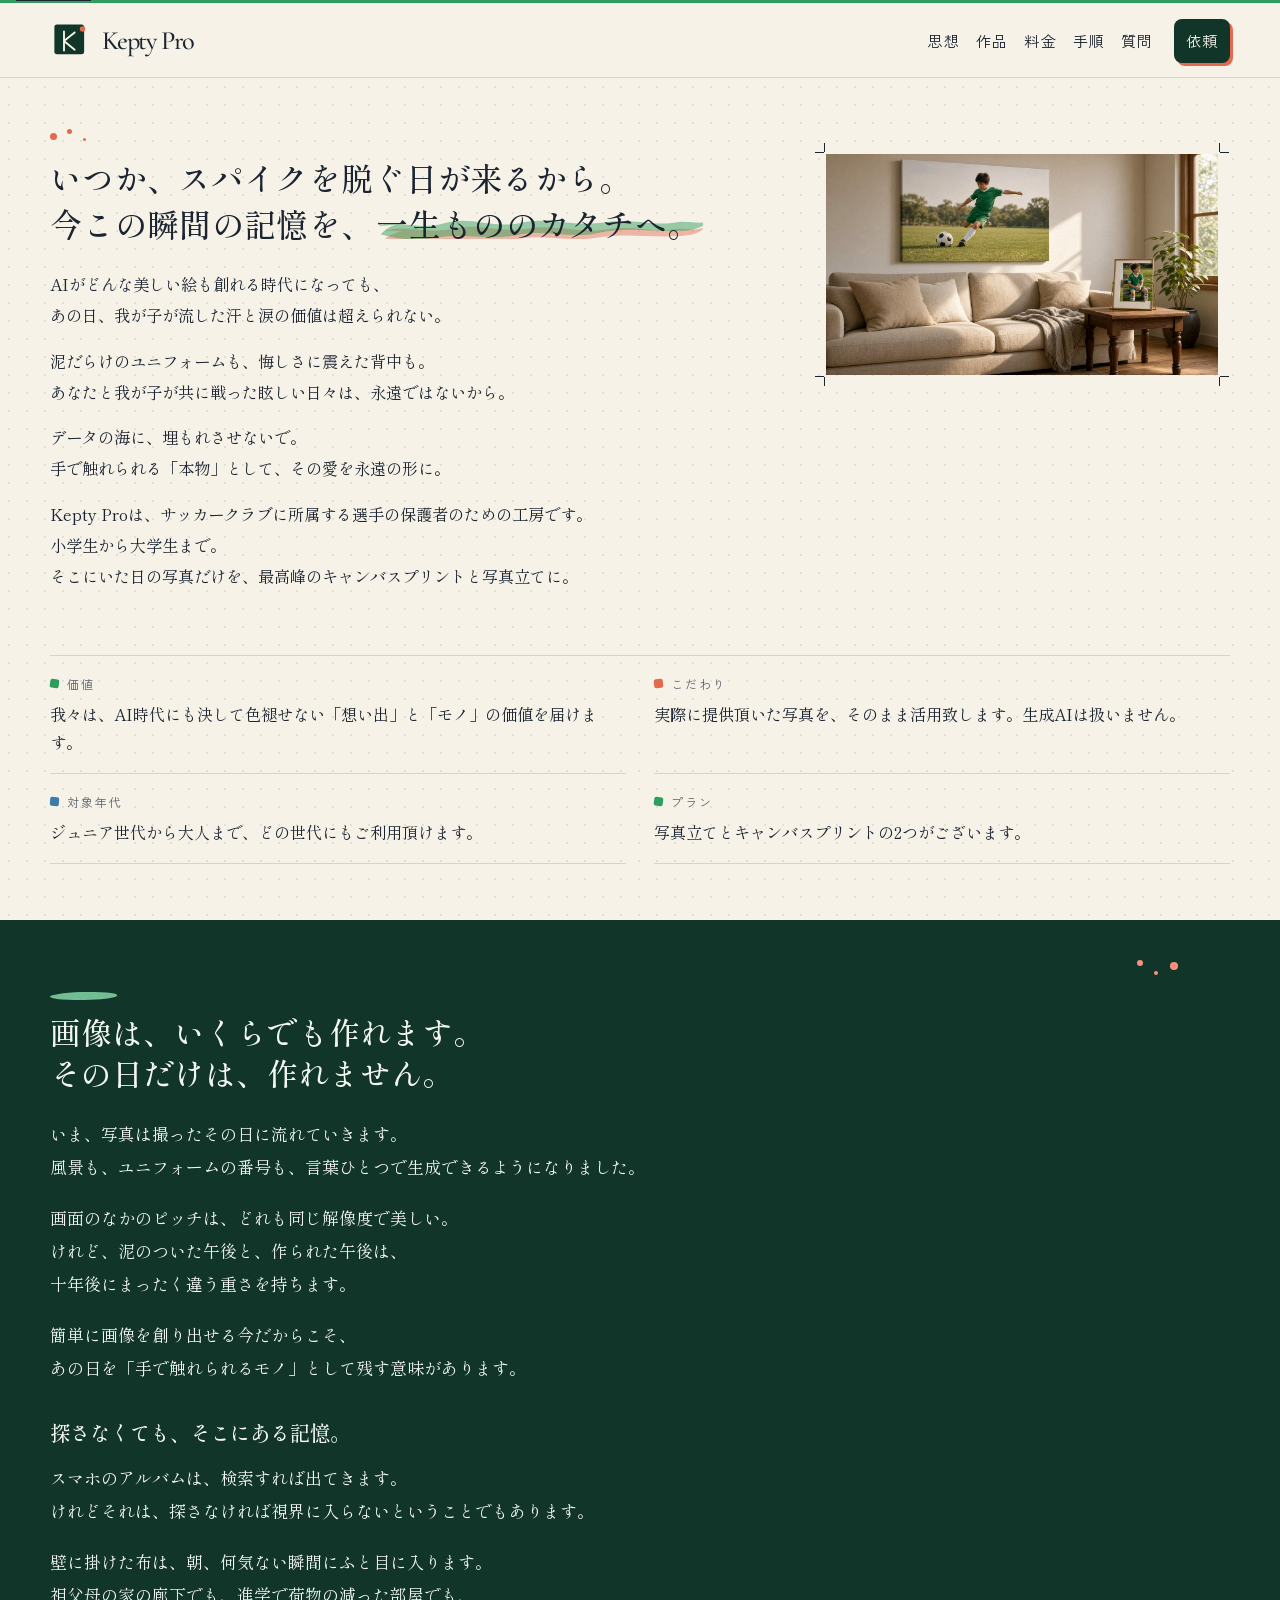
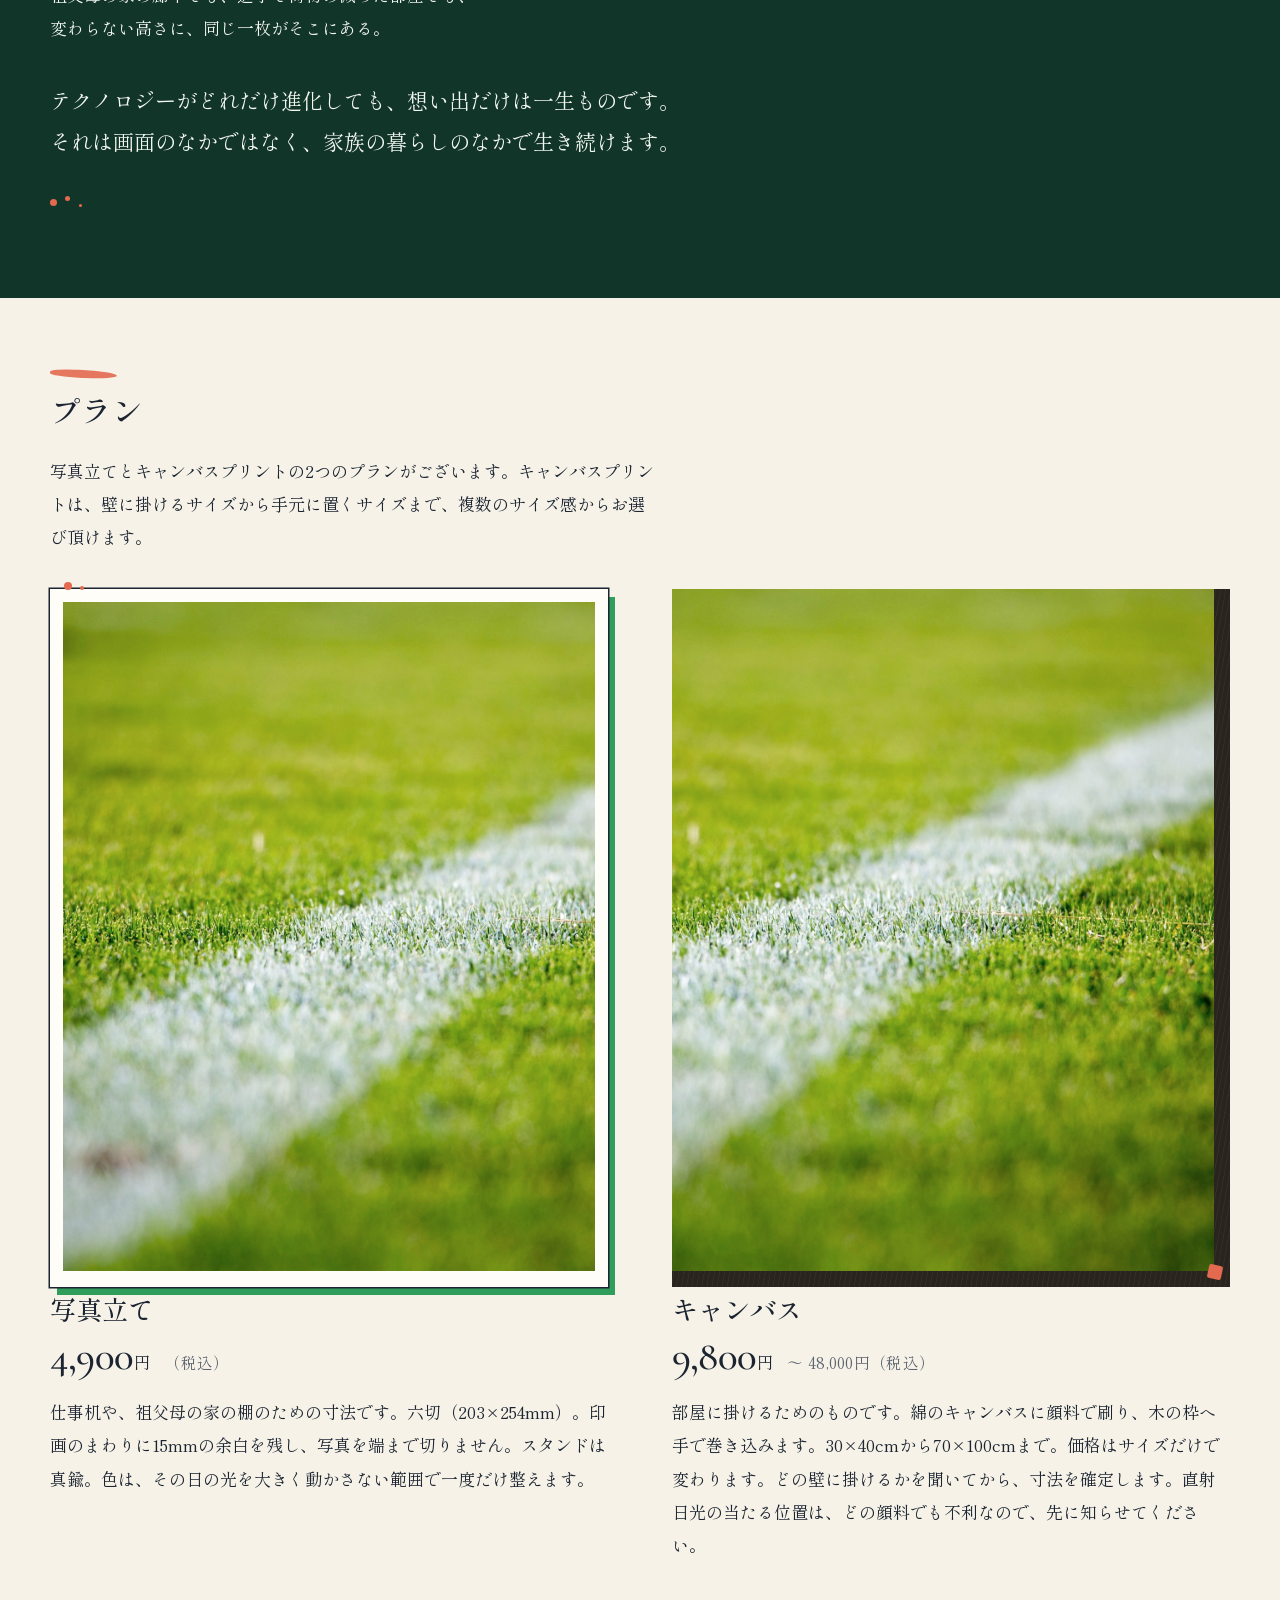
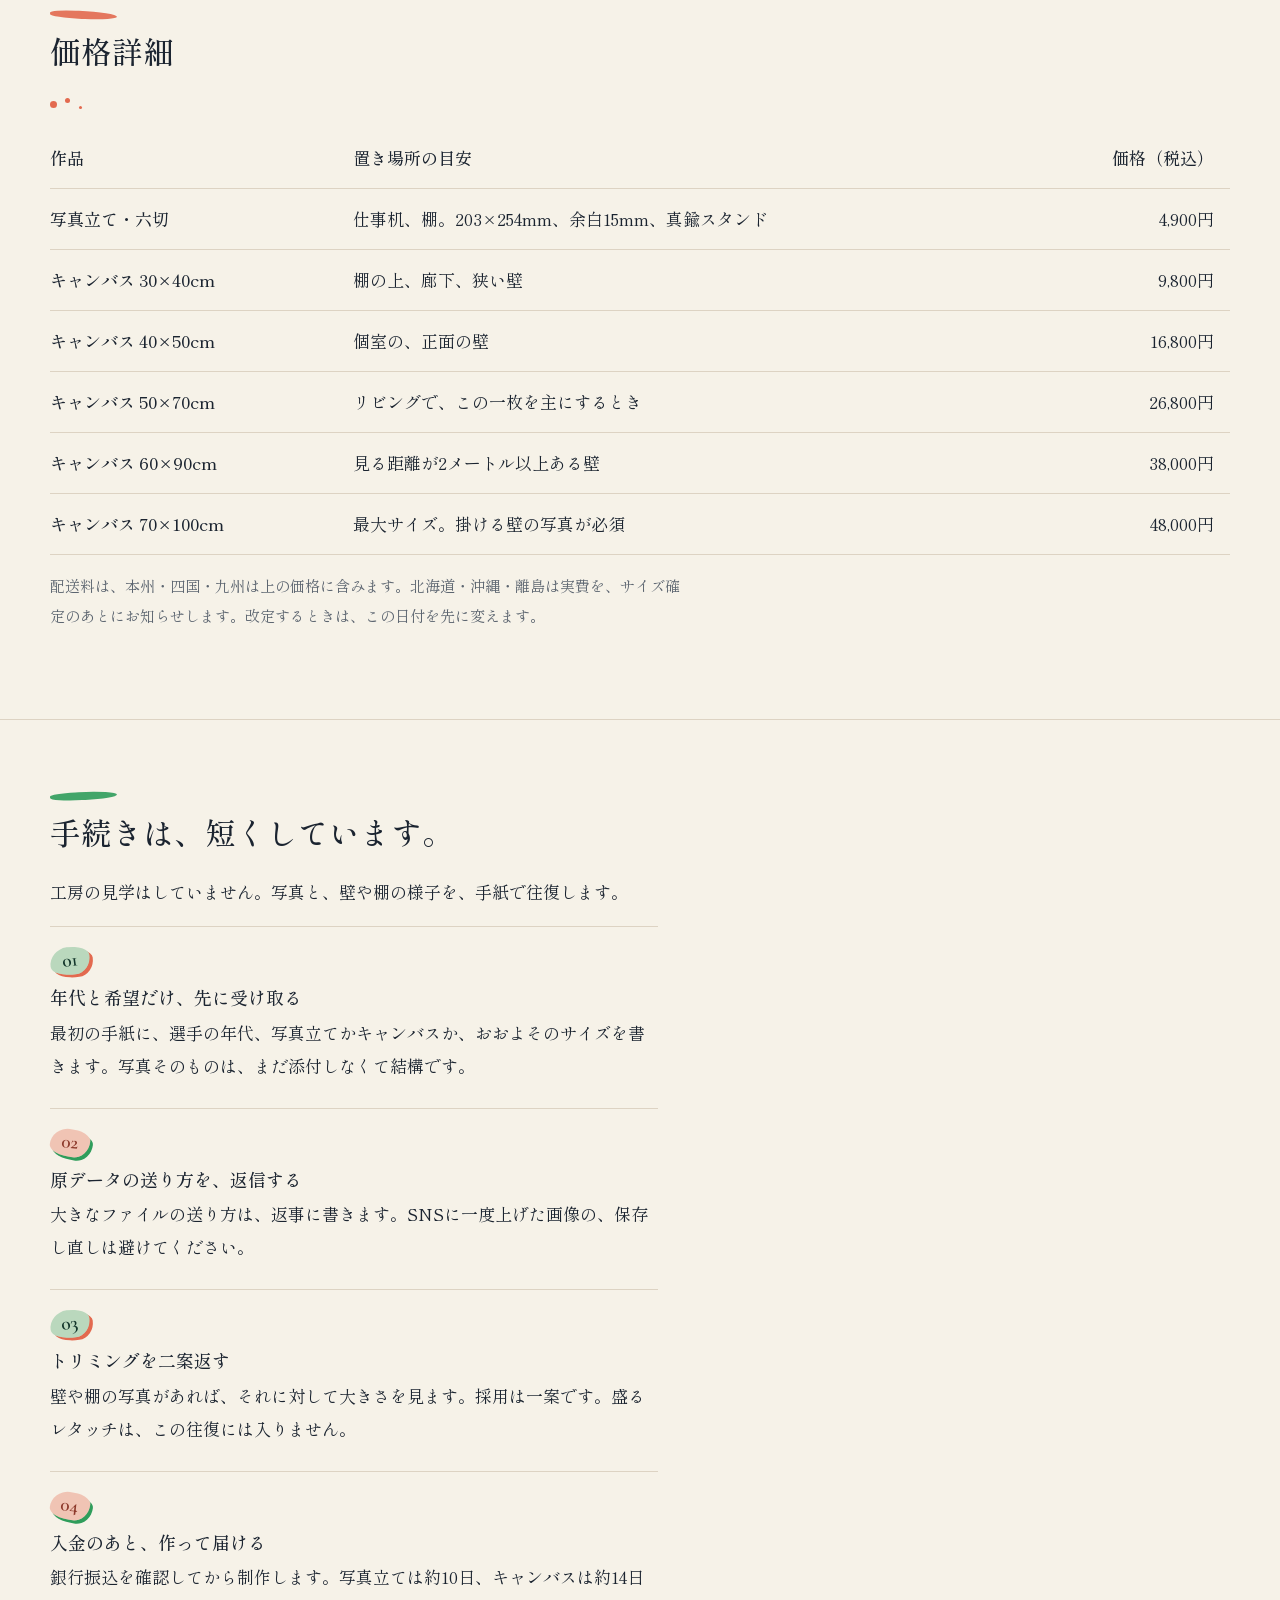
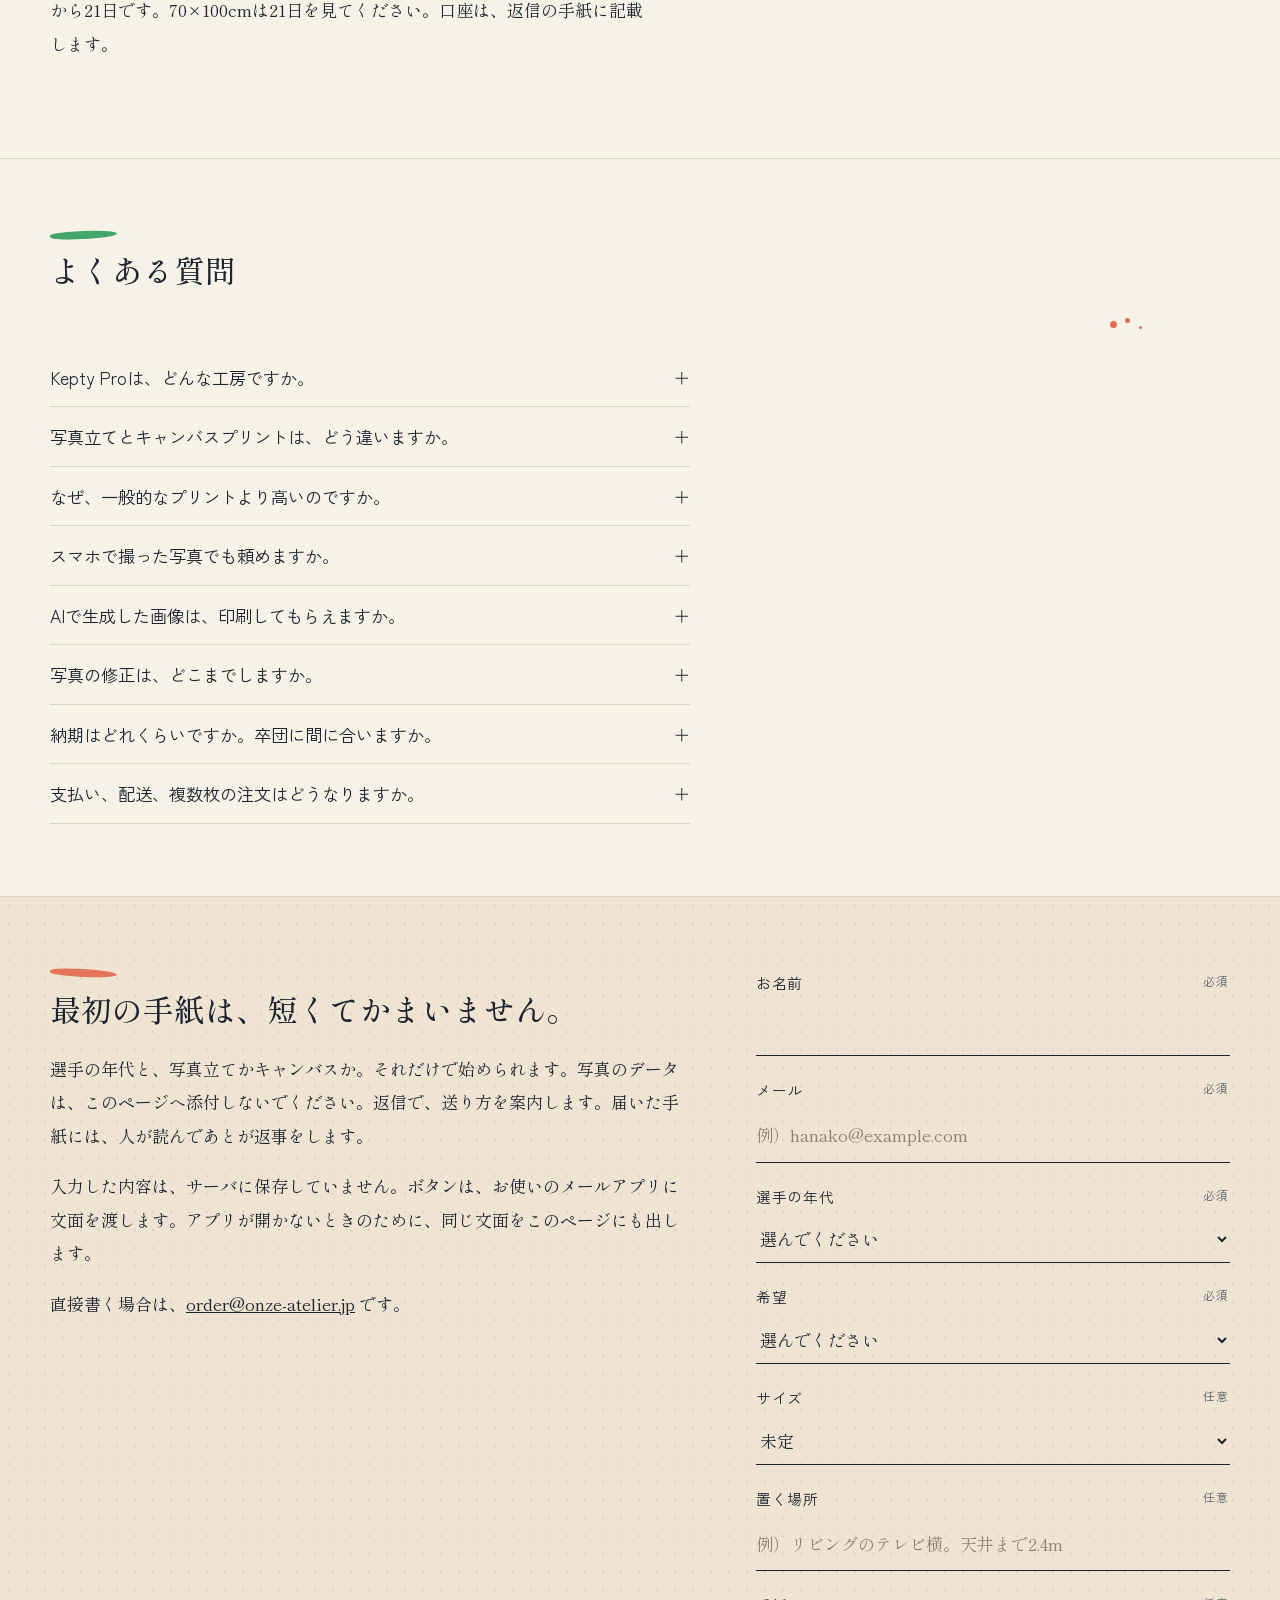
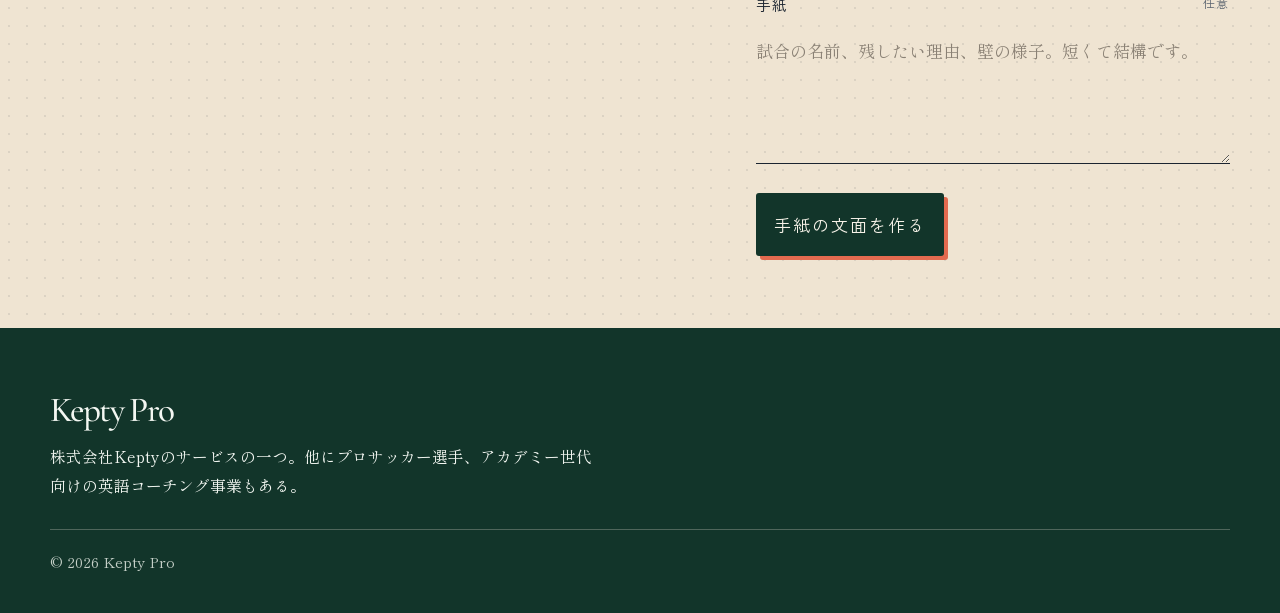
==== index.html @ 73cc9267 "あ" ====
<!DOCTYPE html>
<html lang="ja">
<head>
  <meta charset="utf-8">
  <meta name="viewport" content="width=device-width, initial-scale=1">
  <!-- 公開前に置き換える: ドメイン onze-atelier.jp / メール order@onze-atelier.jp / sitemap・llms.txt・このJSON-LD -->
  <title>サッカーの写真をキャンバスにする工房｜Kepty Pro</title>
  <meta name="description" content="Kepty Proは、サッカークラブに所属する選手の保護者向けの工房です。小学生から大学生まで。実在の写真だけを、写真立て4,900円、キャンバスプリント9,800円から48,000円（税込）で作品にします。">
  <meta name="robots" content="index,follow,max-image-preview:large">
  <meta name="author" content="Kepty Pro">
  <meta name="theme-color" content="#f6f2e8">
  <link rel="canonical" href="https://onze-atelier.jp/">
  <link rel="icon" href="favicon.svg" type="image/svg+xml">
  <link rel="alternate" hreflang="ja" href="https://onze-atelier.jp/">
  <meta property="og:type" content="website">
  <meta property="og:locale" content="ja_JP">
  <meta property="og:site_name" content="Kepty Pro">
  <meta property="og:title" content="サッカーの写真をキャンバスにする工房｜Kepty Pro">
  <meta property="og:description" content="小学生から大学生まで。サッカークラブに所属する選手の、実在の写真だけを作品にします。写真立て4,900円、キャンバスプリント9,800円から48,000円（税込）。">
  <meta property="og:url" content="https://onze-atelier.jp/">
  <meta property="og:image" content="https://onze-atelier.jp/images/pitch.jpg">
  <meta property="og:image:width" content="2400">
  <meta property="og:image:height" content="1600">
  <meta property="og:image:alt" content="人のいない芝に引かれた白いラインの接写。Kepty Proの導入写真で、作品見本ではない。">
  <meta name="twitter:card" content="summary_large_image">
  <link rel="preconnect" href="https://fonts.googleapis.com">
  <link rel="preconnect" href="https://fonts.gstatic.com" crossorigin>
  <link href="https://fonts.googleapis.com/css2?family=Cormorant+Garamond:wght@500;600&family=Shippori+Mincho:wght@400;500;600&family=Zen+Kaku+Gothic+New:wght@400;500&display=swap" rel="stylesheet">
  <link rel="stylesheet" href="css/style.css">
  <script type="application/ld+json">
  {
    "@context": "https://schema.org",
    "@graph": [
      {
        "@type": "WebSite",
        "@id": "https://onze-atelier.jp/#website",
        "url": "https://onze-atelier.jp/",
        "name": "Kepty Pro",
        "inLanguage": "ja",
        "publisher": { "@id": "https://onze-atelier.jp/#org" }
      },
      {
        "@type": "Organization",
        "@id": "https://onze-atelier.jp/#org",
        "name": "Kepty Pro",
        "url": "https://onze-atelier.jp/",
        "email": "order@onze-atelier.jp",
        "description": "サッカークラブに所属する選手の保護者向けに、実在の写真をキャンバスプリントと写真立てへ制作する工房。",
        "areaServed": "JP",
        "logo": "https://onze-atelier.jp/favicon.svg"
      },
      {
        "@type": "WebPage",
        "@id": "https://onze-atelier.jp/#webpage",
        "url": "https://onze-atelier.jp/",
        "name": "サッカーの写真をキャンバスにする工房｜Kepty Pro",
        "description": "Kepty Proは、サッカークラブに所属する選手の保護者向けの工房です。小学生から大学生まで。実在の写真だけを、写真立て4,900円、キャンバスプリント9,800円から48,000円（税込）で作品にします。",
        "inLanguage": "ja",
        "dateModified": "2026-11-23",
        "isPartOf": { "@id": "https://onze-atelier.jp/#website" },
        "about": { "@id": "https://onze-atelier.jp/#org" },
        "speakable": {
          "@type": "SpeakableSpecification",
          "cssSelector": [".hero-lead", ".spec-list"]
        }
      },
      {
        "@type": "Product",
        "name": "写真立て",
        "description": "サッカー選手の実在の写真を六切（203×254mm）に焼き、周囲15mmの余白と真鍮スタンドを付けた卓上の作品。",
        "brand": { "@type": "Brand", "name": "Kepty Pro" },
        "category": "写真立て",
        "offers": {
          "@type": "Offer",
          "price": "4900",
          "priceCurrency": "JPY",
          "availability": "https://schema.org/MadeToOrder",
          "url": "https://onze-atelier.jp/#frame"
        }
      },
      {
        "@type": "Product",
        "name": "キャンバスプリント",
        "description": "サッカー選手の実在の写真を綿キャンバスへ顔料で刷り、木枠に張った壁掛けの作品。価格はサイズで決まる。",
        "brand": { "@type": "Brand", "name": "Kepty Pro" },
        "category": "キャンバスプリント",
        "offers": {
          "@type": "AggregateOffer",
          "lowPrice": "9800",
          "highPrice": "48000",
          "priceCurrency": "JPY",
          "offerCount": "5",
          "availability": "https://schema.org/MadeToOrder",
          "url": "https://onze-atelier.jp/#canvas"
        }
      },
      {
        "@type": "FAQPage",
        "@id": "https://onze-atelier.jp/#faq",
        "mainEntity": [
          {
            "@type": "Question",
            "name": "Kepty Proは、どんな工房ですか。",
            "acceptedAnswer": {
              "@type": "Answer",
              "text": "サッカークラブに所属する選手の写真を、キャンバスプリントと写真立てに制作する工房です。依頼を想定しているのは、その保護者です。選手の年齢は小学生から大学生までです。生成画像は扱わず、実際に撮影された写真だけを作品にします。"
            }
          },
          {
            "@type": "Question",
            "name": "写真立てとキャンバスプリントは、どう違いますか。",
            "acceptedAnswer": {
              "@type": "Answer",
              "text": "写真立ては卓上の一枚で、六切（203×254mm）、真鍮スタンド付き、税込4,900円です。キャンバスプリントは壁に掛ける作品で、税込9,800円（30×40cm）から48,000円（70×100cm）まで、サイズによって価格が変わります。"
            }
          },
          {
            "@type": "Question",
            "name": "なぜ、一般的なプリントより高いのですか。",
            "acceptedAnswer": {
              "@type": "Answer",
              "text": "量販のキャンバスプリントのおおよそ三倍を目安にしています。費用は、実在の写真だけを扱うこと、トリミングを往復して決めること、屋内に長く掛ける前提で顔料とキャンバスと木枠を選ぶことに置いています。安いプリントを否定しているのではありません。残し方の仕事が違います。"
            }
          },
          {
            "@type": "Question",
            "name": "スマホで撮った写真でも頼めますか。",
            "acceptedAnswer": {
              "@type": "Answer",
              "text": "頼めます。長辺3,000ピクセル以上を推奨します。それより小さい場合は、写真立てか30×40cmまでをご提案します。SNSへ一度投稿した画像を保存し直したものではなく、撮影したときの原データを送ってください。"
            }
          },
          {
            "@type": "Question",
            "name": "AIで生成した画像は、印刷してもらえますか。",
            "acceptedAnswer": {
              "@type": "Answer",
              "text": "印刷しません。画像をデジタルで作れる今だからこそ、この工房が残すのは、選手がその場にいた写真だけです。いなかったシーンを作る仕事はしていません。"
            }
          },
          {
            "@type": "Question",
            "name": "写真の修正は、どこまでしますか。",
            "acceptedAnswer": {
              "@type": "Answer",
              "text": "トリミング、水平の補正、強すぎる黄かぶり、明らかなゴミの除去までです。肌を滑らかにすること、体型を変えること、空や背景を別のものに差し替えること、番号や得点を書き足すことはしません。"
            }
          },
          {
            "@type": "Question",
            "name": "納期はどれくらいですか。卒団に間に合いますか。",
            "acceptedAnswer": {
              "@type": "Answer",
              "text": "写真立ては内容の確定から約10日、キャンバスプリントは約14日から21日です。70×100cmは21日を見てください。卒団や引退の季節は依頼が重なります。式に間に合わせる場合は、3週間以上前に写真とサイズを確定してください。特急の制作は受けていません。"
            }
          },
          {
            "@type": "Question",
            "name": "支払い、配送、複数枚の注文はどうなりますか。",
            "acceptedAnswer": {
              "@type": "Answer",
              "text": "支払いは銀行振込で、入金を確認してから制作します。口座は返信で案内します。完成品は自宅へ届けます。配送料は本州・四国・九州は価格に含み、北海道・沖縄・離島は実費です。ご家族の別の家へ同じ作品を届けることはできます。チーム全員へ配る大量注文は受けていません。一度の依頼は三点までを目安にしてください。写真は制作と確認以外に使わず、作例としての公開は許諾があった場合だけです。"
            }
          }
        ]
      }
    ]
  }
  </script>
</head>
<body>
  <a class="skip" href="#main">本文へ</a>
  <header class="site-header">
    <div class="wrap mast">
      <a class="mark" href="#top">
        <span class="mark-lockup">
          <svg class="ink-badge" viewBox="0 0 48 48" aria-hidden="true">
            <rect x="5" y="5" width="34" height="34" rx="3" fill="#12352a"/>
            <path d="M16 13.2v21.6M16 24.1 28.2 14.2M16 24.1 28.2 34" fill="none" stroke="#f6f2e8" stroke-width="2.15" stroke-linecap="round" stroke-linejoin="round"/>
            <circle cx="37.2" cy="10.2" r="3.1" fill="#e36a4f"/>
          </svg>
          <span class="mark-en">Kepty Pro</span>
        </span>
      </a>
      <nav class="nav" aria-label="主要">
        <a href="#thought">思想</a>
        <a href="#works">作品</a>
        <a href="#price">料金</a>
        <a href="#flow">手順</a>
        <a href="#faq">質問</a>
        <a href="#order">依頼</a>
      </nav>
    </div>
  </header>

  <main id="main">
    <section class="opening" id="top">
      <div class="wrap">
        <p class="ink-scatter" aria-hidden="true"></p>
        <div class="hero-row">
          <div class="hero-copy">
            <h1>いつか、スパイクを脱ぐ日が来るから。<br>今この瞬間の記憶を、<span class="paint">一生もののカタチへ。</span></h1>
            <div class="hero-message">
              <p><span>AIがどんな美しい絵も創れる時代になっても、</span><span>あの日、我が子が流した汗と涙の価値は超えられない。</span></p>
              <p><span>泥だらけのユニフォームも、悔しさに震えた背中も。</span><span>あなたと我が子が共に戦った眩しい日々は、永遠ではないから。</span></p>
              <p><span>データの海に、埋もれさせないで。</span><span>手で触れられる「本物」として、その愛を永遠の形に。</span></p>
              <p class="hero-lead"><span>Kepty Proは、サッカークラブに所属する選手の保護者のための工房です。</span><span>小学生から大学生まで。</span><span>そこにいた日の写真だけを、最高峰のキャンバスプリントと写真立てに。</span></p>
            </div>
          </div>
          <figure class="hero-figure">
            <div class="img-wrap proof">
              <img class="tone" src="images/room.jpg?v=2" width="1280" height="720" alt="リビングの壁に、ボールを蹴る緑のユニフォームの写真がキャンバスで掛かり、脇の机の写真立てにはベンチに座る別の一枚が置いてある。" fetchpriority="high">
            </div>
          </figure>
        </div>

        <div class="spec" id="about">
          <dl class="spec-list">
            <div>
              <dt>価値</dt>
              <dd>我々は、AI時代にも決して色褪せない「想い出」と「モノ」の価値を届けます。</dd>
            </div>
            <div>
              <dt>こだわり</dt>
              <dd>実際に提供頂いた写真を、そのまま活用致します。生成AIは扱いません。</dd>
            </div>
            <div>
              <dt>対象年代</dt>
              <dd>ジュニア世代から大人まで、どの世代にもご利用頂けます。</dd>
            </div>
            <div>
              <dt>プラン</dt>
              <dd>写真立てとキャンバスプリントの2つがございます。</dd>
            </div>
          </dl>
        </div>
      </div>
    </section>

    <section class="sheet ink" id="thought">
      <div class="wrap">
        <div class="essay">
          <div>
            <h2>画像は、いくらでも作れます。<br>その日だけは、作れません。</h2>
            <p><span>いま、写真は撮ったその日に流れていきます。</span><span>風景も、ユニフォームの番号も、言葉ひとつで生成できるようになりました。</span></p>
            <p><span>画面のなかのピッチは、どれも同じ解像度で美しい。</span><span>けれど、泥のついた午後と、作られた午後は、</span><span>十年後にまったく違う重さを持ちます。</span></p>
            <p><span>簡単に画像を創り出せる今だからこそ、</span><span>あの日を「手で触れられるモノ」として残す意味があります。</span></p>
            <h3>探さなくても、そこにある記憶。</h3>
            <p><span>スマホのアルバムは、検索すれば出てきます。</span><span>けれどそれは、探さなければ視界に入らないということでもあります。</span></p>
            <p><span>壁に掛けた布は、朝、何気ない瞬間にふと目に入ります。</span><span>祖父母の家の廊下でも、進学で荷物の減った部屋でも、</span><span>変わらない高さに、同じ一枚がそこにある。</span></p>
            <blockquote class="pull"><span>テクノロジーがどれだけ進化しても、想い出だけは一生ものです。</span><span>それは画面のなかではなく、家族の暮らしのなかで生き続けます。</span></blockquote>
            <div class="splatter" aria-hidden="true"></div>
          </div>
        </div>
      </div>
    </section>

    <section class="works" id="works">
      <div class="wrap">
        <h2>プラン</h2>
        <p class="measure">写真立てとキャンバスプリントの2つのプランがございます。キャンバスプリントは、壁に掛けるサイズから手元に置くサイズまで、複数のサイズ感からお選び頂けます。</p>
        <div class="plans">
          <article class="plan" id="frame">
            <figure class="frame-object">
              <div class="frame-brass">
                <div class="mat">
                  <img src="images/pitch.jpg" width="2400" height="1600" alt="" loading="lazy">
                </div>
              </div>
            </figure>
            <h3>写真立て</h3>
            <p class="price"><span class="price-main"><span class="price-num">4,900</span><span class="price-unit">円</span></span><span class="price-tax">（税込）</span></p>
            <p>仕事机や、祖父母の家の棚のための寸法です。六切（203×254mm）。印画のまわりに15mmの余白を残し、写真を端まで切りません。スタンドは真鍮。色は、その日の光を大きく動かさない範囲で一度だけ整えます。</p>
          </article>
          <article class="plan" id="canvas">
            <figure class="canvas-plate">
              <div class="canvas-object">
                <img src="images/pitch.jpg" width="2400" height="1600" alt="" loading="lazy">
              </div>
            </figure>
            <h3>キャンバス</h3>
            <p class="price"><span class="price-main"><span class="price-num">9,800</span><span class="price-unit">円</span></span><span class="price-range">〜 48,000円（税込）</span></p>
            <p>部屋に掛けるためのものです。綿のキャンバスに顔料で刷り、木の枠へ手で巻き込みます。30×40cmから70×100cmまで。価格はサイズだけで変わります。どの壁に掛けるかを聞いてから、寸法を確定します。直射日光の当たる位置は、どの顔料でも不利なので、先に知らせてください。</p>
          </article>
        </div>
      </div>
    </section>

    <section class="price-block" id="price">
      <div class="wrap">
        <h2>価格詳細</h2>
        <div class="splatter dots" aria-hidden="true"></div>
        <div class="table-scroll">
          <table>
            <thead>
              <tr>
                <th scope="col">作品</th>
                <th scope="col">置き場所の目安</th>
                <th scope="col">価格（税込）</th>
              </tr>
            </thead>
            <tbody>
              <tr>
                <th scope="row">写真立て・六切</th>
                <td>仕事机、棚。203×254mm、余白15mm、真鍮スタンド</td>
                <td>4,900円</td>
              </tr>
              <tr>
                <th scope="row">キャンバス 30×40cm</th>
                <td>棚の上、廊下、狭い壁</td>
                <td>9,800円</td>
              </tr>
              <tr>
                <th scope="row">キャンバス 40×50cm</th>
                <td>個室の、正面の壁</td>
                <td>16,800円</td>
              </tr>
              <tr>
                <th scope="row">キャンバス 50×70cm</th>
                <td>リビングで、この一枚を主にするとき</td>
                <td>26,800円</td>
              </tr>
              <tr>
                <th scope="row">キャンバス 60×90cm</th>
                <td>見る距離が2メートル以上ある壁</td>
                <td>38,000円</td>
              </tr>
              <tr>
                <th scope="row">キャンバス 70×100cm</th>
                <td>最大サイズ。掛ける壁の写真が必須</td>
                <td>48,000円</td>
              </tr>
            </tbody>
          </table>
        </div>
        <p class="note">配送料は、本州・四国・九州は上の価格に含みます。北海道・沖縄・離島は実費を、サイズ確定のあとにお知らせします。改定するときは、この日付を先に変えます。</p>
      </div>
    </section>

    <section class="sheet" id="flow">
      <div class="wrap">
        <h2>手続きは、短くしています。</h2>
        <p class="measure">工房の見学はしていません。写真と、壁や棚の様子を、手紙で往復します。</p>
        <ol class="steps">
          <li>
            <h3>年代と希望だけ、先に受け取る</h3>
            <p>最初の手紙に、選手の年代、写真立てかキャンバスか、おおよそのサイズを書きます。写真そのものは、まだ添付しなくて結構です。</p>
          </li>
          <li>
            <h3>原データの送り方を、返信する</h3>
            <p>大きなファイルの送り方は、返事に書きます。SNSに一度上げた画像の、保存し直しは避けてください。</p>
          </li>
          <li>
            <h3>トリミングを二案返す</h3>
            <p>壁や棚の写真があれば、それに対して大きさを見ます。採用は一案です。盛るレタッチは、この往復には入りません。</p>
          </li>
          <li>
            <h3>入金のあと、作って届ける</h3>
            <p>銀行振込を確認してから制作します。写真立ては約10日、キャンバスは約14日から21日です。70×100cmは21日を見てください。口座は、返信の手紙に記載します。</p>
          </li>
        </ol>
      </div>
    </section>

    <section class="sheet faq" id="faq">
      <div class="wrap">
        <h2>よくある質問</h2>
        <div class="splatter end" aria-hidden="true"></div>
        <details>
          <summary>Kepty Proは、どんな工房ですか。</summary>
          <p>サッカークラブに所属する選手の写真を、キャンバスプリントと写真立てに制作する工房です。依頼を想定しているのは、その保護者です。選手の年齢は小学生から大学生までです。生成画像は扱わず、実際に撮影された写真だけを作品にします。</p>
        </details>
        <details>
          <summary>写真立てとキャンバスプリントは、どう違いますか。</summary>
          <p>写真立ては卓上の一枚で、六切（203×254mm）、真鍮スタンド付き、税込4,900円です。キャンバスプリントは壁に掛ける作品で、税込9,800円（30×40cm）から48,000円（70×100cm）まで、サイズによって価格が変わります。</p>
        </details>
        <details>
          <summary>なぜ、一般的なプリントより高いのですか。</summary>
          <p>量販のキャンバスプリントのおおよそ三倍を目安にしています。費用は、実在の写真だけを扱うこと、トリミングを往復して決めること、屋内に長く掛ける前提で顔料とキャンバスと木枠を選ぶことに置いています。安いプリントを否定しているのではありません。残し方の仕事が違います。</p>
        </details>
        <details>
          <summary>スマホで撮った写真でも頼めますか。</summary>
          <p>頼めます。長辺3,000ピクセル以上を推奨します。それより小さい場合は、写真立てか30×40cmまでをご提案します。SNSへ一度投稿した画像を保存し直したものではなく、撮影したときの原データを送ってください。</p>
        </details>
        <details>
          <summary>AIで生成した画像は、印刷してもらえますか。</summary>
          <p>印刷しません。画像をデジタルで作れる今だからこそ、この工房が残すのは、選手がその場にいた写真だけです。いなかったシーンを作る仕事はしていません。</p>
        </details>
        <details>
          <summary>写真の修正は、どこまでしますか。</summary>
          <p>トリミング、水平の補正、強すぎる黄かぶり、明らかなゴミの除去までです。肌を滑らかにすること、体型を変えること、空や背景を別のものに差し替えること、番号や得点を書き足すことはしません。</p>
        </details>
        <details>
          <summary>納期はどれくらいですか。卒団に間に合いますか。</summary>
          <p>写真立ては内容の確定から約10日、キャンバスプリントは約14日から21日です。70×100cmは21日を見てください。卒団や引退の季節は依頼が重なります。式に間に合わせる場合は、3週間以上前に写真とサイズを確定してください。特急の制作は受けていません。</p>
        </details>
        <details>
          <summary>支払い、配送、複数枚の注文はどうなりますか。</summary>
          <p>支払いは銀行振込で、入金を確認してから制作します。口座は返信で案内します。完成品は自宅へ届けます。配送料は本州・四国・九州は価格に含み、北海道・沖縄・離島は実費です。ご家族の別の家へ同じ作品を届けることはできます。チーム全員へ配る大量注文は受けていません。一度の依頼は三点までを目安にしてください。写真は制作と確認以外に使わず、作例としての公開は許諾があった場合だけです。</p>
        </details>
      </div>
    </section>

    <section class="order" id="order">
      <div class="wrap order-grid">
        <div>
          <h2>最初の手紙は、短くてかまいません。</h2>
          <p>選手の年代と、写真立てかキャンバスか。それだけで始められます。写真のデータは、このページへ添付しないでください。返信で、送り方を案内します。届いた手紙には、人が読んであとが返事をします。</p>
          <p>入力した内容は、サーバに保存していません。ボタンは、お使いのメールアプリに文面を渡します。アプリが開かないときのために、同じ文面をこのページにも出します。</p>
          <p>直接書く場合は、<a href="mailto:order@onze-atelier.jp">order@onze-atelier.jp</a> です。</p>
          <noscript>
            <p>フォームを使うにはJavaScriptが必要です。同じアドレスへ、年代と希望を書いて送ってください。</p>
          </noscript>
        </div>
        <form id="order-form" aria-label="依頼の手紙">
          <div id="form-alert" class="alert" role="alert" tabindex="-1" hidden></div>
          <div class="hp" aria-hidden="true">
            <label>会社名<input type="text" name="company" tabindex="-1" autocomplete="off"></label>
          </div>
          <div class="field">
            <label for="name">お名前<span class="req">必須</span></label>
            <input id="name" name="name" type="text" autocomplete="name" aria-required="true">
          </div>
          <div class="field">
            <label for="email">メール<span class="req">必須</span></label>
            <input id="email" name="email" type="email" autocomplete="email" inputmode="email" autocapitalize="off" aria-required="true" placeholder="例）hanako@example.com">
          </div>
          <div class="field">
            <label for="age">選手の年代<span class="req">必須</span></label>
            <select id="age" name="age" aria-required="true">
              <option value="">選んでください</option>
              <option>小学校・低学年</option>
              <option>小学校・高学年</option>
              <option>中学校</option>
              <option>高校</option>
              <option>大学</option>
              <option>複数の年代（兄弟など）</option>
            </select>
          </div>
          <div class="field">
            <label for="plan">希望<span class="req">必須</span></label>
            <select id="plan" name="plan" aria-required="true">
              <option value="">選んでください</option>
              <option>写真立て（4,900円）</option>
              <option>キャンバスプリント（9,800円から48,000円）</option>
              <option>まだ決めていない</option>
            </select>
          </div>
          <div class="field">
            <label for="size">サイズ<span class="req">任意</span></label>
            <select id="size" name="size">
              <option value="">未定</option>
              <option>写真立て（六切）</option>
              <option>30×40cm</option>
              <option>40×50cm</option>
              <option>50×70cm</option>
              <option>60×90cm</option>
              <option>70×100cm</option>
              <option>相談して決めたい</option>
            </select>
          </div>
          <div class="field">
            <label for="place">置く場所<span class="req">任意</span></label>
            <input id="place" name="place" type="text" placeholder="例）リビングのテレビ横。天井まで2.4m">
          </div>
          <div class="field">
            <label for="message">手紙<span class="req">任意</span></label>
            <textarea id="message" name="message" placeholder="試合の名前、残したい理由、壁の様子。短くて結構です。"></textarea>
          </div>
          <div class="form-actions">
            <button class="submit" type="submit">手紙の文面を作る</button>
          </div>
          <div id="draft" class="draft" hidden>
            <h3>手紙の文面</h3>
            <p>この文面を、<a href="mailto:order@onze-atelier.jp">order@onze-atelier.jp</a> へ送ってください。</p>
            <textarea id="draft-text" readonly></textarea>
            <div class="form-actions">
              <button type="button" class="ghost" id="copy-draft">文面をコピーする</button>
            </div>
          </div>
        </form>
      </div>
    </section>
  </main>

  <footer class="colophon">
    <div class="wrap">
      <p class="mark-en">Kepty Pro</p>
      <p class="colophon-lead">株式会社Keptyのサービスの一つ。他にプロサッカー選手、アカデミー世代向けの英語コーチング事業もある。</p>
      <p class="copy">© 2026 Kepty Pro</p>
    </div>
  </footer>
  <script src="js/main.js" defer></script>
</body>
</html>
---- css/style.css ----
:root {
  --paper: #f6f2e8;
  --paper-deep: #efe4d2;
  --ink: #1b2430;
  --muted: #5c6570;
  --line: #ddd3c3;
  --brass-ink: #1e7a45;
  --brass-line: #e36a4f;
  --pitch: #12352a;
  --ivory: #f3f7f2;
  --ivory-dim: #c5d0c8;
  --oxblood: #c44b38;
  --green: #2f9d5b;
  --green-deep: #12352a;
  --coral: #e36a4f;
  --sky: #3d7ca8;
  --latin: "Cormorant Garamond", "Iowan Old Style", Palatino, "Times New Roman", serif;
  --mincho: "Shippori Mincho", "Yu Mincho", YuMincho, "Hiragino Mincho ProN", "Hiragino Mincho Pro", serif;
  --gothic: "Zen Kaku Gothic New", "Hiragino Sans", "Yu Gothic", sans-serif;
  --gutter: 20px;
  color-scheme: light;
}

*,
*::before,
*::after { box-sizing: border-box; }

html { scroll-behavior: smooth; }

[id] { scroll-margin-top: 112px; }

body {
  margin: 0;
  background: var(--paper);
  color: var(--ink);
  font-family: var(--mincho);
  font-weight: 400;
  font-size: 1.0625rem;
  line-height: 1.95;
  text-rendering: optimizeLegibility;
  line-break: strict;
}

@media (prefers-reduced-motion: reduce) {
  html { scroll-behavior: auto; }
}

img { max-width: 100%; height: auto; }

h1, h2, h3 {
  font-weight: 500;
  line-height: 1.35;
  word-break: keep-all;
  line-break: strict;
}

p { margin: 0 0 1.05em; }

a { color: inherit; }

button, input, select, textarea { font: inherit; color: inherit; }

::selection { background: #e1d2b6; color: var(--ink); }

:focus-visible {
  outline: 1px solid currentColor;
  outline-offset: 3px;
}

.skip {
  position: absolute;
  left: 16px;
  top: -48px;
  background: var(--ink);
  color: var(--paper);
  padding: 8px 12px;
  z-index: 40;
}

.skip:focus { top: 8px; }

.wrap {
  width: min(1180px, calc(100% - var(--gutter) * 2));
  margin-inline: auto;
}

.measure { max-width: 38rem; }

.site-header {
  position: sticky;
  top: 0;
  z-index: 20;
  background: var(--paper);
  border-top: 3px solid var(--green);
  border-bottom: 1px solid var(--line);
}

.mast {
  display: flex;
  flex-direction: column;
  align-items: flex-start;
  gap: 2px;
  padding: 14px 0 8px;
}

.mark {
  display: flex;
  flex-direction: column;
  text-decoration: none;
  gap: 2px;
}

.mark-lockup {
  display: flex;
  align-items: center;
  gap: 10px;
}

.ink-badge {
  width: 42px;
  height: 42px;
  flex: none;
}

.mark-lab {
  display: block;
  margin-top: 3px;
  font-family: var(--gothic);
  font-size: 0.68rem;
  letter-spacing: 0.22em;
  color: var(--green-deep);
}

.mark-en {
  font-family: var(--latin);
  font-weight: 500;
  font-size: 1.65rem;
  letter-spacing: -0.045em;
  line-height: 1;
}

.nav {
  display: flex;
  flex-wrap: wrap;
  gap: 0 16px;
  font-family: var(--gothic);
}

.nav a {
  display: inline-flex;
  align-items: center;
  min-height: 44px;
  text-decoration: none;
  letter-spacing: 0.08em;
  font-size: 0.94rem;
}

.nav a:hover { text-decoration: underline; text-underline-offset: 0.35em; }

.opening { padding: 28px 0 56px; }

h1 {
  margin: 0 0 0.7em;
  font-size: clamp(1.55rem, 2.5vw, 2.15rem);
  line-height: 1.45;
  letter-spacing: 0.01em;
  font-weight: 500;
}

@media (min-width: 441px) {
  .h-break { display: none; }
}

@media (max-width: 640px) {
  h1 { font-size: 1.42rem; }
  .hero-message p span { display: inline; }
}

.hero-message p {
  margin: 0 0 0.9em;
  font-size: 1.02rem;
  line-height: 1.9;
  max-width: 36rem;
}

.hero-message p span { display: block; }

.hero-lead {
  margin-top: 0.35em;
  text-wrap: pretty;
}

.hero-row { margin-top: 8px; }

.hero-figure { margin: 0; }

.img-wrap {
  position: relative;
  background: #8d947c;
}

.img-wrap::after {
  content: "";
  position: absolute;
  inset: 0;
  pointer-events: none;
  opacity: 0.14;
  mix-blend-mode: multiply;
  background-image: url("data:image/svg+xml;utf8,<svg xmlns='http://www.w3.org/2000/svg' width='140' height='140'><filter id='n'><feTurbulence type='fractalNoise' baseFrequency='0.85' numOctaves='2' stitchTiles='stitch'/></filter><rect width='100%' height='100%' filter='url(%23n)'/></svg>");
}

.tone {
  width: 100%;
  height: auto;
  aspect-ratio: 16 / 9;
  object-fit: cover;
  object-position: center center;
  filter: saturate(0.8) contrast(1.04);
  display: block;
}

.vcap {
  margin: 10px 0 0;
  font-size: 0.82rem;
  letter-spacing: 0.12em;
  line-height: 1.7;
  color: var(--muted);
}

.spec { margin-top: 48px; }

.spec h2 {
  margin: 0 0 10px;
  font-size: 0.78rem;
  letter-spacing: 0.22em;
  font-weight: 500;
}

.spec-list {
  margin: 0;
  border-top: 1px solid var(--line);
}

.spec-list > div {
  padding: 16px 18px 16px 0;
  border-bottom: 1px solid var(--line);
}

.spec-list dt {
  margin: 0;
  font-size: 0.75rem;
  letter-spacing: 0.16em;
  color: var(--muted);
}

.spec-list dd {
  margin: 6px 0 0;
  font-size: 1.02rem;
  line-height: 1.7;
}

.sheet { padding: 72px 0; }

#standard,
#flow,
#faq { border-top: 1px solid var(--line); }

h2 {
  margin: 0 0 0.75em;
  font-size: clamp(1.45rem, 2.4vw, 2.05rem);
}

.essay p span { display: block; }

.essay h3 {
  margin: 1.7em 0 0.7em;
  font-size: 1.28rem;
}

.pull {
  margin: 1.7em 0 1.5em;
  padding: 0;
  border: 0;
  font-size: 1.32rem;
  line-height: 1.9;
}

.pull span { display: block; }

.ink {
  background: var(--pitch);
  color: var(--ivory);
  padding: 72px 0;
}

.ink h2 { color: var(--ivory); }

.ink .lede { max-width: 36rem; color: var(--ivory); }

.ages {
  list-style: none;
  margin: 28px 0 0;
  padding: 0;
}

.ages li {
  border-top: 1px solid rgba(235, 230, 220, 0.28);
  padding: 16px 0 14px;
}

.ages h3,
.steps h3,
.plan h3,
.draft h3 {
  margin: 0 0 0.35em;
  font-size: 1.12rem;
  font-weight: 500;
}

.works { padding: 72px 0 20px; }

.plans { display: grid; gap: 48px; margin-top: 36px; }

.plan-kicker {
  margin: 18px 0 0;
  font-size: 0.75rem;
  letter-spacing: 0.18em;
  color: var(--muted);
}

.plan h3 {
  font-size: 1.65rem;
  margin: 4px 0 0;
}

.price {
  display: flex;
  align-items: baseline;
  flex-wrap: wrap;
  gap: 0.2rem 0.75rem;
  margin: 10px 0 18px;
  line-height: 1;
}

.price-main { white-space: nowrap; }

.price-num {
  font-family: var(--latin);
  font-weight: 500;
  font-size: clamp(2.35rem, 3.2vw, 3rem);
  letter-spacing: -0.02em;
  color: var(--ink);
  background: none;
}

.price-unit {
  margin-left: 0.08em;
  font-size: 1.05rem;
  letter-spacing: 0.06em;
}

.price-tax,
.price-range {
  font-size: 0.98rem;
  letter-spacing: 0.02em;
  color: var(--muted);
  white-space: nowrap;
}

.price-to {
  margin: 8px 0 12px;
  color: var(--muted);
  font-size: 0.95rem;
}

.frame-object,
.canvas-object { margin: 0; }

.frame-object { width: 100%; }

.frame-brass {
  background: #6e5733;
  padding: 10px;
  box-shadow: inset 0 0 0 1px rgba(255, 232, 196, 0.35);
}

.mat {
  background: #f7f3eb;
  padding: 13px 13px 16px;
}

.mat img,
.canvas-object img {
  width: 100%;
  aspect-ratio: 4 / 5;
  object-fit: cover;
  display: block;
  filter: saturate(0.8) contrast(1.04);
}

.mat img { object-position: 35% 78%; }

.canvas-plate { margin: 0; }

.canvas-object {
  width: 100%;
  background-color: #2a241e;
  background-image: repeating-linear-gradient(
    100deg,
    rgba(255, 255, 255, 0.04) 0 1px,
    transparent 1px 5px
  );
  padding: 0 16px 16px 0;
}

.canvas-object img { object-position: 72% 40%; }

.frame-object figcaption,
.canvas-plate figcaption {
  margin-top: 16px;
  font-size: 0.78rem;
  letter-spacing: 0.06em;
  color: var(--muted);
  line-height: 1.6;
}

.price-block { padding: 12px 0 72px; }

.table-scroll { overflow-x: auto; }

table {
  width: 100%;
  min-width: 640px;
  border-collapse: collapse;
}

caption {
  caption-side: top;
  text-align: left;
  margin: 0 0 12px;
  color: var(--muted);
  font-size: 0.92rem;
}

th, td {
  padding: 16px 16px 16px 0;
  border-bottom: 1px solid var(--line);
  text-align: left;
  vertical-align: top;
  font-weight: 400;
  line-height: 1.65;
}

th { font-weight: 500; }

td:last-child,
th:last-child {
  text-align: right;
  font-variant-numeric: tabular-nums;
  white-space: nowrap;
}

tbody tr:hover { background: rgba(92, 69, 36, 0.04); }

.note {
  margin-top: 16px;
  color: var(--muted);
  font-size: 0.95rem;
  max-width: 40rem;
}

.standard-grid,
.order-grid { display: grid; gap: 36px; }

.measures {
  list-style: none;
  margin: 8px 0 0;
  padding: 0;
  max-width: 38rem;
  counter-reset: step;
}

.measures li {
  counter-increment: step;
  margin: 0;
  border-top: 1px solid var(--line);
  padding: 16px 0 8px;
}

.measures li::before {
  content: counter(step, decimal-leading-zero);
  display: flex;
  align-items: center;
  justify-content: center;
  width: fit-content;
  min-width: 2.5rem;
  height: 1.75rem;
  margin: 2px 0 10px;
  padding: 0 0.4rem;
  font-family: var(--latin);
  font-size: 1.2rem;
  font-weight: 600;
  letter-spacing: 0.02em;
  line-height: 1;
  color: var(--green-deep);
  background: rgba(47, 157, 91, 0.3);
  border-radius: 46% 54% 40% 60% / 62% 38% 62% 38%;
  transform: rotate(-8deg);
  box-shadow: 3px 3px 0 var(--coral);
}

.measures li:nth-child(even)::before {
  color: #8d3a2c;
  background: rgba(227, 106, 79, 0.34);
  transform: rotate(6deg);
  box-shadow: 3px 3px 0 var(--green);
}

.data { margin: 8px 0 0; }

.data > div {
  border-top: 1px solid var(--line);
  padding: 12px 0;
}

.data dt {
  font-size: 0.75rem;
  letter-spacing: 0.16em;
  color: var(--muted);
}

.data dd { margin: 4px 0 0; }

.steps {
  list-style: none;
  margin: 8px 0 0;
  padding: 0;
  max-width: 38rem;
  counter-reset: step;
}

.steps li {
  counter-increment: step;
  border-top: 1px solid var(--line);
  padding: 18px 0 8px;
}

.steps h3::before {
  content: counter(step, decimal-leading-zero);
  display: flex;
  align-items: center;
  justify-content: center;
  width: fit-content;
  min-width: 2.5rem;
  height: 1.75rem;
  margin: 2px 0 10px;
  padding: 0 0.4rem;
  font-family: var(--latin);
  font-size: 1.2rem;
  font-weight: 600;
  letter-spacing: 0.02em;
  line-height: 1;
  color: var(--green-deep);
  background: rgba(47, 157, 91, 0.3);
  border-radius: 46% 54% 40% 60% / 62% 38% 62% 38%;
  transform: rotate(-8deg);
  box-shadow: 3px 3px 0 var(--coral);
}

.steps li:nth-child(even) h3::before {
  color: #8d3a2c;
  background: rgba(227, 106, 79, 0.34);
  transform: rotate(6deg);
  box-shadow: 3px 3px 0 var(--green);
}

.faq details {
  max-width: 40rem;
  border-bottom: 1px solid var(--line);
  padding: 16px 0 14px;
}

.faq summary {
  cursor: pointer;
  list-style: none;
  display: flex;
  justify-content: space-between;
  gap: 18px;
  font-size: 1.08rem;
  line-height: 1.65;
}

.faq summary::-webkit-details-marker { display: none; }

.faq summary::after {
  content: "＋";
  flex: none;
  font-weight: 400;
}

.faq details[open] summary::after { content: "－"; }

.faq details p { margin: 12px 0 4px; }

.order {
  background: var(--paper-deep);
  padding: 72px 0;
  border-top: 1px solid var(--line);
}

.field { margin: 0 0 20px; }

.field label {
  display: flex;
  justify-content: space-between;
  gap: 12px;
  font-size: 0.92rem;
  letter-spacing: 0.06em;
}

.req {
  color: var(--muted);
  letter-spacing: 0.14em;
  font-size: 0.75rem;
}

input,
select,
textarea {
  width: 100%;
  margin-top: 4px;
  padding: 10px 0;
  background: transparent;
  border: 0;
  border-bottom: 1px solid var(--ink);
  border-radius: 0;
  outline: none;
}

textarea { min-height: 140px; resize: vertical; }

input:focus,
select:focus,
textarea:focus { border-bottom-width: 2px; }

[aria-invalid="true"] { border-bottom-color: var(--oxblood); }

::placeholder { color: #8a8175; opacity: 1; }

.hp {
  position: absolute;
  left: -9999px;
  height: 0;
  overflow: hidden;
}

.alert {
  color: var(--oxblood);
  border-top: 1px solid var(--oxblood);
  padding-top: 8px;
  margin-bottom: 16px;
}

.alert p { margin: 0 0 0.25em; }

.form-actions {
  display: flex;
  flex-wrap: wrap;
  gap: 12px;
  margin-top: 8px;
}

.submit,
.ghost {
  border-radius: 0;
  cursor: pointer;
  letter-spacing: 0.12em;
  padding: 15px 18px;
  background: transparent;
}

.submit {
  background: var(--ink);
  color: var(--paper);
  border: 1px solid var(--ink);
}

.ghost { border: 1px solid var(--ink); }

.submit:hover { background: #322c26; }

.ghost:hover { background: rgba(28, 25, 21, 0.04); }

.draft { margin-top: 28px; }

.draft textarea {
  min-height: 220px;
  border: 1px solid var(--line);
  padding: 12px;
  background: var(--paper);
}

.colophon {
  background: var(--pitch);
  color: var(--ivory);
  padding: 64px 0 36px;
}

.colophon .mark-en {
  font-size: clamp(1.7rem, 3vw, 2.2rem);
  margin: 0 0 14px;
}

.colophon-lead {
  margin: 0 0 28px;
  max-width: 34rem;
  font-size: 0.98rem;
  line-height: 1.9;
}

.colophon .copy {
  margin: 0;
  padding-top: 18px;
  border-top: 1px solid rgba(235, 230, 220, 0.28);
}

.colophon a { text-underline-offset: 0.22em; }

.colophon address {
  font-style: normal;
  margin: 8px 0 18px;
}

.colophon-nav {
  display: flex;
  flex-wrap: wrap;
  gap: 8px 18px;
  list-style: none;
  margin: 0 0 22px;
  padding: 18px 0 0;
  border-top: 1px solid rgba(235, 230, 220, 0.25);
}

.credit,
.copy {
  color: var(--ivory-dim);
  font-size: 0.92rem;
}

@media (min-width: 860px) {
  :root { --gutter: 48px; }

  .mast {
    flex-direction: row;
    align-items: center;
    justify-content: space-between;
    padding: 16px 0 14px;
  }

  .hero-figure {
    display: grid;
    grid-template-columns: 1fr auto;
    gap: 12px;
    align-items: stretch;
  }

  .tone { height: auto; }

  .vcap {
    writing-mode: vertical-rl;
    margin: 0;
    max-height: 420px;
    letter-spacing: 0.18em;
  }

  .spec-list {
    display: grid;
    grid-template-columns: repeat(2, 1fr);
    column-gap: 28px;
  }

  .essay { max-width: 42rem; }

  .ink-grid {
    max-width: 46rem;
  }

  .ages li {
    display: grid;
    grid-template-columns: 9.2rem minmax(0, 1fr);
    gap: 18px;
    align-items: baseline;
  }

  .ages h3 { margin: 0; }

  .plans {
    grid-template-columns: 1fr 1fr;
    gap: 64px;
    align-items: start;
  }

  .frame-brass,
  .canvas-object {
    aspect-ratio: 4 / 5;
  }

  .mat,
  .canvas-object {
    height: 100%;
  }

  .mat img,
  .canvas-object img {
    height: 100%;
    aspect-ratio: auto;
  }

  .standard-grid,
  .order-grid {
    grid-template-columns: minmax(0, 1.15fr) minmax(0, 0.85fr);
    gap: 64px;
    align-items: start;
  }
}

@media (min-width: 1080px) {
  .hero-row {
    display: grid;
    grid-template-columns: minmax(380px, 1.35fr) minmax(260px, 0.75fr);
    gap: 48px;
    align-items: start;
  }
}

.opening,
.order {
  background-image: radial-gradient(circle, rgba(27, 36, 48, 0.09) 0.8px, transparent 0.9px);
  background-size: 18px 18px;
}

.ink-scatter {
  position: relative;
  height: 22px;
  margin: 18px 0 8px;
}

.ink-scatter::before {
  content: "";
  position: absolute;
  left: 0;
  top: 9px;
  width: 7px;
  height: 7px;
  border-radius: 50%;
  background: var(--coral);
  box-shadow: 16px -5px 0 -1px var(--coral), 31px 3px 0 -2px var(--coral);
}

.ink-scatter::after { content: none; }

.paint {
  background-image: url("data:image/svg+xml;utf8,<svg xmlns='http://www.w3.org/2000/svg' viewBox='0 0 640 90' preserveAspectRatio='none'><path fill='%23e36a4f' fill-opacity='.45' d='M22 62c30-24 74 14 122-8 48-20 80 16 132 0 54-16 88 18 144 2 50-14 80 14 118 0 16-6 36 6 52-4-2 16-22 26-46 28-48 6-94-12-146 6-50 16-92-14-140 4-54 18-98-8-148 10-40 14-68 2-92-8 6-12 16-22 32-30z'/><path fill='%232f9d5b' fill-opacity='.48' d='M8 46c26-28 68 16 116-10 52-28 86 20 140-2 56-22 92 16 150-2 52-16 86 16 130 0 18-6 40 8 54-2-6 18-24 30-50 32-48 4-96-16-148 8-50 20-94-14-142 6-54 20-100-8-150 10-42 14-70 0-96-12 8-16 14-26 28-34z'/></svg>");
  background-repeat: no-repeat;
  background-size: 108% 0.82em;
  background-position: -4% 0.38em;
  box-decoration-break: clone;
  -webkit-box-decoration-break: clone;
  padding: 0 0.1em;
}

.proof { overflow: visible; }

.proof::before {
  content: "";
  position: absolute;
  inset: -11px;
  z-index: 2;
  pointer-events: none;
  background:
    linear-gradient(var(--ink), var(--ink)) left 9px top 0 / 1px 9px no-repeat,
    linear-gradient(var(--ink), var(--ink)) left 0 top 9px / 9px 1px no-repeat,
    linear-gradient(var(--ink), var(--ink)) right 9px top 0 / 1px 9px no-repeat,
    linear-gradient(var(--ink), var(--ink)) right 0 top 9px / 9px 1px no-repeat,
    linear-gradient(var(--ink), var(--ink)) left 9px bottom 0 / 1px 9px no-repeat,
    linear-gradient(var(--ink), var(--ink)) left 0 bottom 9px / 9px 1px no-repeat,
    linear-gradient(var(--ink), var(--ink)) right 9px bottom 0 / 1px 9px no-repeat,
    linear-gradient(var(--ink), var(--ink)) right 0 bottom 9px / 9px 1px no-repeat;
}

.tone { filter: saturate(1.05) contrast(1.05); }

.nav a[href="#order"] {
  margin-left: 4px;
  padding: 0 12px;
  background: var(--green-deep);
  color: var(--paper);
  border-radius: 8px;
  box-shadow: 3px 3px 0 var(--coral);
}

.nav a[href="#order"]:hover { text-decoration: none; background: #1a4a38; }

.spec h2,
.spec-list dt,
.plan-kicker,
.vcap,
.frame-object figcaption,
.canvas-plate figcaption,
caption,
.field label,
.data dt,
.faq summary,
.submit,
.ghost {
  font-family: var(--gothic);
}

.spec-list dt {
  display: flex;
  align-items: center;
  gap: 8px;
}

.spec-list dt::before {
  content: "";
  width: 9px;
  height: 9px;
  border-radius: 2px;
  background: var(--green);
  transform: rotate(8deg);
  flex: none;
}

.spec-list > div:nth-child(3n+2) dt::before { background: var(--coral); transform: rotate(-6deg); }
.spec-list > div:nth-child(3n) dt::before { background: var(--sky); transform: rotate(4deg); }

.sheet > .wrap > h2::before,
.essay h2::before,
.works h2::before,
.price-block h2::before,
.order h2::before,
.standard-grid h2::before {
  content: "";
  display: block;
  width: 4.2rem;
  height: 0.48rem;
  margin-bottom: 0.7rem;
  background: var(--green);
  border-radius: 40% 60% 50% 50%;
  transform: rotate(-3deg);
  opacity: 0.9;
}

.ink h2::before,
.ink .essay h2::before {
  content: "";
  display: block;
  width: 4.2rem;
  height: 0.48rem;
  margin-bottom: 0.7rem;
  background: #7dcea0;
  border-radius: 46% 54% 40% 60%;
  transform: rotate(-2deg);
}


.works h2::before,
.order h2::before,
.price-block h2::before,
.standard-grid h2::before,
.faq h2::before {
  background: var(--coral);
  transform: rotate(2.5deg);
}

.splatter {
  position: relative;
  height: 18px;
  margin: 2px 0 16px;
  pointer-events: none;
}

.splatter::before {
  content: "";
  position: absolute;
  left: 0;
  top: 7px;
  width: 7px;
  height: 7px;
  border-radius: 50%;
  background: var(--coral);
  box-shadow: 14px -4px 0 -1px var(--coral), 27px 3px 0 -2px var(--coral);
}

.splatter::after { content: none; }

.splatter.dots::before {
  box-shadow: 14px -4px 0 -1px var(--coral), 27px 3px 0 -2px var(--coral);
}

.splatter.line::before { content: none; }

.splatter.line::after {
  left: 0;
  width: 5.4rem;
  transform: rotate(-4deg);
}

.splatter.end {
  width: 7.5rem;
  margin-left: auto;
}

.splatter.on-dark::before,
.splatter.on-dark::after {
  background: #ff9b86;
}

.splatter.on-dark::before {
  box-shadow: 14px -4px 0 -1px #ff9b86, 27px 3px 0 -2px #ff9b86;
}

.ink { position: relative; }

.ink::after {
  content: "";
  position: absolute;
  right: max(24px, 8vw);
  top: 42px;
  width: 8px;
  height: 8px;
  border-radius: 50%;
  background: #ff8f78;
  box-shadow: -18px 7px 0 -2px #ff8f78, -34px -3px 0 -1px #ff8f78;
  pointer-events: none;
}

.frame-brass {
  position: relative;
  background: transparent;
  padding: 0;
  box-shadow: none;
}

.frame-brass::before {
  content: "";
  position: absolute;
  z-index: 2;
  left: 14px;
  top: -7px;
  width: 8px;
  height: 8px;
  border-radius: 50%;
  background: var(--coral);
  box-shadow: 14px 2px 0 -2px var(--coral);
}

.mat {
  background: #fffdf8;
  box-shadow:
    0 0 0 1.5px var(--ink),
    7px 8px 0 0 var(--green);
}

.canvas-object { position: relative; }

.canvas-object::after {
  content: "";
  position: absolute;
  right: 8px;
  bottom: 8px;
  width: 14px;
  height: 14px;
  background: var(--coral);
  border-radius: 2px;
  transform: rotate(12deg);
}

.submit {
  background: var(--green-deep);
  color: var(--paper);
  border: 0;
  border-radius: 3px;
  box-shadow: 4px 4px 0 var(--coral);
}

.submit:hover {
  background: #1a4a38;
  transform: translate(1px, 1px);
  box-shadow: 3px 3px 0 var(--coral);
}

.ghost {
  border-radius: 3px;
  box-shadow: 3px 3px 0 var(--green);
}

::selection { background: #b7e4c7; color: var(--ink); }

@media (prefers-reduced-motion: reduce) {
  .submit:hover { transform: none; }
}
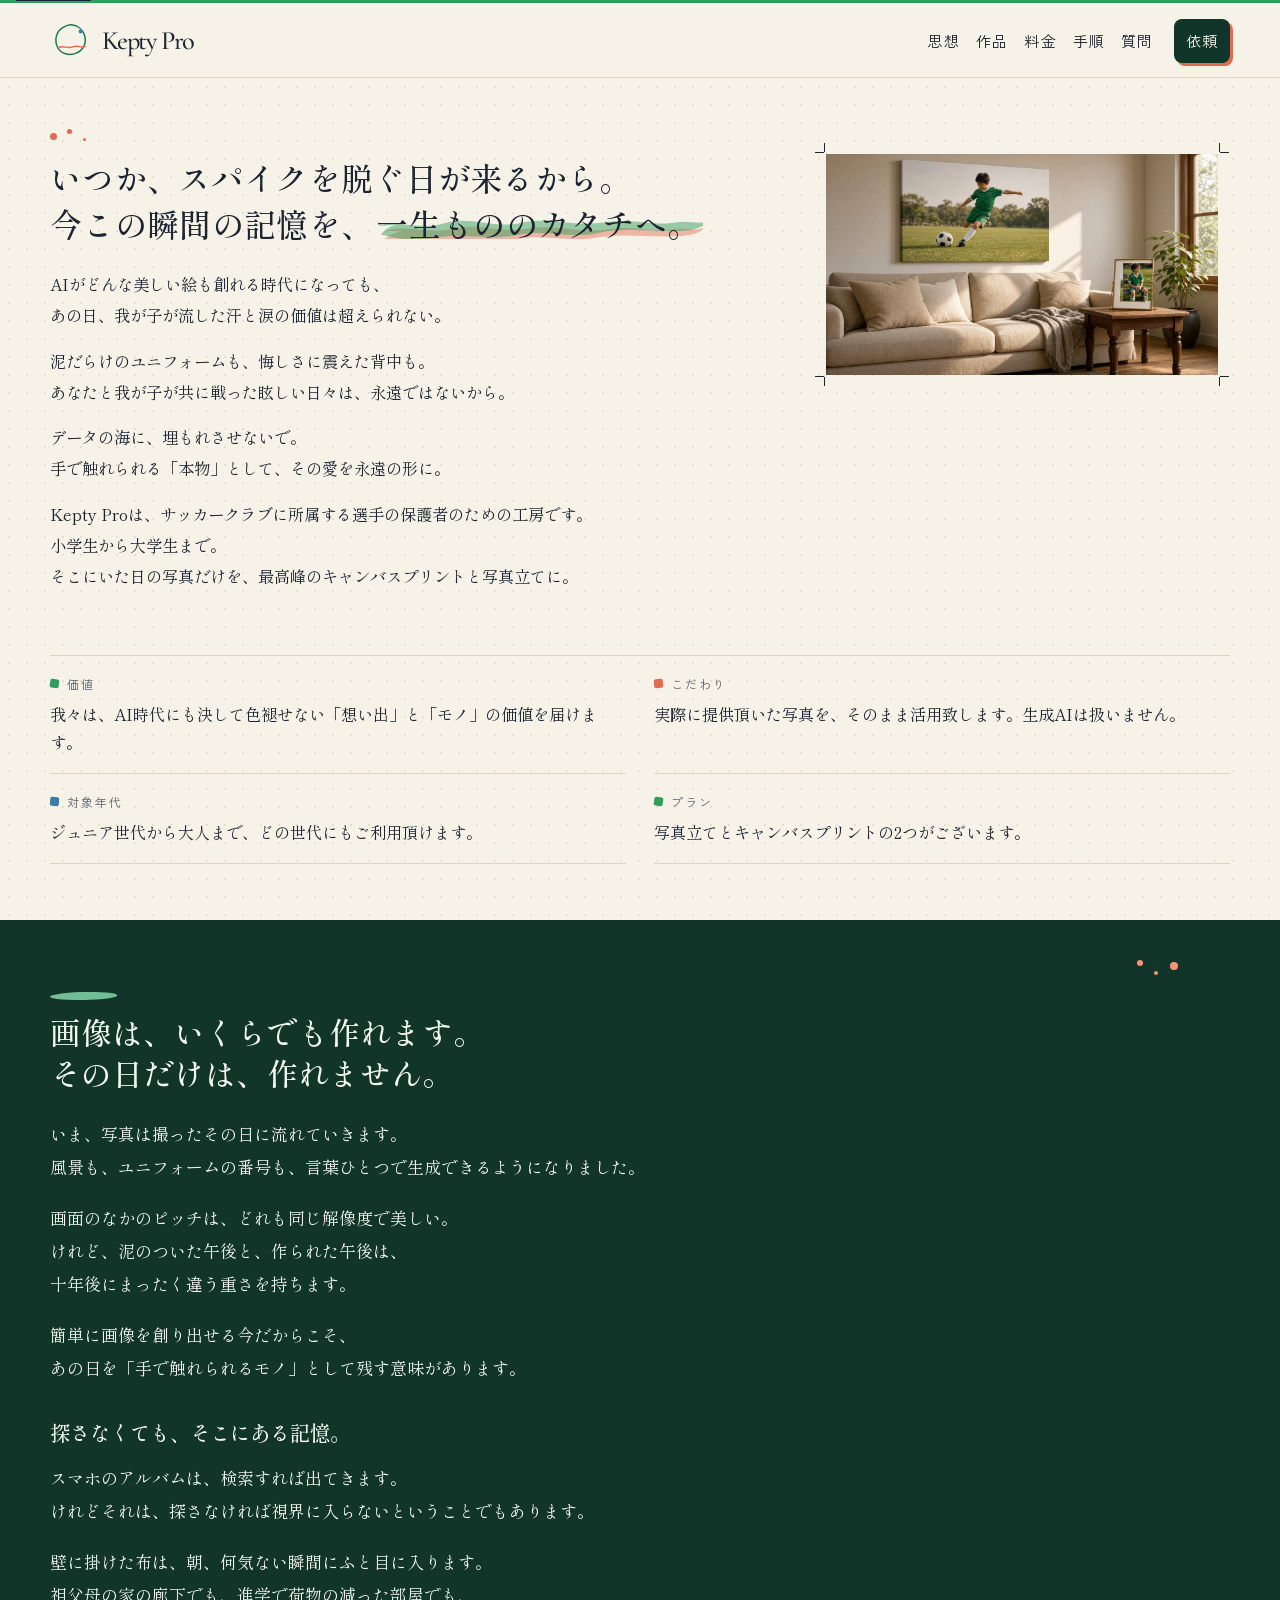
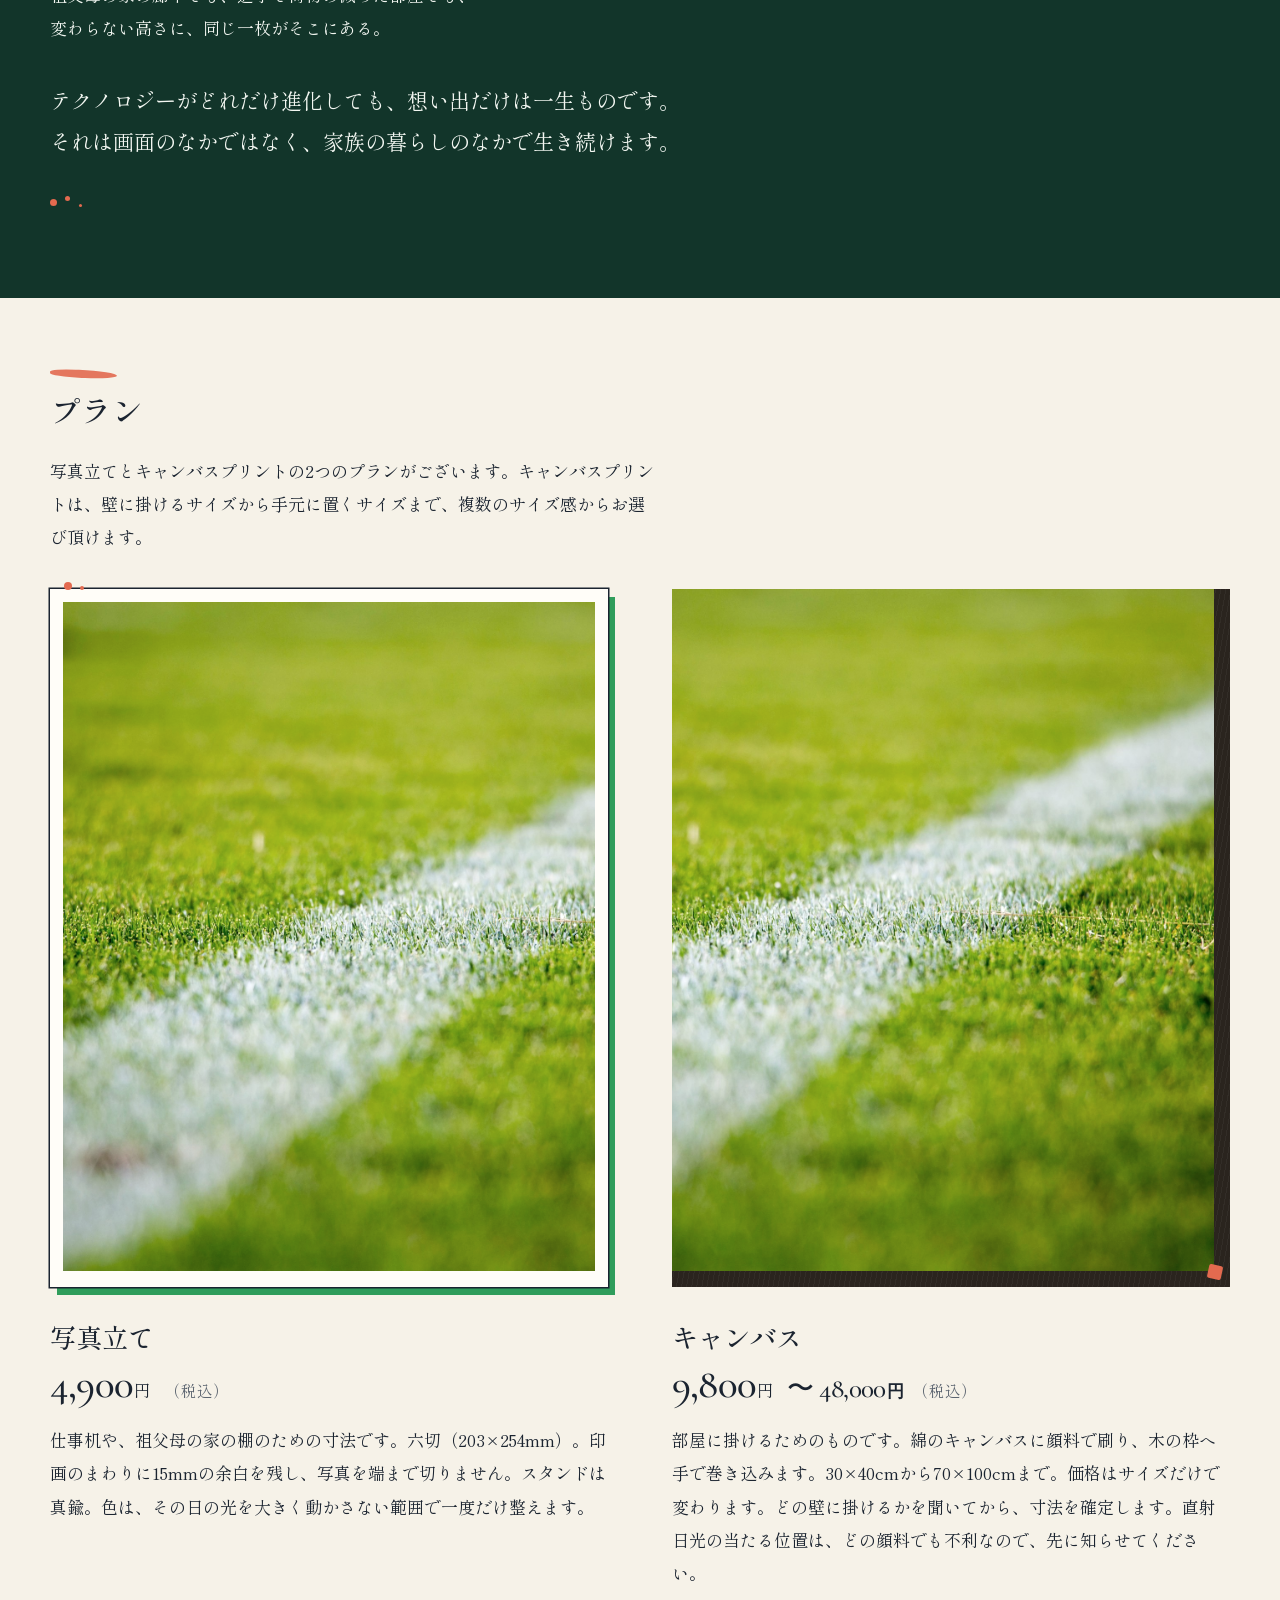
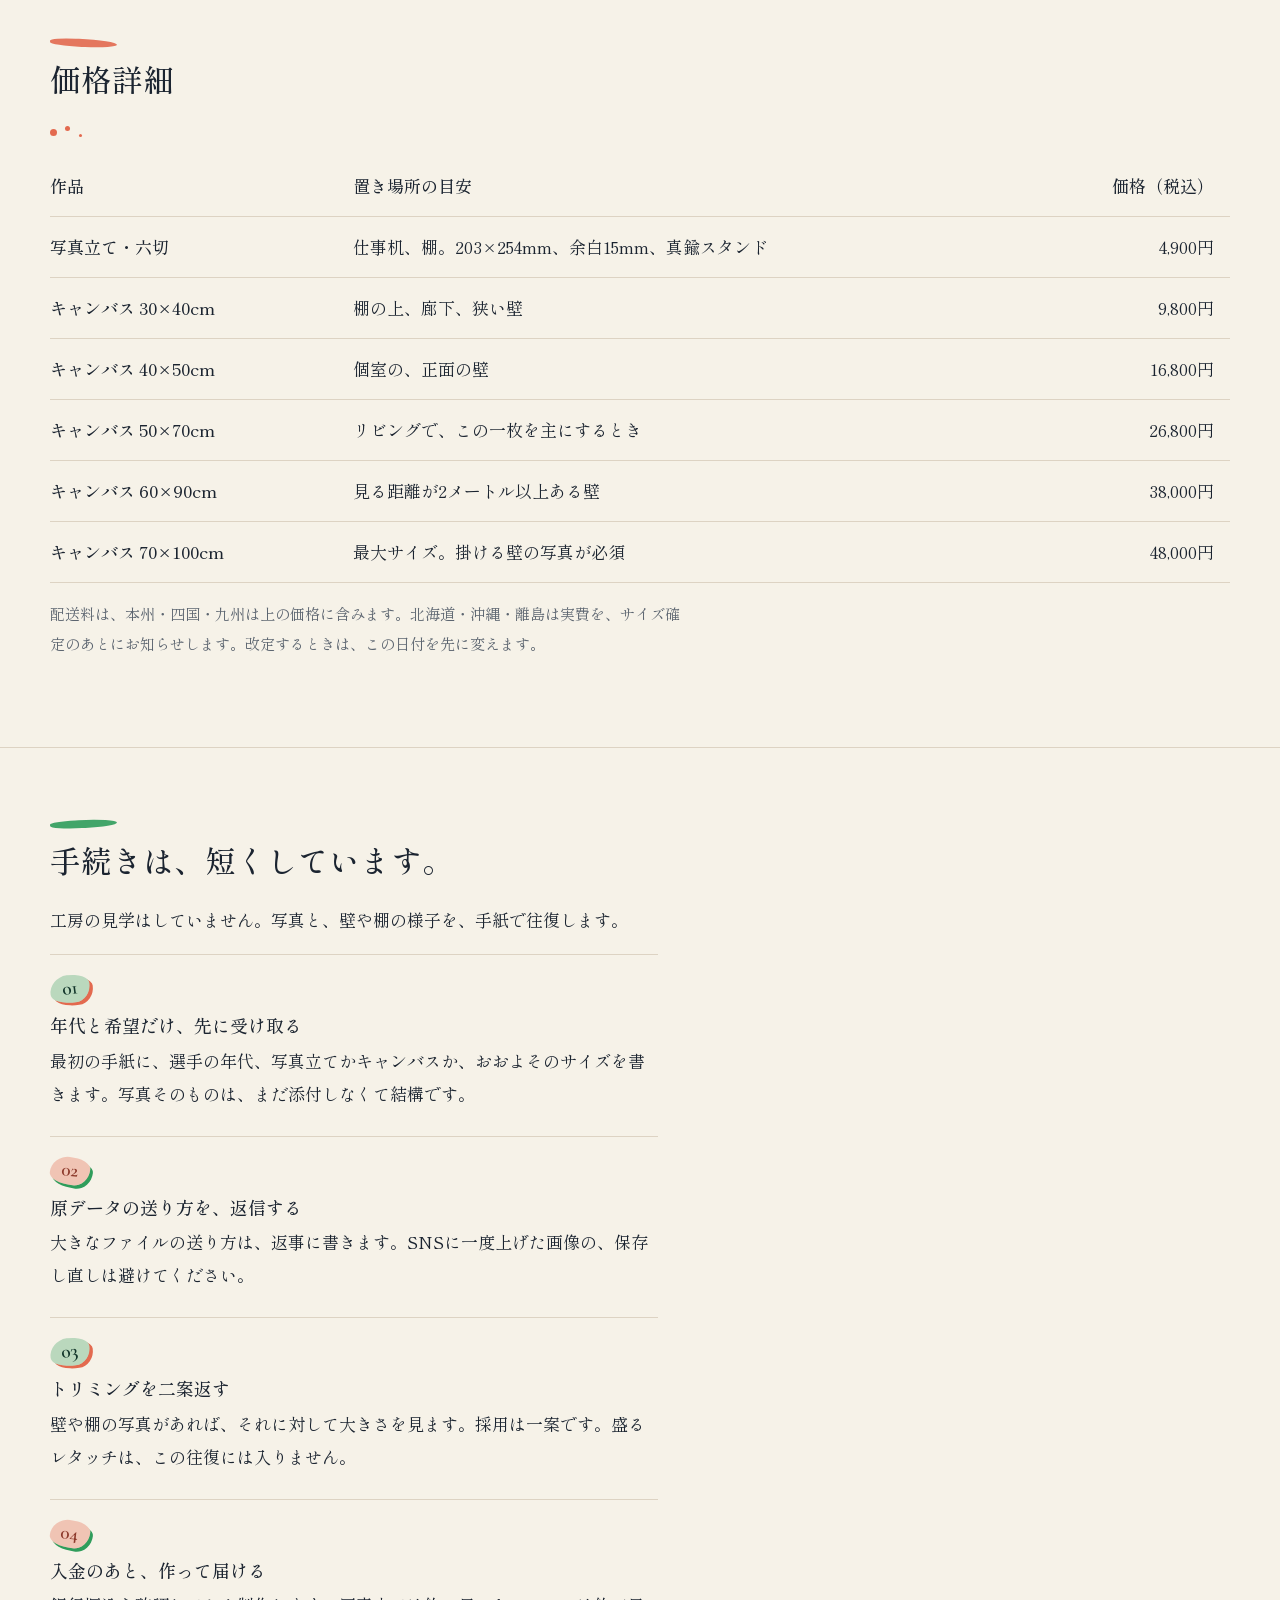
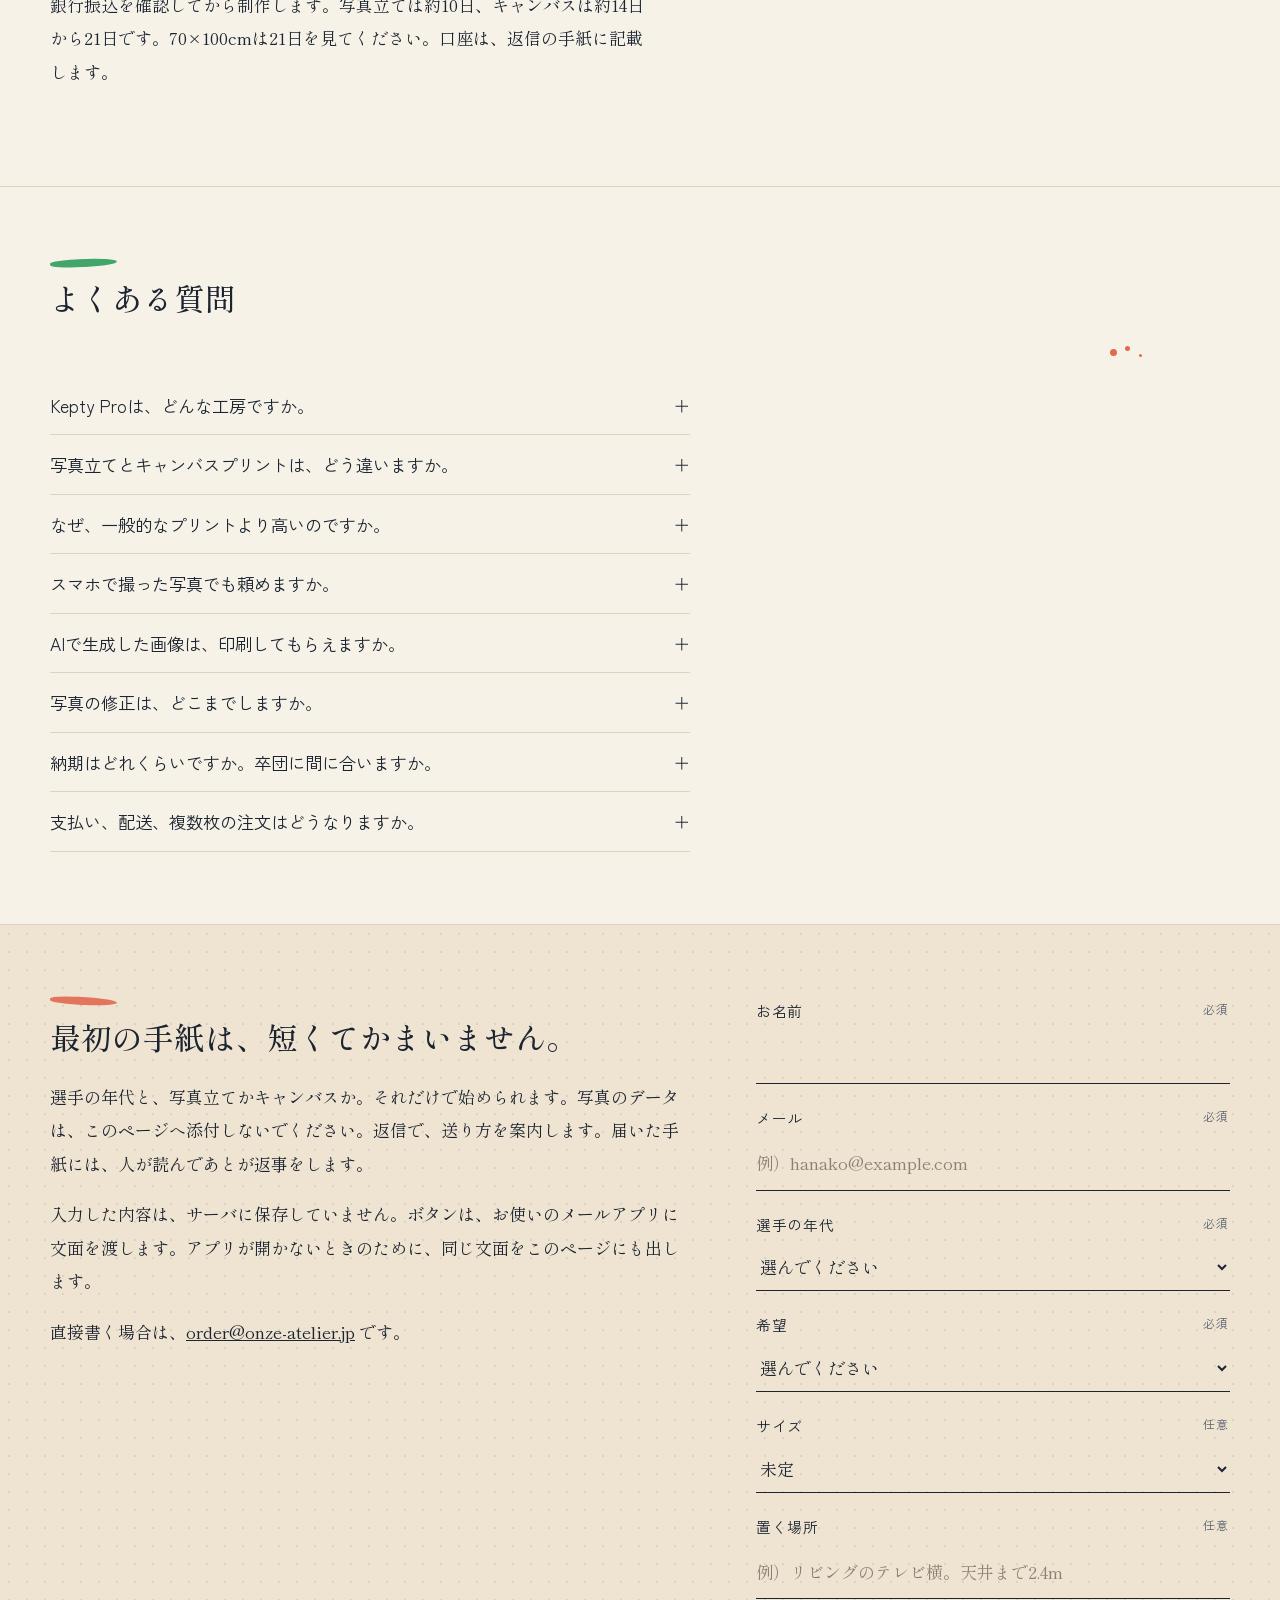
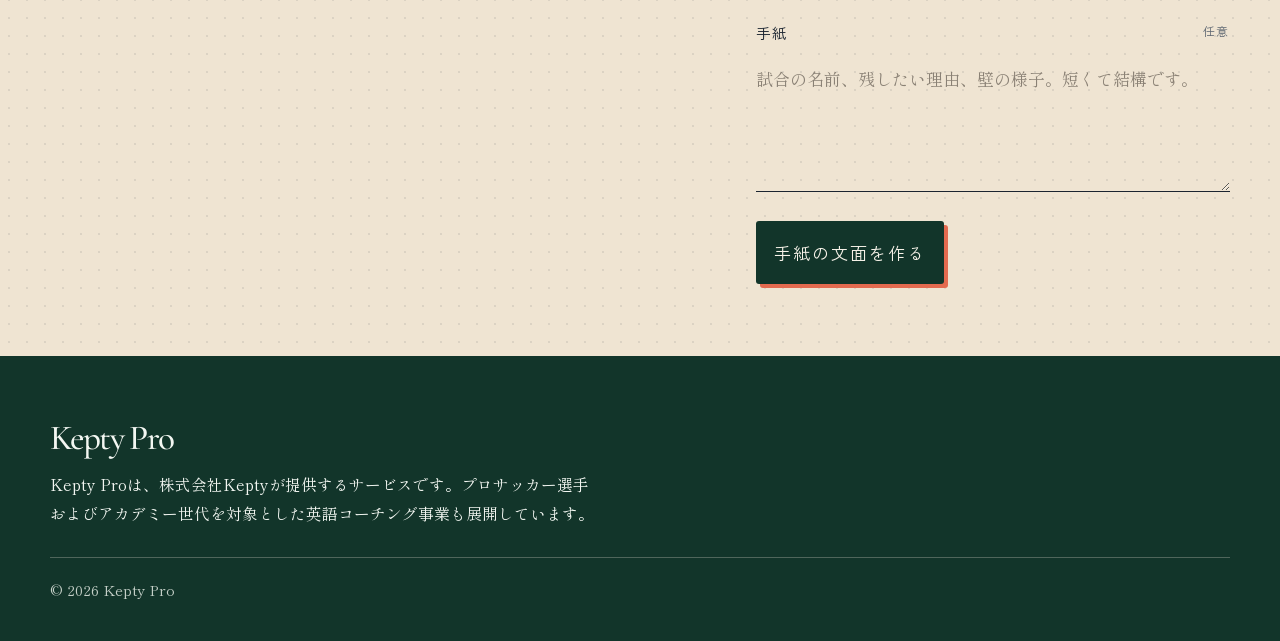
==== commit 05f25cb8: "あ" ====
--- a/index.html
+++ b/index.html
@@ -175,9 +175,9 @@
       <a class="mark" href="#top">
         <span class="mark-lockup">
           <svg class="ink-badge" viewBox="0 0 48 48" aria-hidden="true">
-            <rect x="5" y="5" width="34" height="34" rx="3" fill="#12352a"/>
-            <path d="M16 13.2v21.6M16 24.1 28.2 14.2M16 24.1 28.2 34" fill="none" stroke="#f6f2e8" stroke-width="2.15" stroke-linecap="round" stroke-linejoin="round"/>
-            <circle cx="37.2" cy="10.2" r="3.1" fill="#e36a4f"/>
+            <path d="M24.2 5.5c7.6.6 13.8 5.4 15.6 13.2 2.1 8.6-2.4 16.2-9.8 19.2-8.2 3.4-17.2.6-21.2-6.4C4.6 23.4 6.8 13.2 15 8.4c2.8-1.6 5.8-3.2 9.2-2.9z" fill="none" stroke="#1e7a45" stroke-width="1.7" stroke-linecap="round"/>
+            <path d="M9 31.5c7-3 11 2 18-1 5-2 9 2 13-.4" fill="none" stroke="#e36a4f" stroke-width="1.6" stroke-linecap="round"/>
+            <circle cx="35" cy="13" r="2.3" fill="#3d7ca8"/>
           </svg>
           <span class="mark-en">Kepty Pro</span>
         </span>
@@ -279,7 +279,7 @@
               </div>
             </figure>
             <h3>キャンバス</h3>
-            <p class="price"><span class="price-main"><span class="price-num">9,800</span><span class="price-unit">円</span></span><span class="price-range">〜 48,000円（税込）</span></p>
+            <p class="price"><span class="price-main"><span class="price-num">9,800</span><span class="price-unit">円</span></span><span class="price-range"><span class="price-range-strong"><span class="price-num range">〜 48,000</span><span class="price-unit">円</span></span><span class="price-tax">（税込）</span></span></p>
             <p>部屋に掛けるためのものです。綿のキャンバスに顔料で刷り、木の枠へ手で巻き込みます。30×40cmから70×100cmまで。価格はサイズだけで変わります。どの壁に掛けるかを聞いてから、寸法を確定します。直射日光の当たる位置は、どの顔料でも不利なので、先に知らせてください。</p>
           </article>
         </div>
@@ -486,7 +486,7 @@
   <footer class="colophon">
     <div class="wrap">
       <p class="mark-en">Kepty Pro</p>
-      <p class="colophon-lead">株式会社Keptyのサービスの一つ。他にプロサッカー選手、アカデミー世代向けの英語コーチング事業もある。</p>
+      <p class="colophon-lead">Kepty Proは、株式会社Keptyが提供するサービスです。プロサッカー選手およびアカデミー世代を対象とした英語コーチング事業も展開しています。</p>
       <p class="copy">© 2026 Kepty Pro</p>
     </div>
   </footer>
--- a/css/style.css
+++ b/css/style.css
@@ -330,7 +330,7 @@
 
 .plan h3 {
   font-size: 1.65rem;
-  margin: 4px 0 0;
+  margin: 32px 0 0;
 }
 
 .price {
@@ -365,6 +365,28 @@
   letter-spacing: 0.02em;
   color: var(--muted);
   white-space: nowrap;
+}
+
+.price-range {
+  display: inline-flex;
+  align-items: baseline;
+  gap: 0.45rem;
+}
+
+.price-range-strong {
+  display: inline-flex;
+  align-items: baseline;
+  color: var(--ink);
+  font-weight: 600;
+  white-space: nowrap;
+}
+
+.price-num.range {
+  font-size: 1.7rem;
+}
+
+.price-range-strong .price-unit {
+  font-weight: 600;
 }
 
 .price-to {
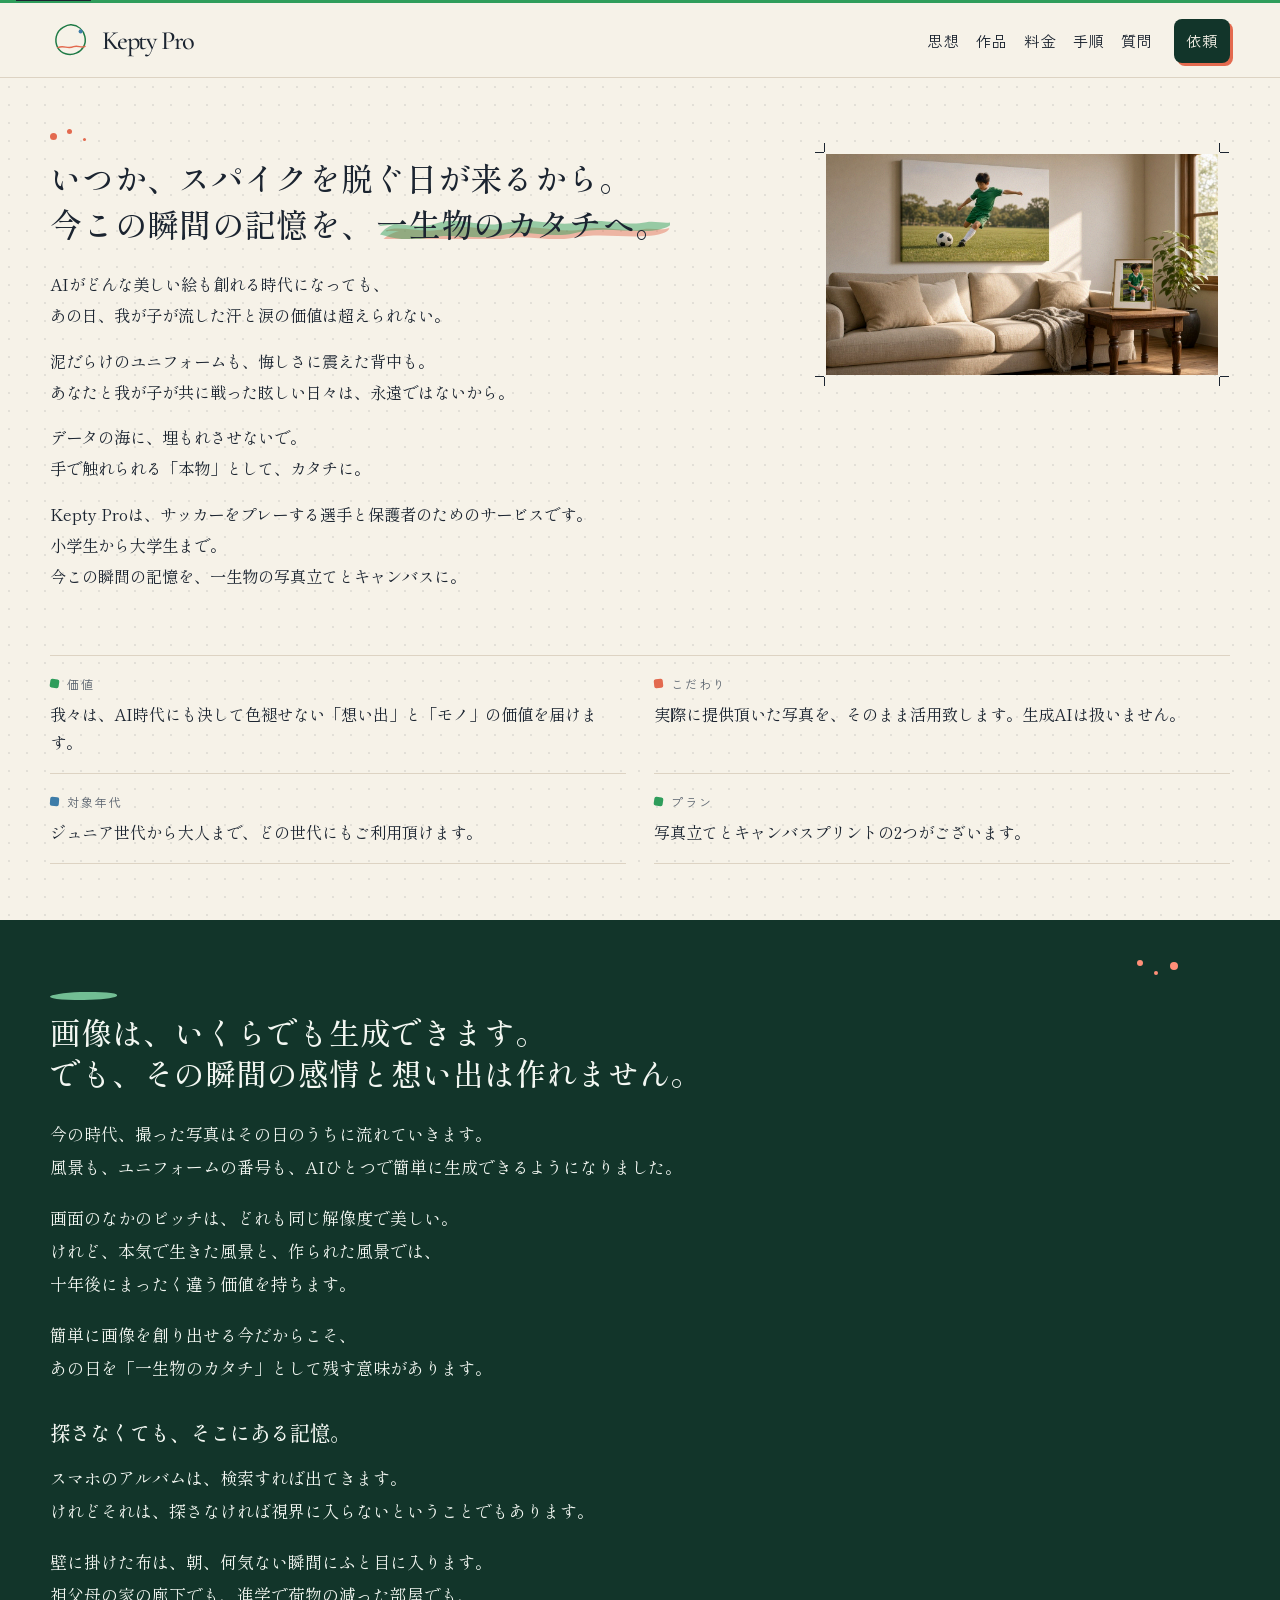
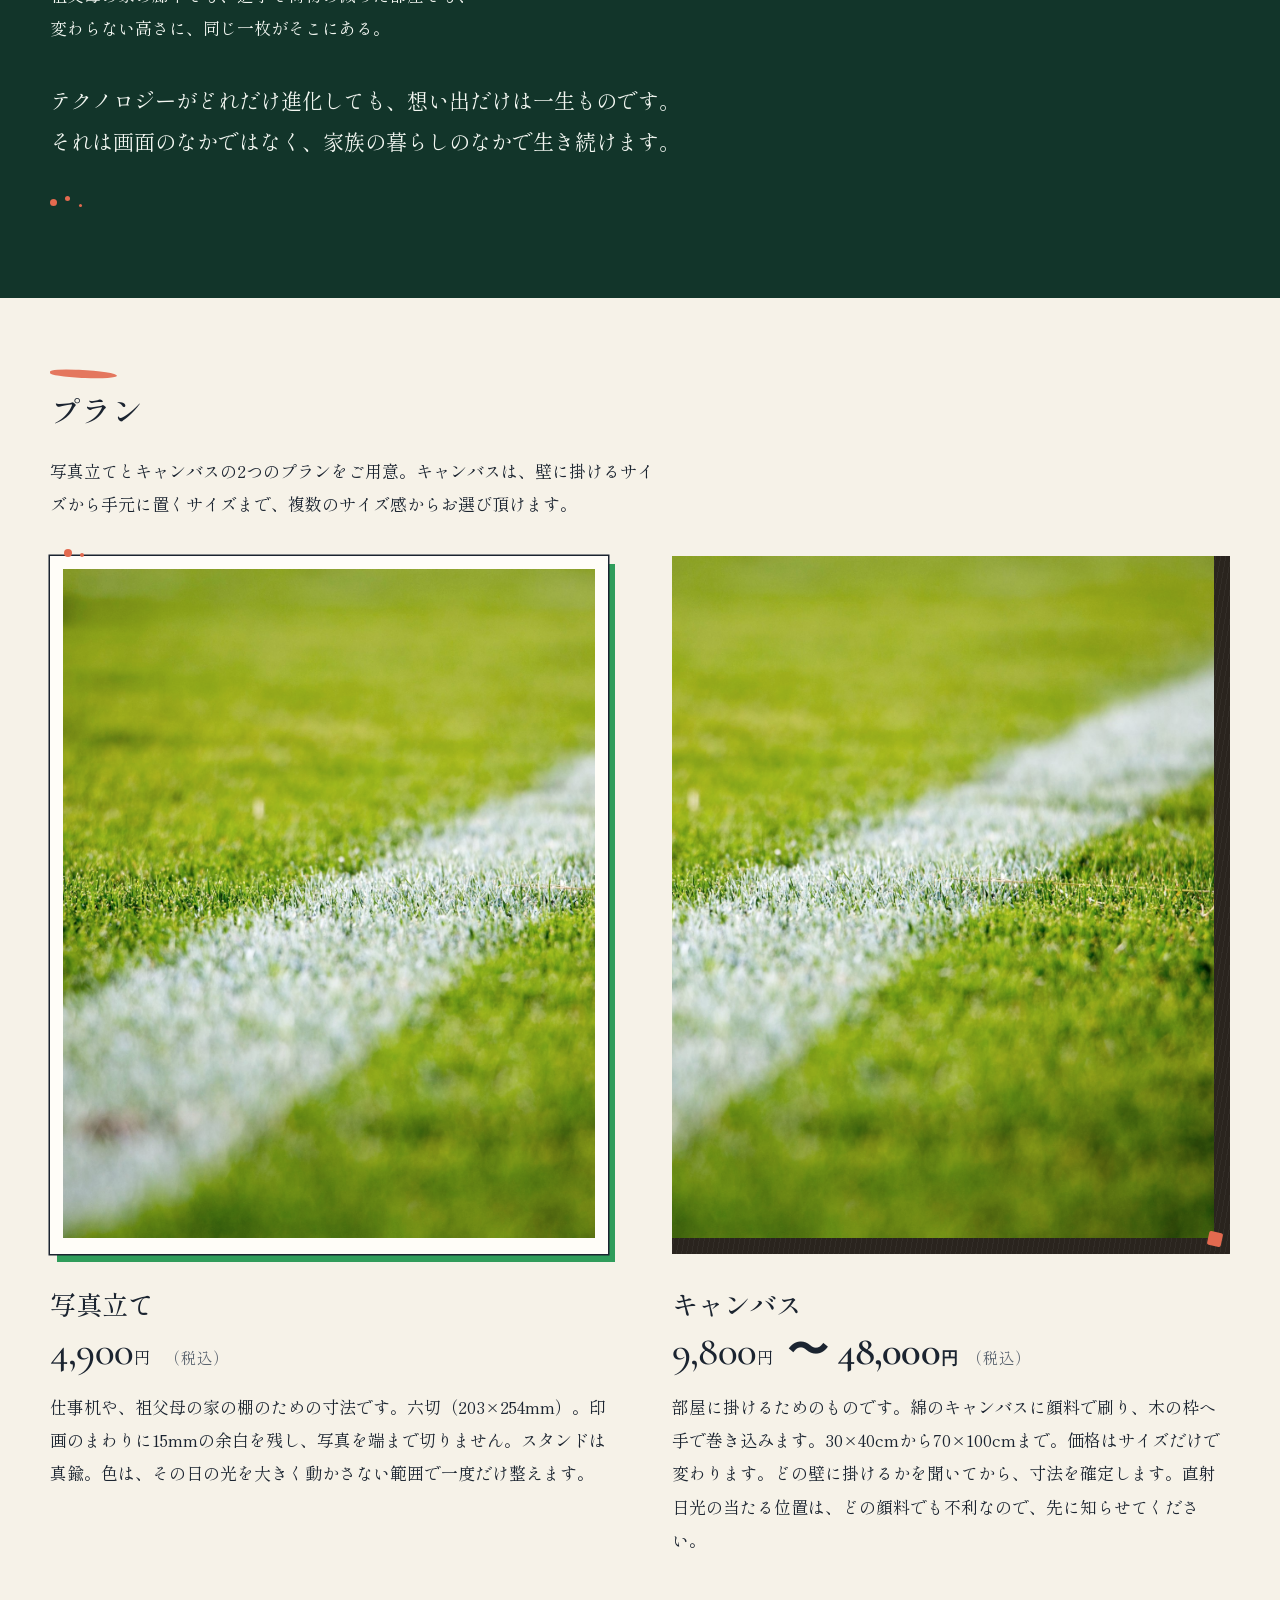
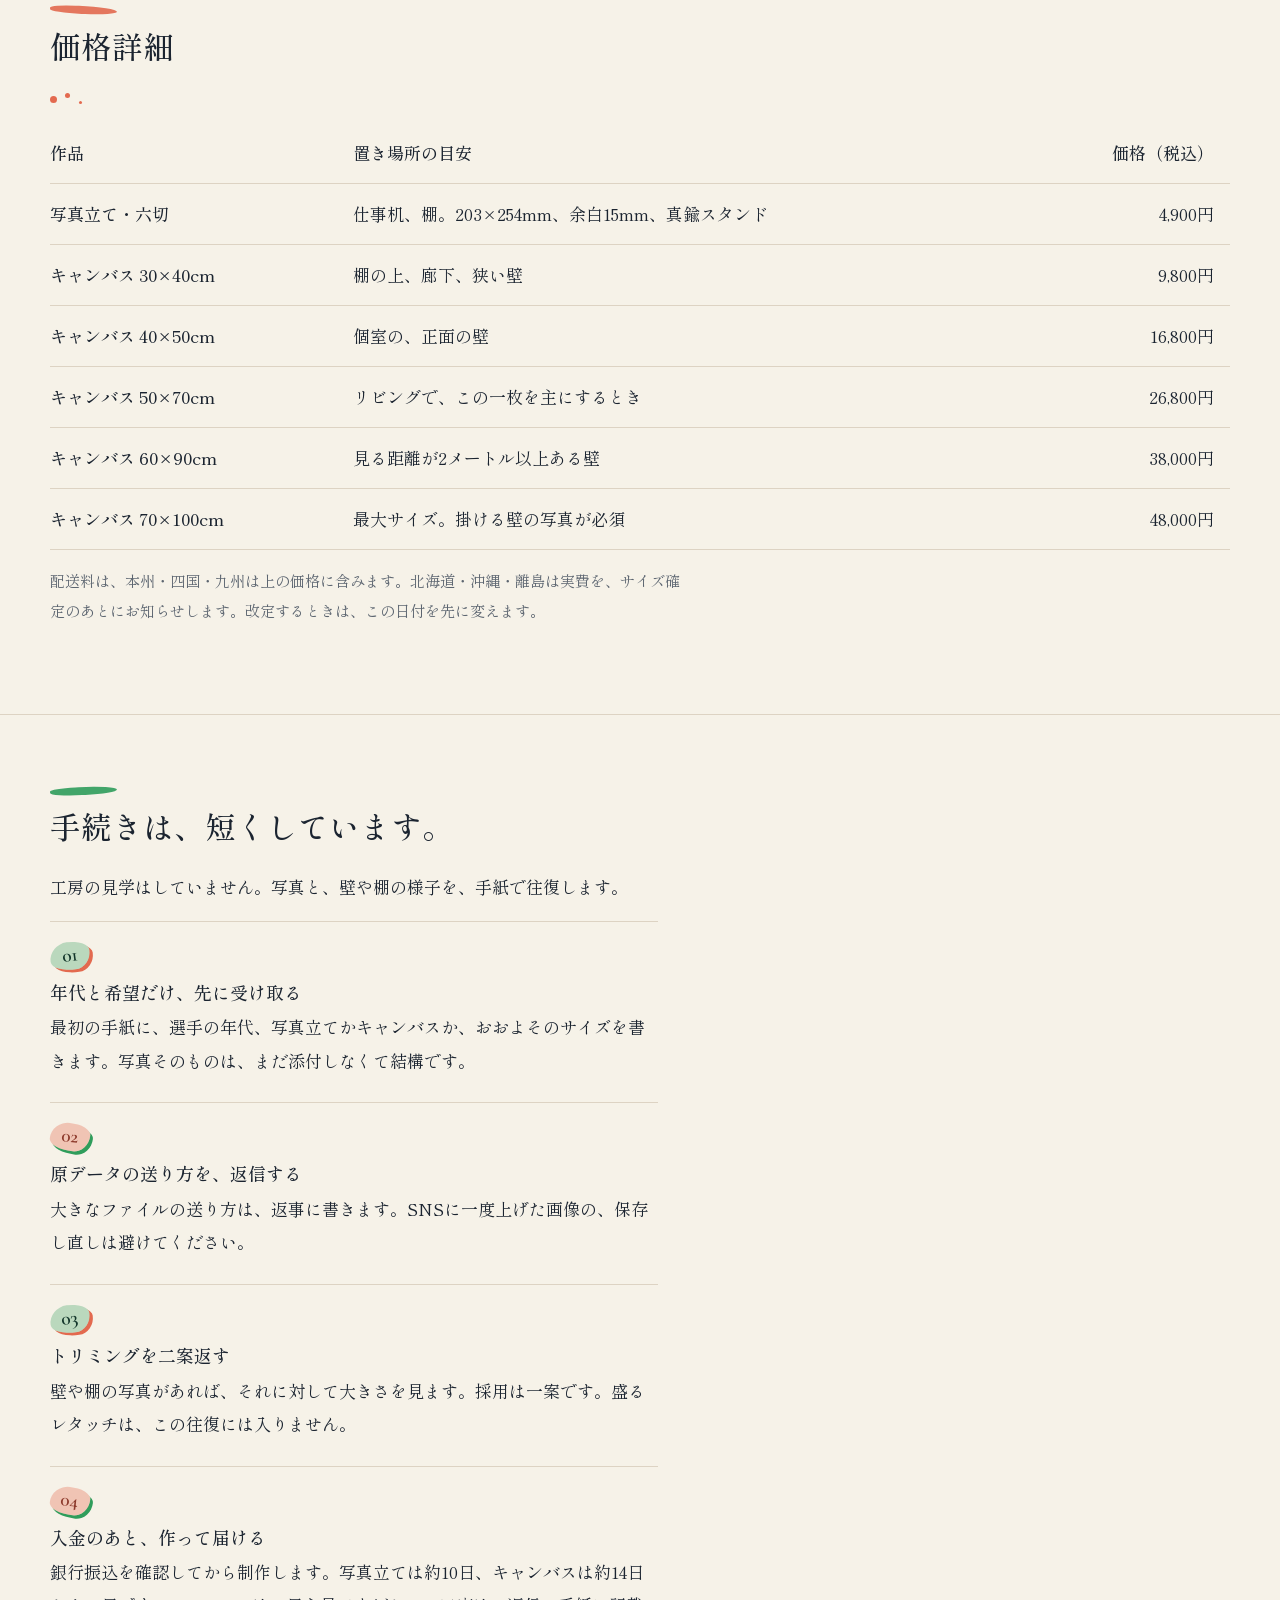
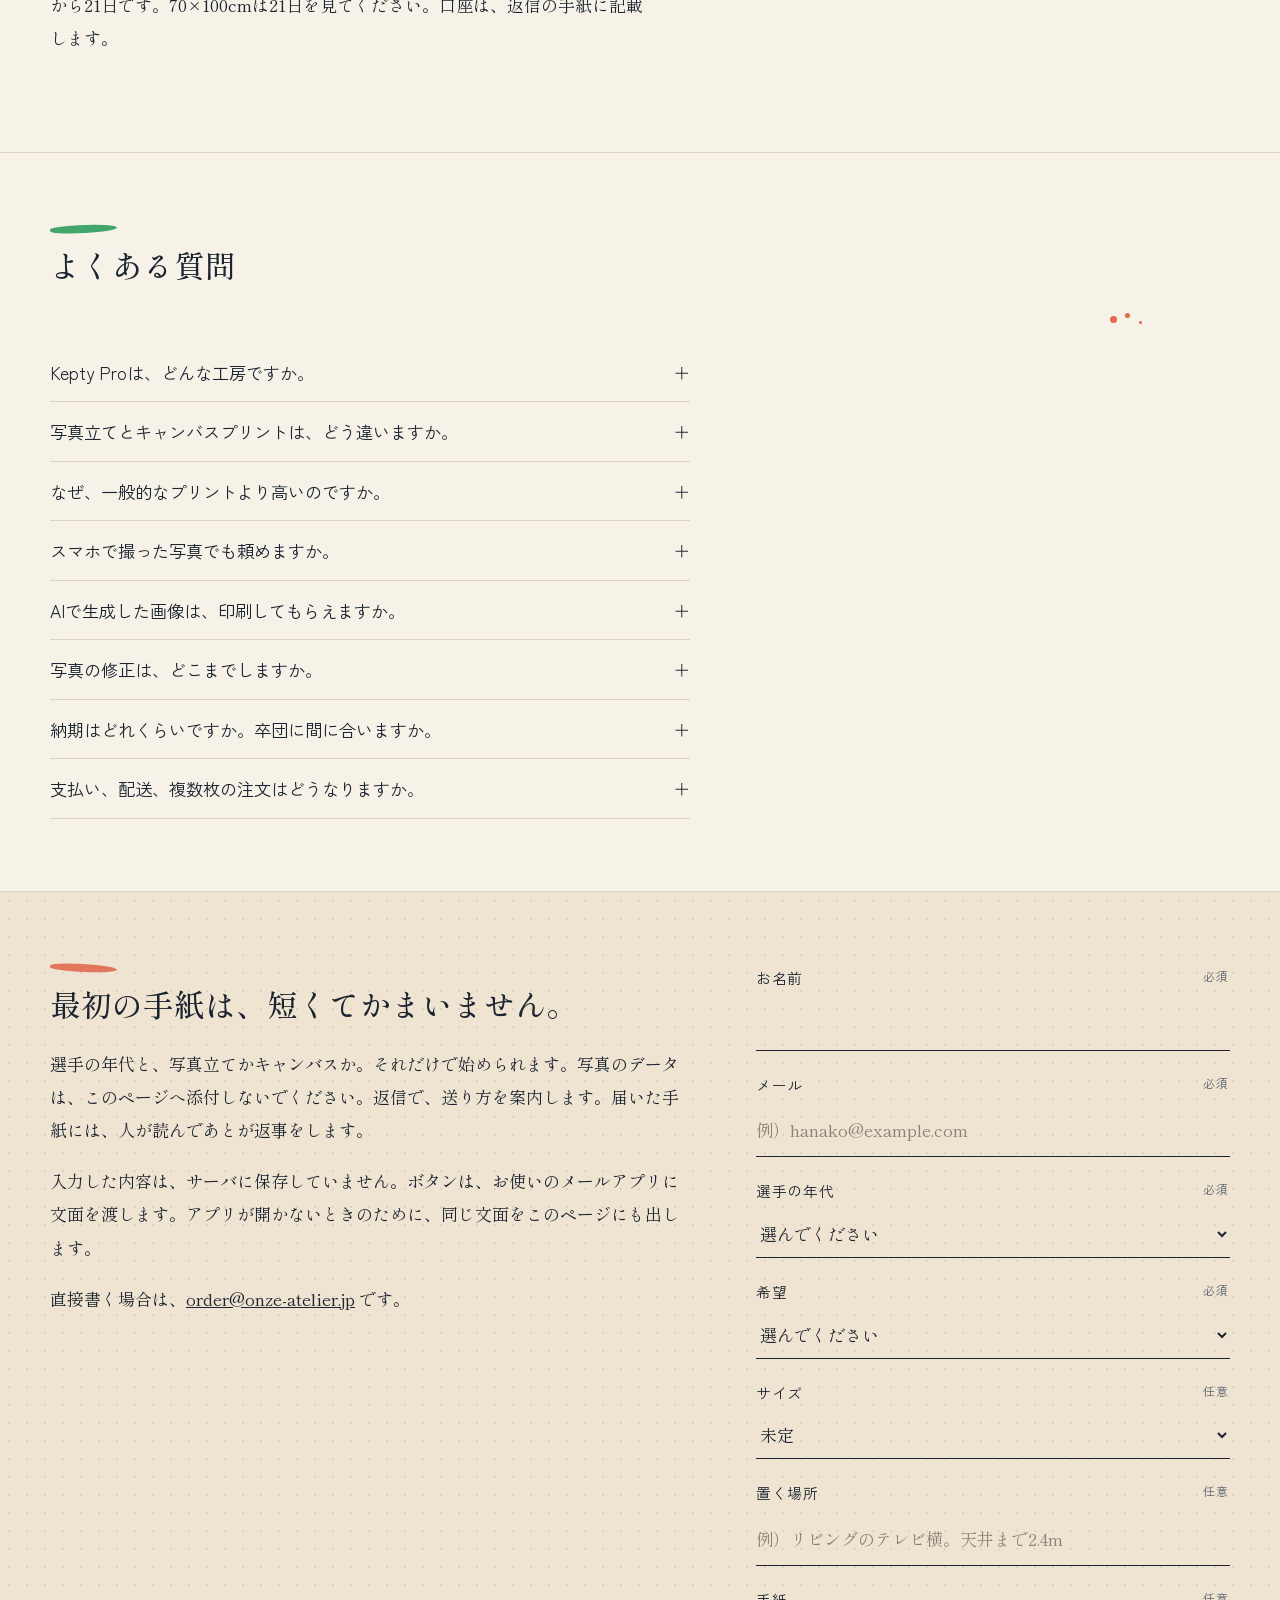
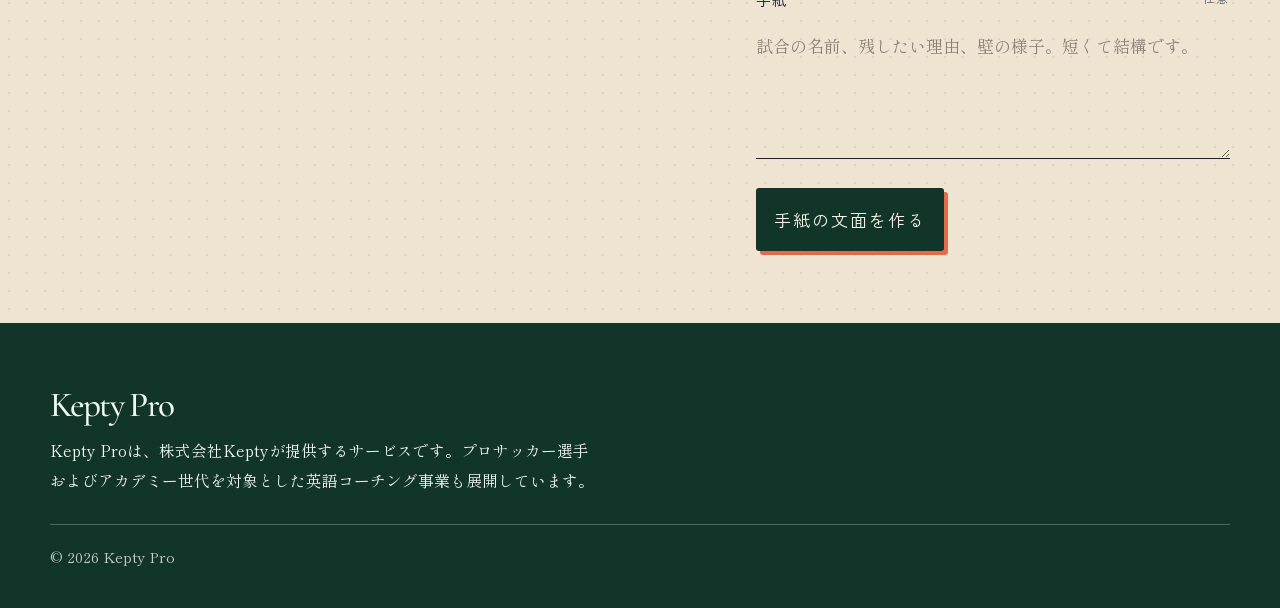
==== commit 53c7e957: "あ" ====
--- a/index.html
+++ b/index.html
@@ -199,12 +199,12 @@
         <p class="ink-scatter" aria-hidden="true"></p>
         <div class="hero-row">
           <div class="hero-copy">
-            <h1>いつか、スパイクを脱ぐ日が来るから。<br>今この瞬間の記憶を、<span class="paint">一生もののカタチへ。</span></h1>
+            <h1>いつか、スパイクを脱ぐ日が来るから。<br>今この瞬間の記憶を、<span class="paint">一生物のカタチへ。</span></h1>
             <div class="hero-message">
               <p><span>AIがどんな美しい絵も創れる時代になっても、</span><span>あの日、我が子が流した汗と涙の価値は超えられない。</span></p>
               <p><span>泥だらけのユニフォームも、悔しさに震えた背中も。</span><span>あなたと我が子が共に戦った眩しい日々は、永遠ではないから。</span></p>
-              <p><span>データの海に、埋もれさせないで。</span><span>手で触れられる「本物」として、その愛を永遠の形に。</span></p>
-              <p class="hero-lead"><span>Kepty Proは、サッカークラブに所属する選手の保護者のための工房です。</span><span>小学生から大学生まで。</span><span>そこにいた日の写真だけを、最高峰のキャンバスプリントと写真立てに。</span></p>
+              <p><span>データの海に、埋もれさせないで。</span><span>手で触れられる「本物」として、カタチに。</span></p>
+              <p class="hero-lead"><span>Kepty Proは、サッカーをプレーする選手と保護者のためのサービスです。</span><span>小学生から大学生まで。</span><span>今この瞬間の記憶を、一生物の写真立てとキャンバスに。</span></p>
             </div>
           </div>
           <figure class="hero-figure">
@@ -241,10 +241,10 @@
       <div class="wrap">
         <div class="essay">
           <div>
-            <h2>画像は、いくらでも作れます。<br>その日だけは、作れません。</h2>
-            <p><span>いま、写真は撮ったその日に流れていきます。</span><span>風景も、ユニフォームの番号も、言葉ひとつで生成できるようになりました。</span></p>
-            <p><span>画面のなかのピッチは、どれも同じ解像度で美しい。</span><span>けれど、泥のついた午後と、作られた午後は、</span><span>十年後にまったく違う重さを持ちます。</span></p>
-            <p><span>簡単に画像を創り出せる今だからこそ、</span><span>あの日を「手で触れられるモノ」として残す意味があります。</span></p>
+            <h2>画像は、いくらでも生成できます。<br>でも、その瞬間の感情と想い出は作れません。</h2>
+            <p><span>今の時代、撮った写真はその日のうちに流れていきます。</span><span>風景も、ユニフォームの番号も、AIひとつで簡単に生成できるようになりました。</span></p>
+            <p><span>画面のなかのピッチは、どれも同じ解像度で美しい。</span><span>けれど、本気で生きた風景と、作られた風景では、</span><span>十年後にまったく違う価値を持ちます。</span></p>
+            <p><span>簡単に画像を創り出せる今だからこそ、</span><span>あの日を「一生物のカタチ」として残す意味があります。</span></p>
             <h3>探さなくても、そこにある記憶。</h3>
             <p><span>スマホのアルバムは、検索すれば出てきます。</span><span>けれどそれは、探さなければ視界に入らないということでもあります。</span></p>
             <p><span>壁に掛けた布は、朝、何気ない瞬間にふと目に入ります。</span><span>祖父母の家の廊下でも、進学で荷物の減った部屋でも、</span><span>変わらない高さに、同じ一枚がそこにある。</span></p>
@@ -258,7 +258,7 @@
     <section class="works" id="works">
       <div class="wrap">
         <h2>プラン</h2>
-        <p class="measure">写真立てとキャンバスプリントの2つのプランがございます。キャンバスプリントは、壁に掛けるサイズから手元に置くサイズまで、複数のサイズ感からお選び頂けます。</p>
+        <p class="measure">写真立てとキャンバスの2つのプランをご用意。キャンバスは、壁に掛けるサイズから手元に置くサイズまで、複数のサイズ感からお選び頂けます。</p>
         <div class="plans">
           <article class="plan" id="frame">
             <figure class="frame-object">
--- a/css/style.css
+++ b/css/style.css
@@ -382,7 +382,7 @@
 }
 
 .price-num.range {
-  font-size: 1.7rem;
+  font-weight: 600;
 }
 
 .price-range-strong .price-unit {
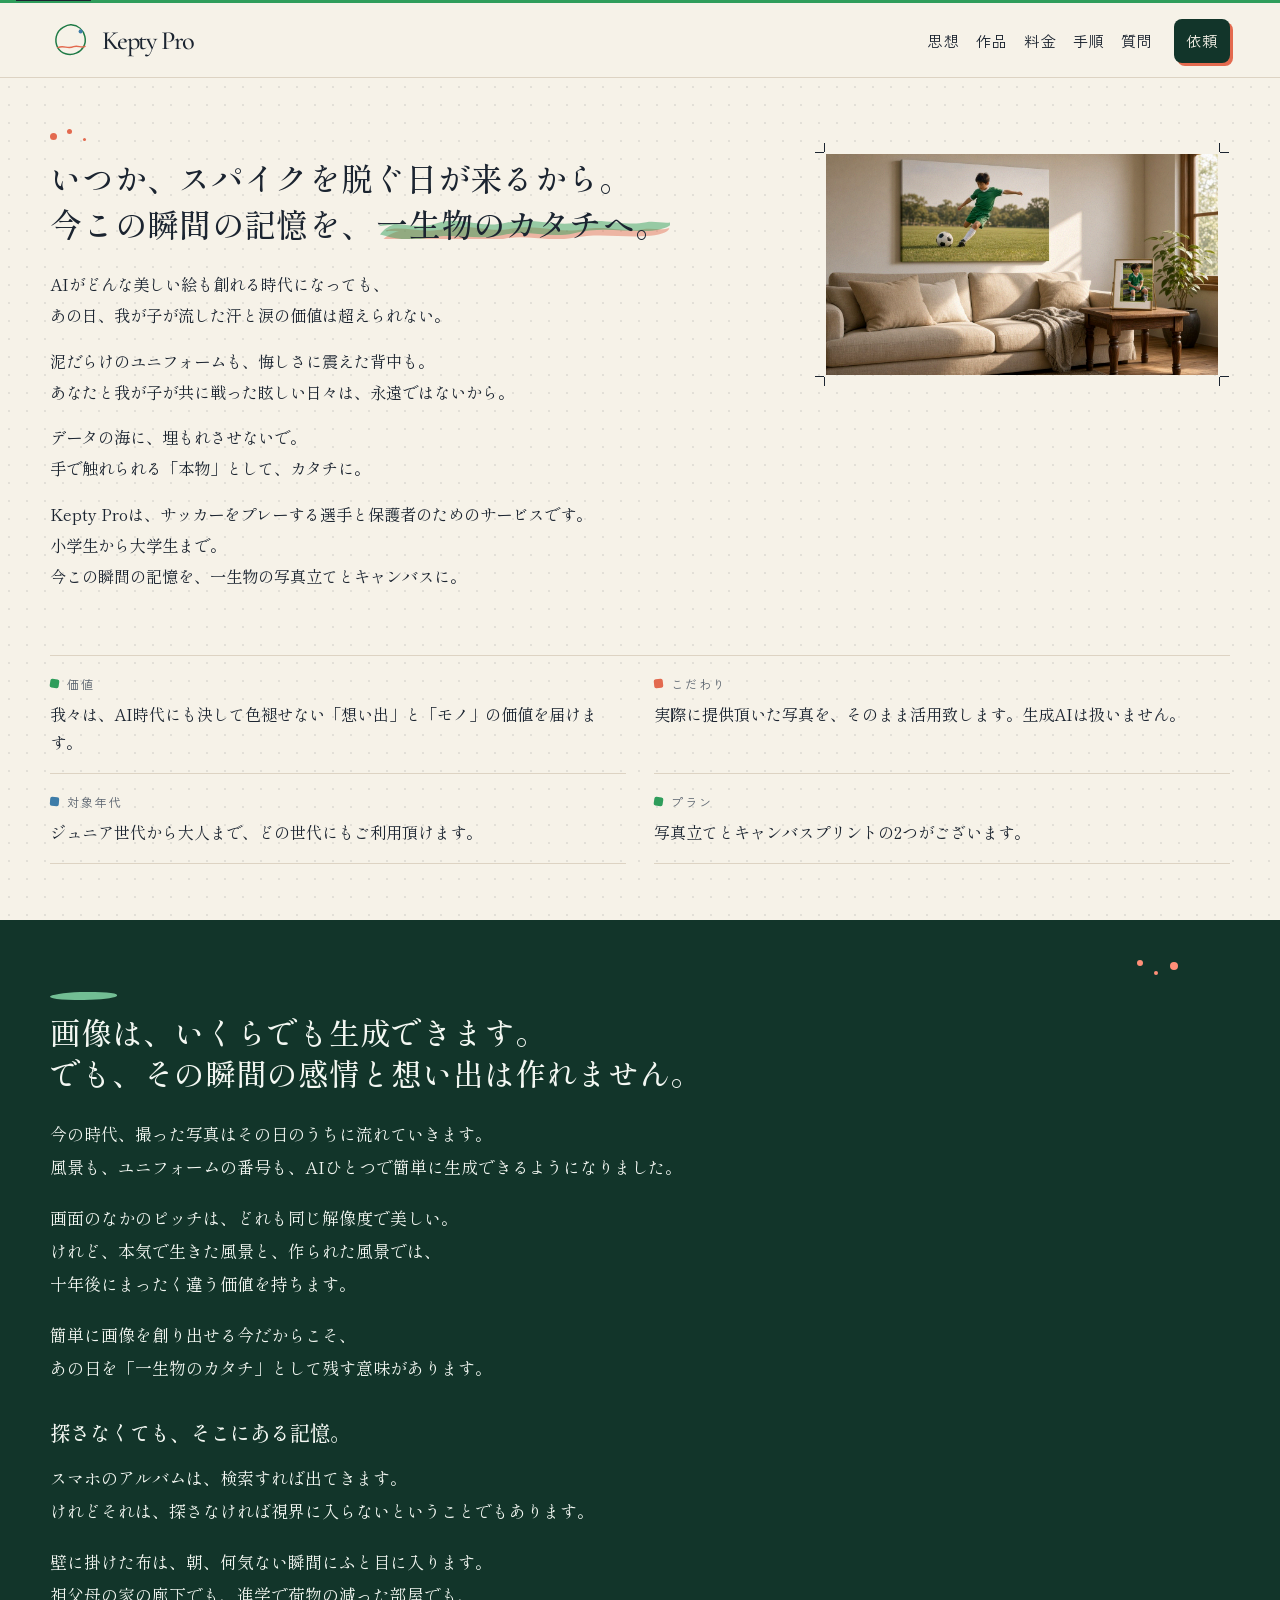
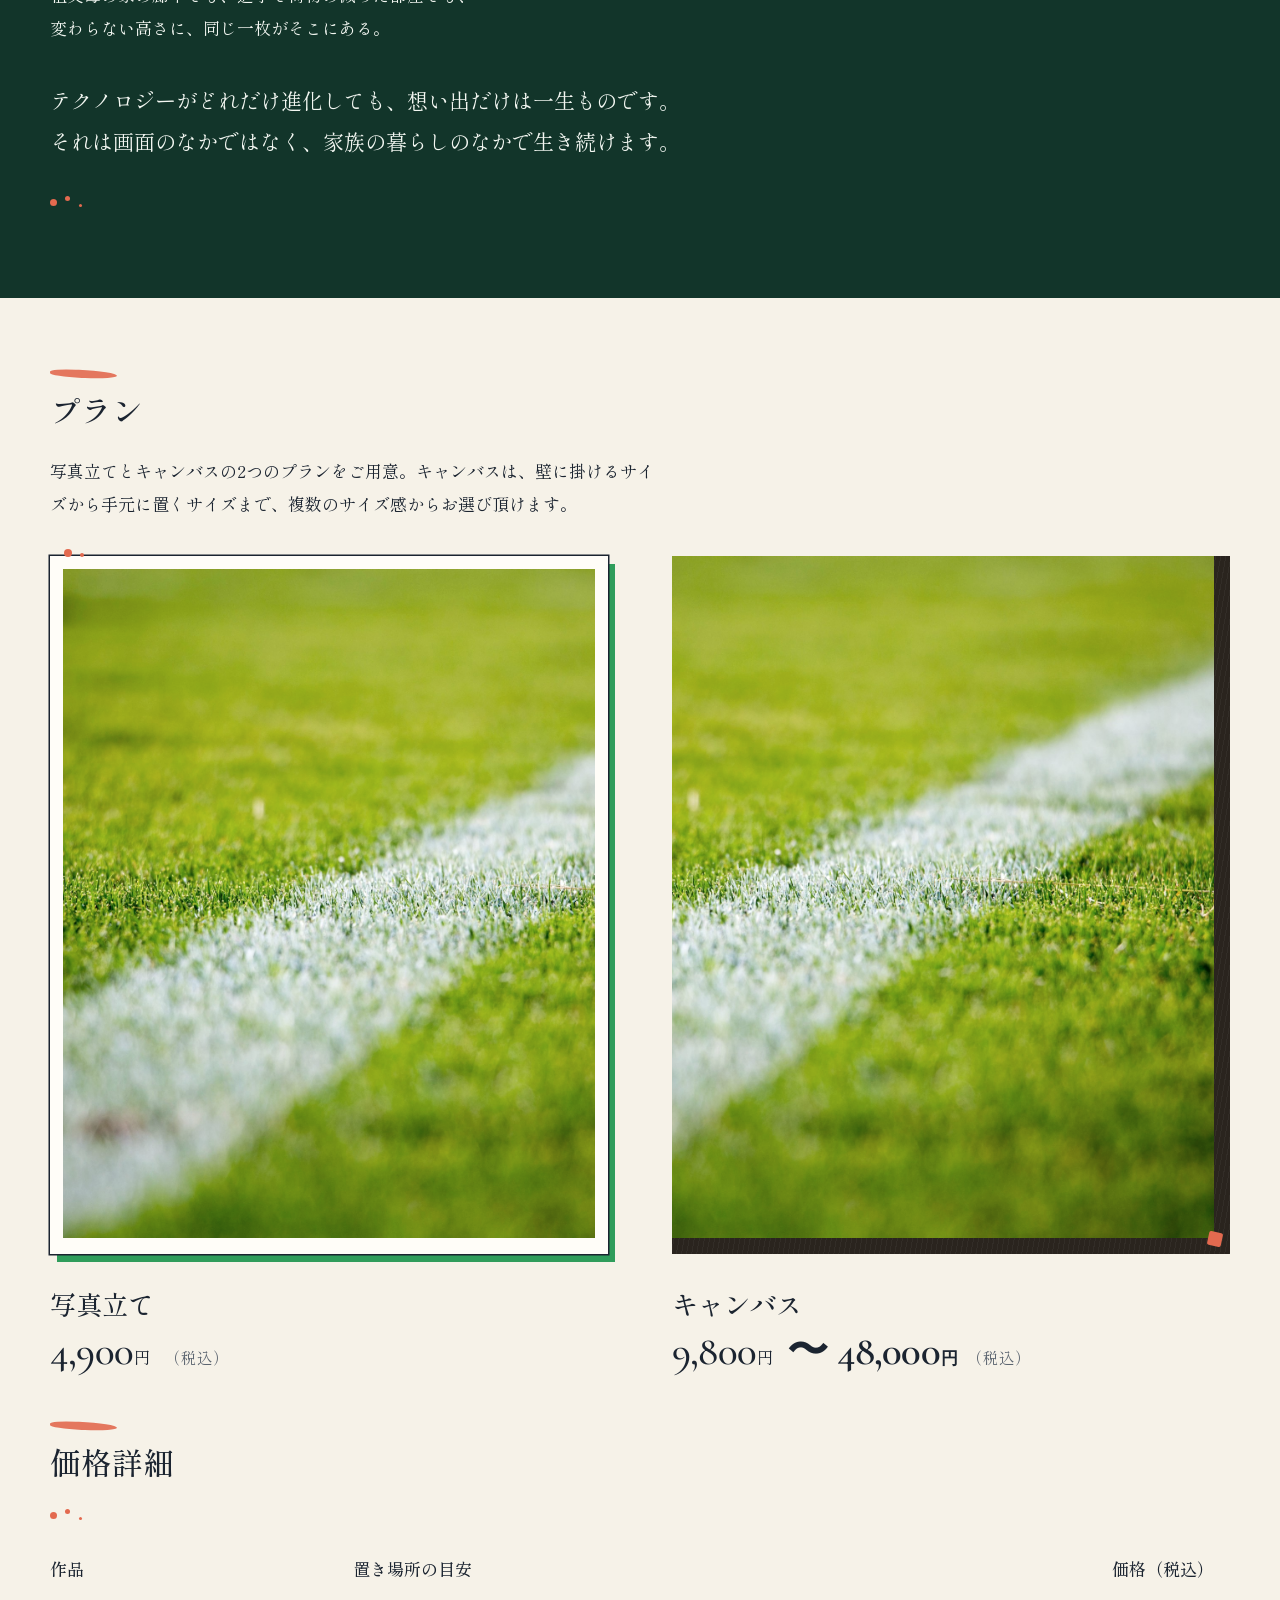
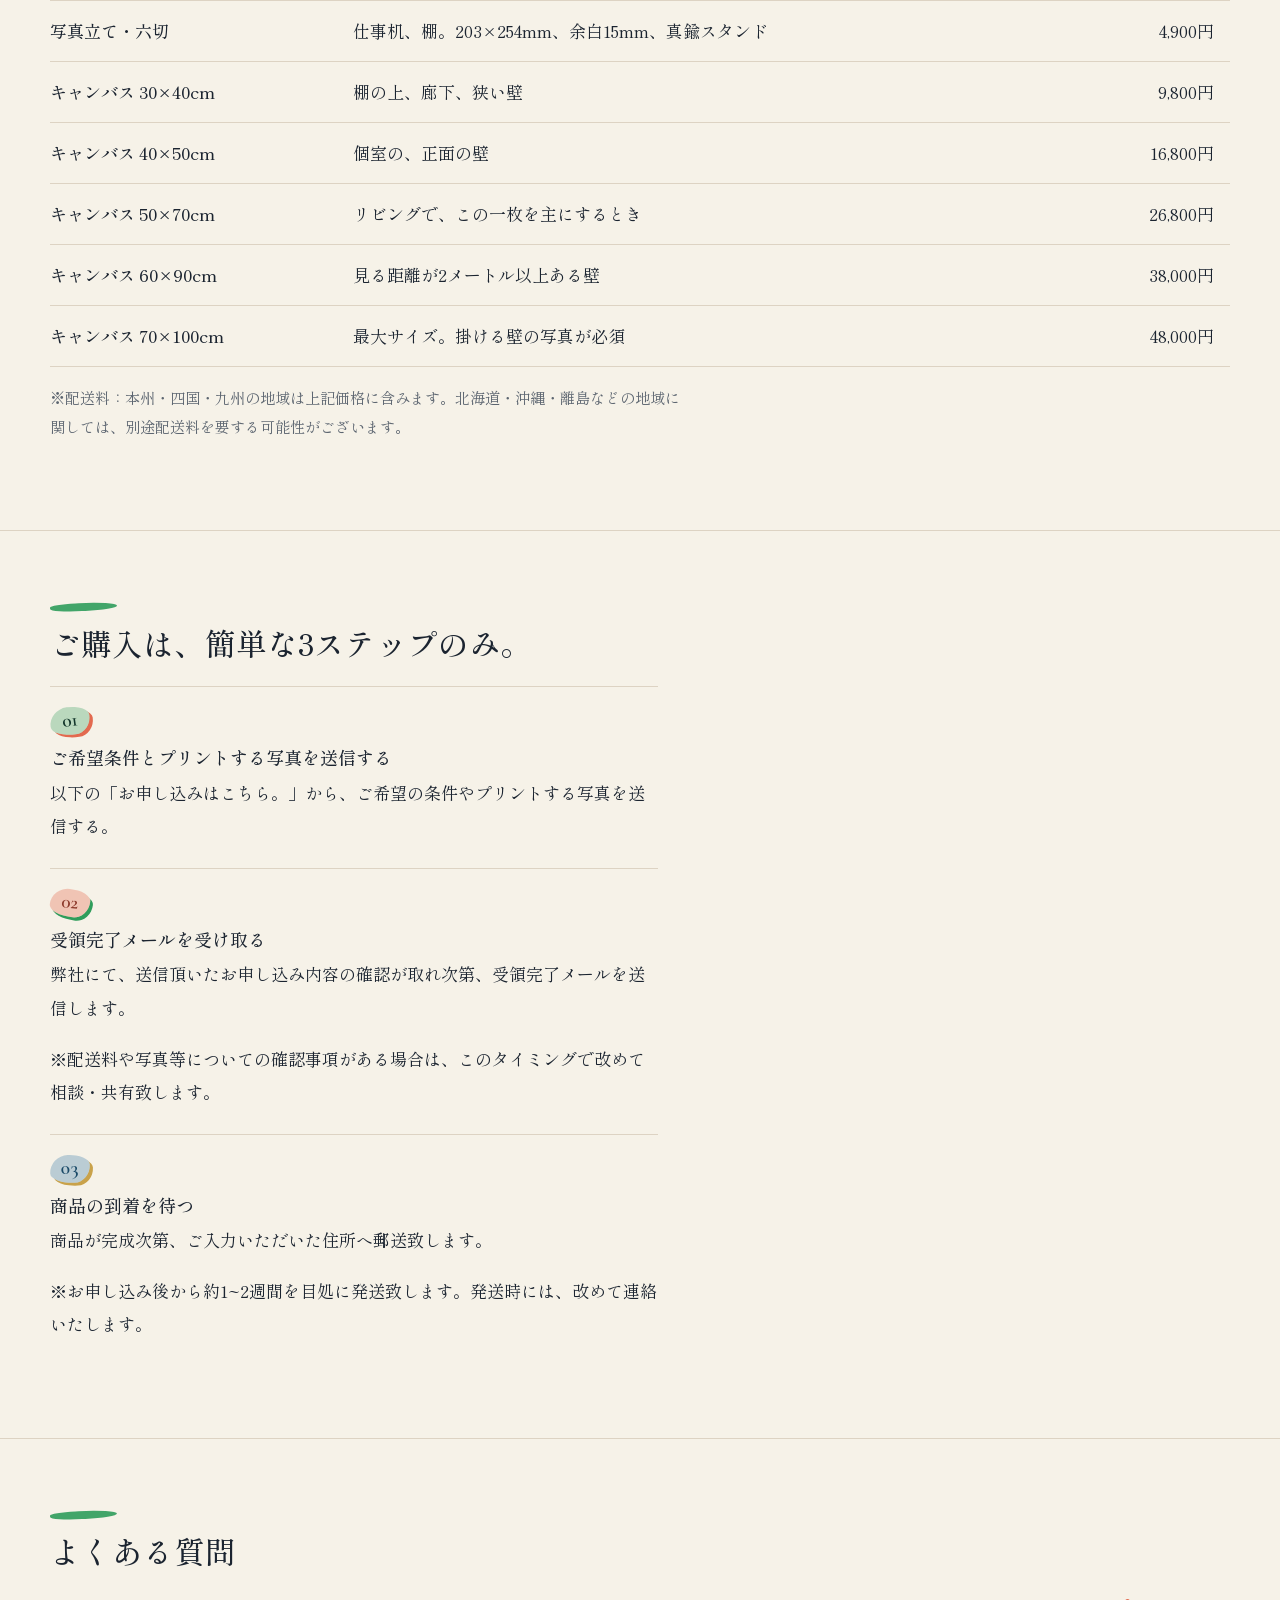
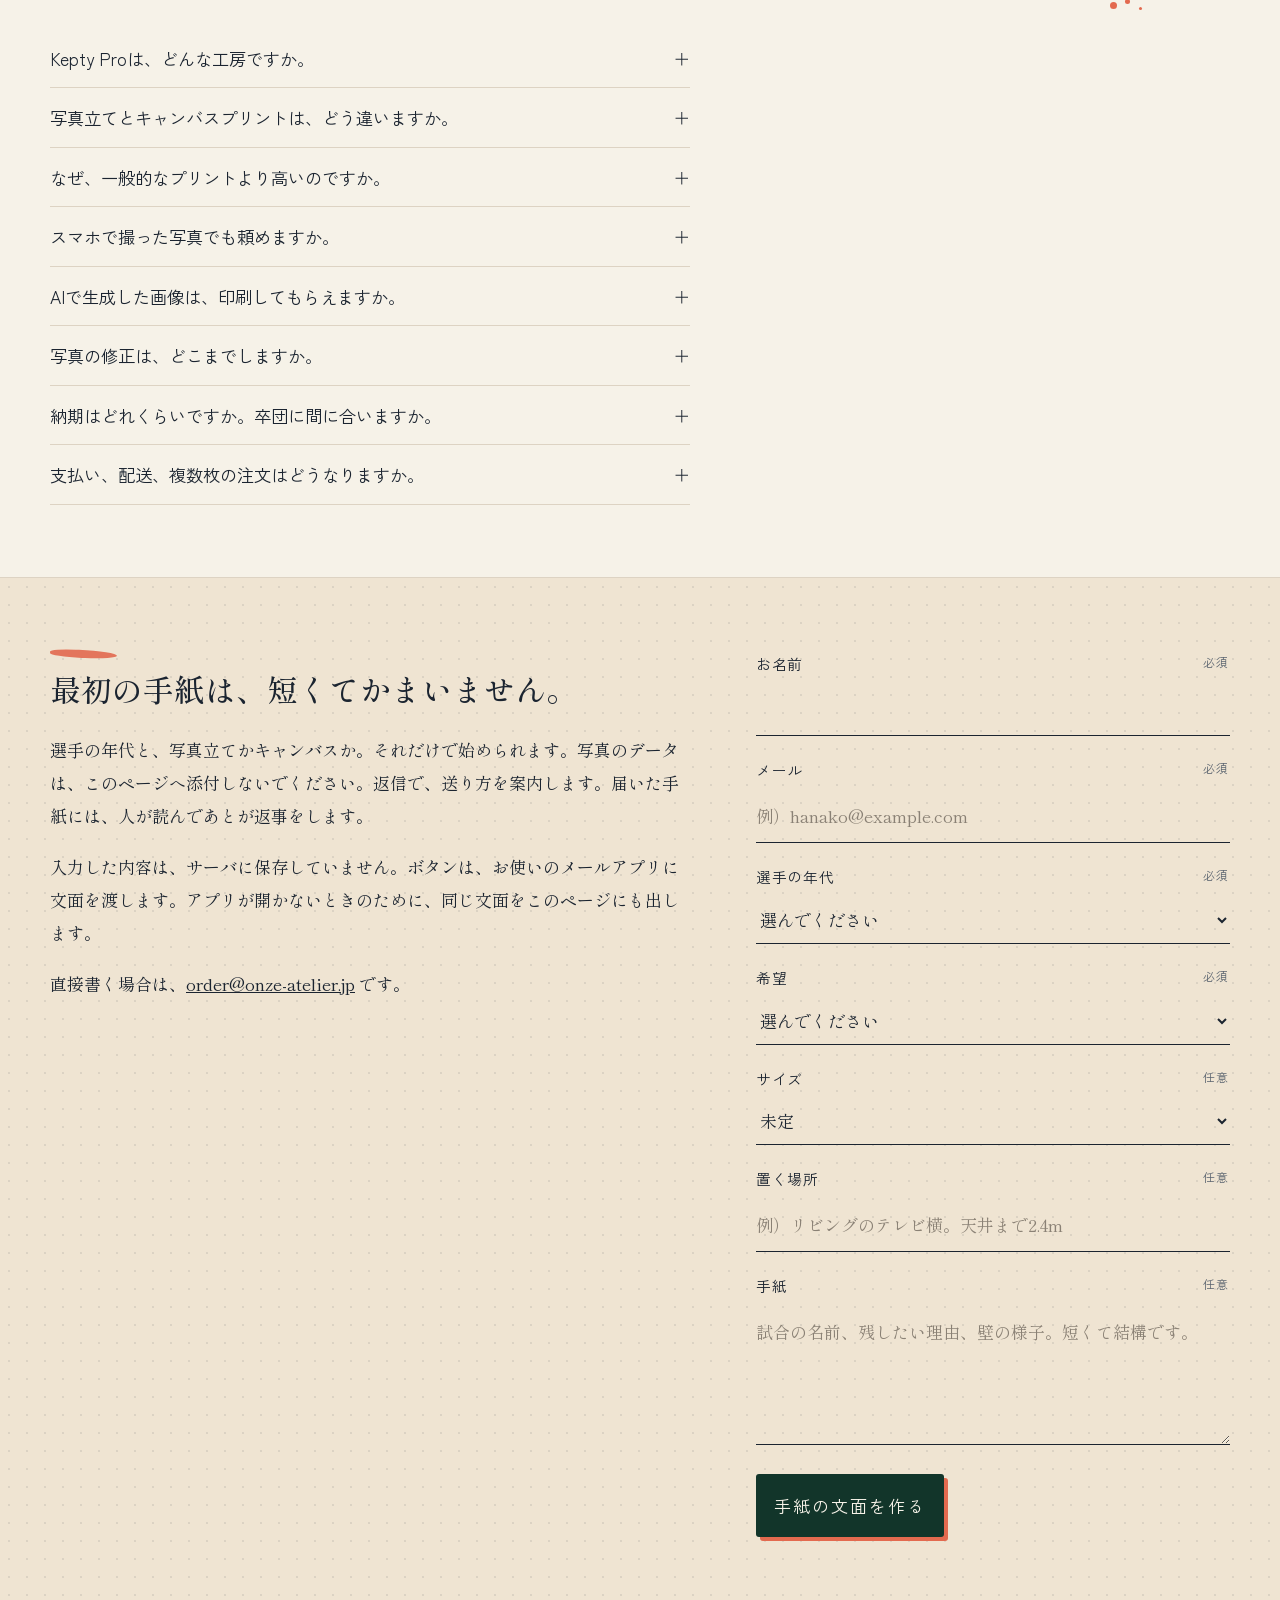
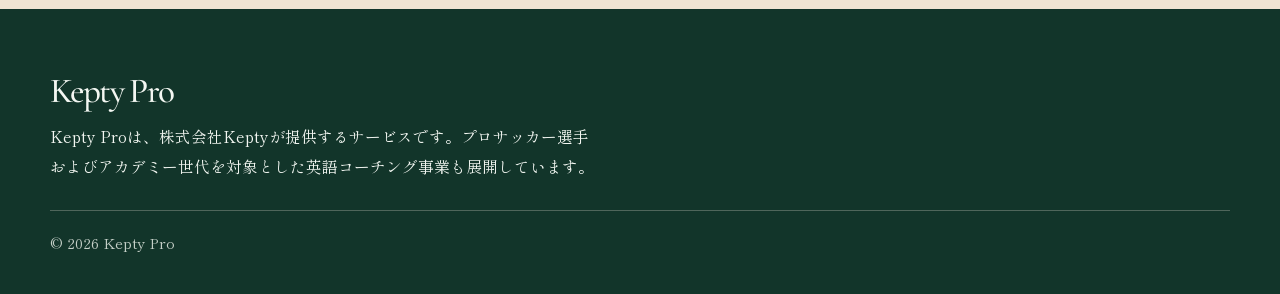
==== commit 42bd883b: "あ" ====
--- a/index.html
+++ b/index.html
@@ -270,7 +270,6 @@
             </figure>
             <h3>写真立て</h3>
             <p class="price"><span class="price-main"><span class="price-num">4,900</span><span class="price-unit">円</span></span><span class="price-tax">（税込）</span></p>
-            <p>仕事机や、祖父母の家の棚のための寸法です。六切（203×254mm）。印画のまわりに15mmの余白を残し、写真を端まで切りません。スタンドは真鍮。色は、その日の光を大きく動かさない範囲で一度だけ整えます。</p>
           </article>
           <article class="plan" id="canvas">
             <figure class="canvas-plate">
@@ -280,7 +279,6 @@
             </figure>
             <h3>キャンバス</h3>
             <p class="price"><span class="price-main"><span class="price-num">9,800</span><span class="price-unit">円</span></span><span class="price-range"><span class="price-range-strong"><span class="price-num range">〜 48,000</span><span class="price-unit">円</span></span><span class="price-tax">（税込）</span></span></p>
-            <p>部屋に掛けるためのものです。綿のキャンバスに顔料で刷り、木の枠へ手で巻き込みます。30×40cmから70×100cmまで。価格はサイズだけで変わります。どの壁に掛けるかを聞いてから、寸法を確定します。直射日光の当たる位置は、どの顔料でも不利なので、先に知らせてください。</p>
           </article>
         </div>
       </div>
@@ -333,30 +331,27 @@
             </tbody>
           </table>
         </div>
-        <p class="note">配送料は、本州・四国・九州は上の価格に含みます。北海道・沖縄・離島は実費を、サイズ確定のあとにお知らせします。改定するときは、この日付を先に変えます。</p>
+        <p class="note">※配送料：本州・四国・九州の地域は上記価格に含みます。北海道・沖縄・離島などの地域に関しては、別途配送料を要する可能性がございます。</p>
       </div>
     </section>
 
     <section class="sheet" id="flow">
       <div class="wrap">
-        <h2>手続きは、短くしています。</h2>
-        <p class="measure">工房の見学はしていません。写真と、壁や棚の様子を、手紙で往復します。</p>
+        <h2>ご購入は、簡単な3ステップのみ。</h2>
         <ol class="steps">
           <li>
-            <h3>年代と希望だけ、先に受け取る</h3>
-            <p>最初の手紙に、選手の年代、写真立てかキャンバスか、おおよそのサイズを書きます。写真そのものは、まだ添付しなくて結構です。</p>
+            <h3>ご希望条件とプリントする写真を送信する</h3>
+            <p>以下の「お申し込みはこちら。」から、ご希望の条件やプリントする写真を送信する。</p>
           </li>
           <li>
-            <h3>原データの送り方を、返信する</h3>
-            <p>大きなファイルの送り方は、返事に書きます。SNSに一度上げた画像の、保存し直しは避けてください。</p>
+            <h3>受領完了メールを受け取る</h3>
+            <p>弊社にて、送信頂いたお申し込み内容の確認が取れ次第、受領完了メールを送信します。</p>
+            <p>※配送料や写真等についての確認事項がある場合は、このタイミングで改めて相談・共有致します。</p>
           </li>
           <li>
-            <h3>トリミングを二案返す</h3>
-            <p>壁や棚の写真があれば、それに対して大きさを見ます。採用は一案です。盛るレタッチは、この往復には入りません。</p>
-          </li>
-          <li>
-            <h3>入金のあと、作って届ける</h3>
-            <p>銀行振込を確認してから制作します。写真立ては約10日、キャンバスは約14日から21日です。70×100cmは21日を見てください。口座は、返信の手紙に記載します。</p>
+            <h3>商品の到着を待つ</h3>
+            <p>商品が完成次第、ご入力いただいた住所へ郵送致します。</p>
+            <p>※お申し込み後から約1~2週間を目処に発送致します。発送時には、改めて連絡いたします。</p>
           </li>
         </ol>
       </div>
--- a/css/style.css
+++ b/css/style.css
@@ -589,11 +589,18 @@
   box-shadow: 3px 3px 0 var(--coral);
 }
 
-.steps li:nth-child(even) h3::before {
+.steps li:nth-child(2) h3::before {
   color: #8d3a2c;
   background: rgba(227, 106, 79, 0.34);
   transform: rotate(6deg);
   box-shadow: 3px 3px 0 var(--green);
+}
+
+.steps li:nth-child(3) h3::before {
+  color: #1a4a68;
+  background: rgba(61, 124, 168, 0.32);
+  transform: rotate(-3deg);
+  box-shadow: 3px 3px 0 #c9a24a;
 }
 
 .faq details {
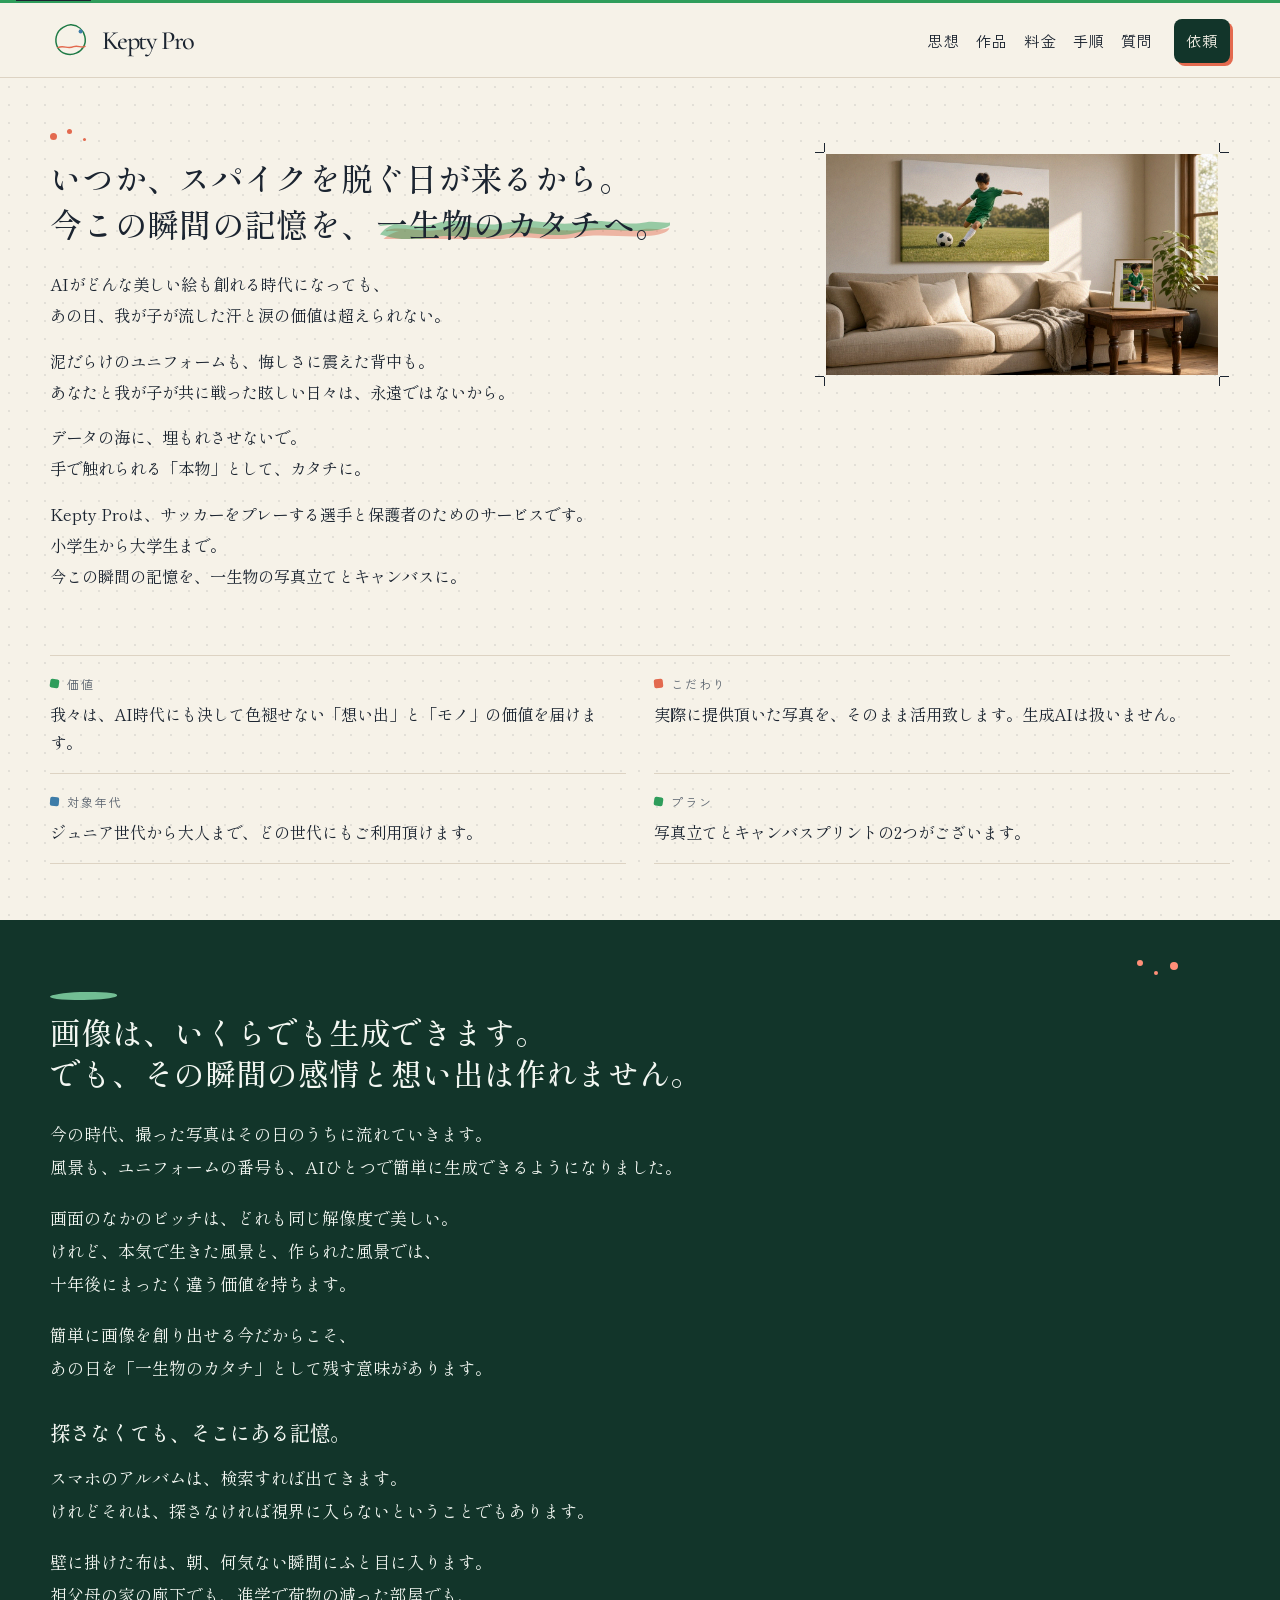
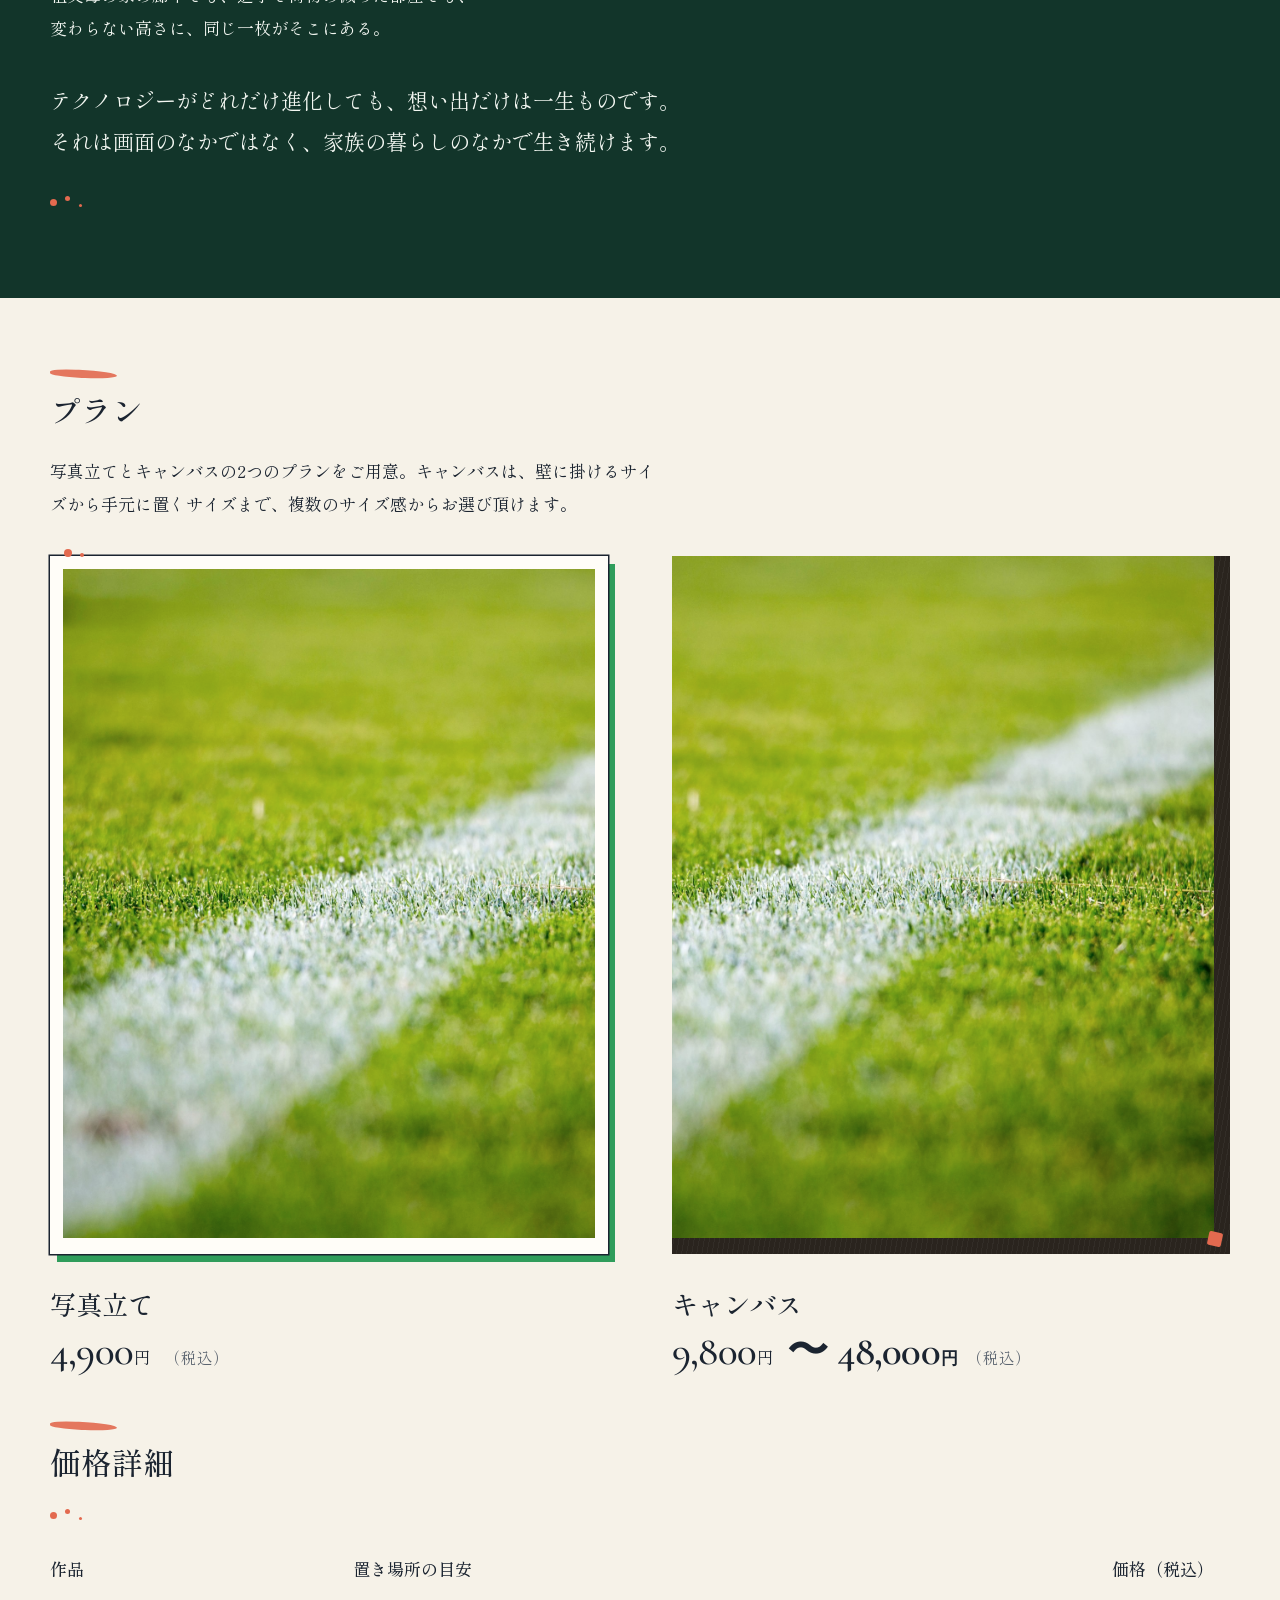
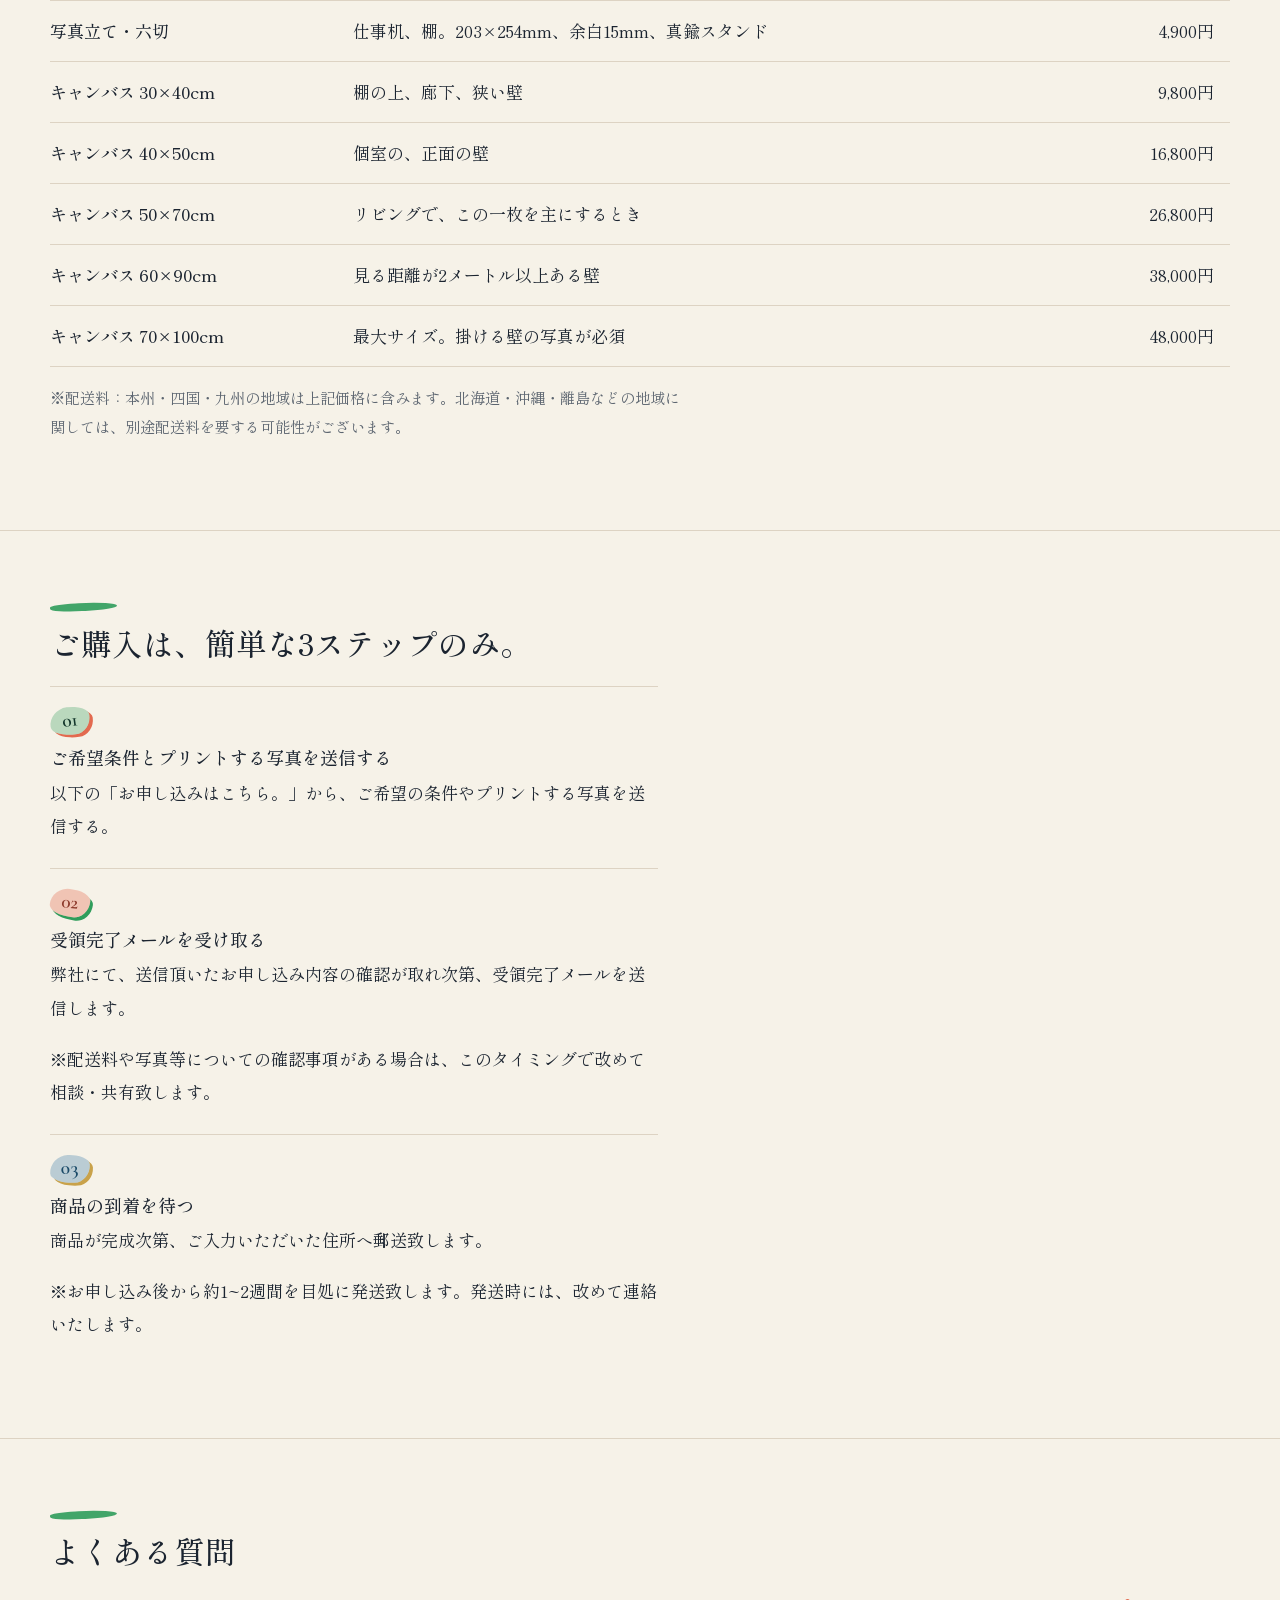
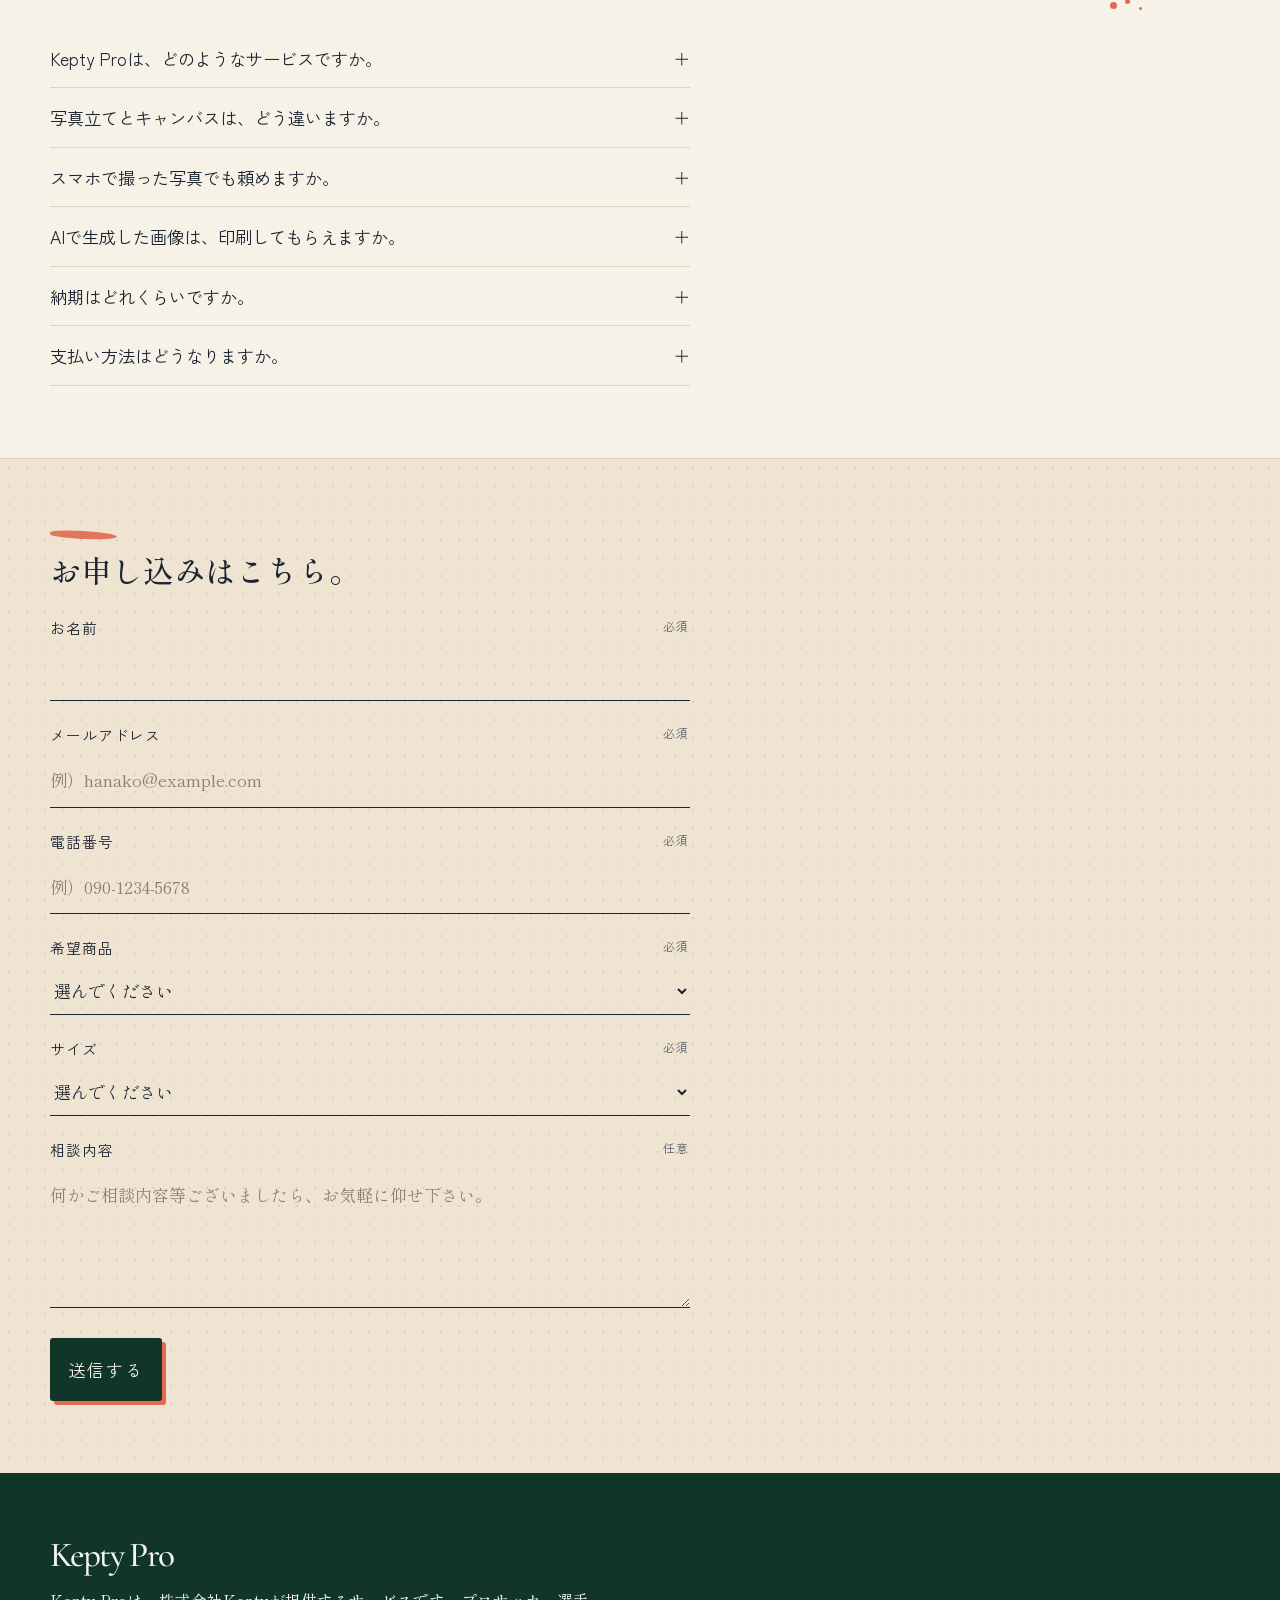
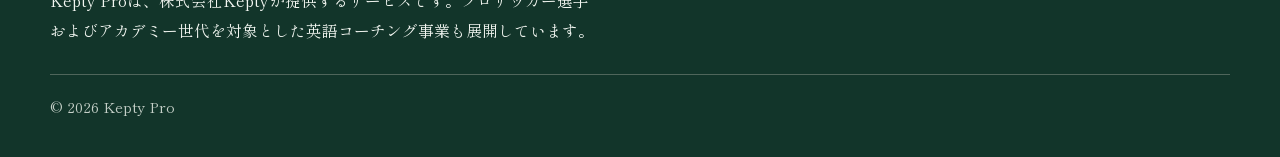
==== commit 9e79d012: "あ" ====
--- a/index.html
+++ b/index.html
@@ -3,7 +3,7 @@
 <head>
   <meta charset="utf-8">
   <meta name="viewport" content="width=device-width, initial-scale=1">
-  <!-- 公開前に置き換える: ドメイン onze-atelier.jp / メール order@onze-atelier.jp / sitemap・llms.txt・このJSON-LD -->
+  <!-- 公開前に置き換える: ドメイン onze-atelier.jp / sitemap・llms.txt・このJSON-LD。申し込みの届き先は contact@kepty.co -->
   <title>サッカーの写真をキャンバスにする工房｜Kepty Pro</title>
   <meta name="description" content="Kepty Proは、サッカークラブに所属する選手の保護者向けの工房です。小学生から大学生まで。実在の写真だけを、写真立て4,900円、キャンバスプリント9,800円から48,000円（税込）で作品にします。">
   <meta name="robots" content="index,follow,max-image-preview:large">
@@ -44,7 +44,7 @@
         "@id": "https://onze-atelier.jp/#org",
         "name": "Kepty Pro",
         "url": "https://onze-atelier.jp/",
-        "email": "order@onze-atelier.jp",
+        "email": "contact@kepty.co",
         "description": "サッカークラブに所属する選手の保護者向けに、実在の写真をキャンバスプリントと写真立てへ制作する工房。",
         "areaServed": "JP",
         "logo": "https://onze-atelier.jp/favicon.svg"
@@ -100,66 +100,50 @@
         "mainEntity": [
           {
             "@type": "Question",
-            "name": "Kepty Proは、どんな工房ですか。",
-            "acceptedAnswer": {
-              "@type": "Answer",
-              "text": "サッカークラブに所属する選手の写真を、キャンバスプリントと写真立てに制作する工房です。依頼を想定しているのは、その保護者です。選手の年齢は小学生から大学生までです。生成画像は扱わず、実際に撮影された写真だけを作品にします。"
+            "name": "Kepty Proは、どのようなサービスですか。",
+            "acceptedAnswer": {
+              "@type": "Answer",
+              "text": "サッカークラブに所属する選手の写真を、一生の想い出として写真立てやキャンバスのカタチへ制作するサービスです。"
             }
           },
           {
             "@type": "Question",
-            "name": "写真立てとキャンバスプリントは、どう違いますか。",
-            "acceptedAnswer": {
-              "@type": "Answer",
-              "text": "写真立ては卓上の一枚で、六切（203×254mm）、真鍮スタンド付き、税込4,900円です。キャンバスプリントは壁に掛ける作品で、税込9,800円（30×40cm）から48,000円（70×100cm）まで、サイズによって価格が変わります。"
+            "name": "写真立てとキャンバスは、どう違いますか。",
+            "acceptedAnswer": {
+              "@type": "Answer",
+              "text": "写真立ては、卓上に置いて飾るスタイルです。キャンバスは、卓上に飾るタイプや地面に置くタイプ、壁に掛けるタイプなど、様々なスタイルをご用意しております。"
             }
           },
           {
             "@type": "Question",
-            "name": "なぜ、一般的なプリントより高いのですか。",
-            "acceptedAnswer": {
-              "@type": "Answer",
-              "text": "量販のキャンバスプリントのおおよそ三倍を目安にしています。費用は、実在の写真だけを扱うこと、トリミングを往復して決めること、屋内に長く掛ける前提で顔料とキャンバスと木枠を選ぶことに置いています。安いプリントを否定しているのではありません。残し方の仕事が違います。"
+            "name": "スマホで撮った写真でも頼めますか。",
+            "acceptedAnswer": {
+              "@type": "Answer",
+              "text": "可能です。"
             }
           },
           {
             "@type": "Question",
-            "name": "スマホで撮った写真でも頼めますか。",
-            "acceptedAnswer": {
-              "@type": "Answer",
-              "text": "頼めます。長辺3,000ピクセル以上を推奨します。それより小さい場合は、写真立てか30×40cmまでをご提案します。SNSへ一度投稿した画像を保存し直したものではなく、撮影したときの原データを送ってください。"
+            "name": "AIで生成した画像は、印刷してもらえますか。",
+            "acceptedAnswer": {
+              "@type": "Answer",
+              "text": "可能です。"
             }
           },
           {
             "@type": "Question",
-            "name": "AIで生成した画像は、印刷してもらえますか。",
-            "acceptedAnswer": {
-              "@type": "Answer",
-              "text": "印刷しません。画像をデジタルで作れる今だからこそ、この工房が残すのは、選手がその場にいた写真だけです。いなかったシーンを作る仕事はしていません。"
+            "name": "納期はどれくらいですか。",
+            "acceptedAnswer": {
+              "@type": "Answer",
+              "text": "写真立て・キャンバス共に、お申し込みを頂いた翌日から約1~2週間を目処に発送致します。"
             }
           },
           {
             "@type": "Question",
-            "name": "写真の修正は、どこまでしますか。",
-            "acceptedAnswer": {
-              "@type": "Answer",
-              "text": "トリミング、水平の補正、強すぎる黄かぶり、明らかなゴミの除去までです。肌を滑らかにすること、体型を変えること、空や背景を別のものに差し替えること、番号や得点を書き足すことはしません。"
-            }
-          },
-          {
-            "@type": "Question",
-            "name": "納期はどれくらいですか。卒団に間に合いますか。",
-            "acceptedAnswer": {
-              "@type": "Answer",
-              "text": "写真立ては内容の確定から約10日、キャンバスプリントは約14日から21日です。70×100cmは21日を見てください。卒団や引退の季節は依頼が重なります。式に間に合わせる場合は、3週間以上前に写真とサイズを確定してください。特急の制作は受けていません。"
-            }
-          },
-          {
-            "@type": "Question",
-            "name": "支払い、配送、複数枚の注文はどうなりますか。",
-            "acceptedAnswer": {
-              "@type": "Answer",
-              "text": "支払いは銀行振込で、入金を確認してから制作します。口座は返信で案内します。完成品は自宅へ届けます。配送料は本州・四国・九州は価格に含み、北海道・沖縄・離島は実費です。ご家族の別の家へ同じ作品を届けることはできます。チーム全員へ配る大量注文は受けていません。一度の依頼は三点までを目安にしてください。写真は制作と確認以外に使わず、作例としての公開は許諾があった場合だけです。"
+            "name": "支払い方法はどうなりますか。",
+            "acceptedAnswer": {
+              "@type": "Answer",
+              "text": "クレジットカード決済もしくは銀行振込のご活用が可能です。詳しくは、お申し込みの受領完了メールにて共有致します。"
             }
           }
         ]
@@ -362,79 +346,58 @@
         <h2>よくある質問</h2>
         <div class="splatter end" aria-hidden="true"></div>
         <details>
-          <summary>Kepty Proは、どんな工房ですか。</summary>
-          <p>サッカークラブに所属する選手の写真を、キャンバスプリントと写真立てに制作する工房です。依頼を想定しているのは、その保護者です。選手の年齢は小学生から大学生までです。生成画像は扱わず、実際に撮影された写真だけを作品にします。</p>
-        </details>
-        <details>
-          <summary>写真立てとキャンバスプリントは、どう違いますか。</summary>
-          <p>写真立ては卓上の一枚で、六切（203×254mm）、真鍮スタンド付き、税込4,900円です。キャンバスプリントは壁に掛ける作品で、税込9,800円（30×40cm）から48,000円（70×100cm）まで、サイズによって価格が変わります。</p>
-        </details>
-        <details>
-          <summary>なぜ、一般的なプリントより高いのですか。</summary>
-          <p>量販のキャンバスプリントのおおよそ三倍を目安にしています。費用は、実在の写真だけを扱うこと、トリミングを往復して決めること、屋内に長く掛ける前提で顔料とキャンバスと木枠を選ぶことに置いています。安いプリントを否定しているのではありません。残し方の仕事が違います。</p>
+          <summary>Kepty Proは、どのようなサービスですか。</summary>
+          <p>サッカークラブに所属する選手の写真を、一生の想い出として写真立てやキャンバスのカタチへ制作するサービスです。</p>
+        </details>
+        <details>
+          <summary>写真立てとキャンバスは、どう違いますか。</summary>
+          <p>写真立ては、卓上に置いて飾るスタイルです。キャンバスは、卓上に飾るタイプや地面に置くタイプ、壁に掛けるタイプなど、様々なスタイルをご用意しております。</p>
         </details>
         <details>
           <summary>スマホで撮った写真でも頼めますか。</summary>
-          <p>頼めます。長辺3,000ピクセル以上を推奨します。それより小さい場合は、写真立てか30×40cmまでをご提案します。SNSへ一度投稿した画像を保存し直したものではなく、撮影したときの原データを送ってください。</p>
+          <p>可能です。</p>
         </details>
         <details>
           <summary>AIで生成した画像は、印刷してもらえますか。</summary>
-          <p>印刷しません。画像をデジタルで作れる今だからこそ、この工房が残すのは、選手がその場にいた写真だけです。いなかったシーンを作る仕事はしていません。</p>
-        </details>
-        <details>
-          <summary>写真の修正は、どこまでしますか。</summary>
-          <p>トリミング、水平の補正、強すぎる黄かぶり、明らかなゴミの除去までです。肌を滑らかにすること、体型を変えること、空や背景を別のものに差し替えること、番号や得点を書き足すことはしません。</p>
-        </details>
-        <details>
-          <summary>納期はどれくらいですか。卒団に間に合いますか。</summary>
-          <p>写真立ては内容の確定から約10日、キャンバスプリントは約14日から21日です。70×100cmは21日を見てください。卒団や引退の季節は依頼が重なります。式に間に合わせる場合は、3週間以上前に写真とサイズを確定してください。特急の制作は受けていません。</p>
-        </details>
-        <details>
-          <summary>支払い、配送、複数枚の注文はどうなりますか。</summary>
-          <p>支払いは銀行振込で、入金を確認してから制作します。口座は返信で案内します。完成品は自宅へ届けます。配送料は本州・四国・九州は価格に含み、北海道・沖縄・離島は実費です。ご家族の別の家へ同じ作品を届けることはできます。チーム全員へ配る大量注文は受けていません。一度の依頼は三点までを目安にしてください。写真は制作と確認以外に使わず、作例としての公開は許諾があった場合だけです。</p>
+          <p>可能です。</p>
+        </details>
+        <details>
+          <summary>納期はどれくらいですか。</summary>
+          <p>写真立て・キャンバス共に、お申し込みを頂いた翌日から約1~2週間を目処に発送致します。</p>
+        </details>
+        <details>
+          <summary>支払い方法はどうなりますか。</summary>
+          <p>クレジットカード決済もしくは銀行振込のご活用が可能です。詳しくは、お申し込みの受領完了メールにて共有致します。</p>
         </details>
       </div>
     </section>
 
     <section class="order" id="order">
-      <div class="wrap order-grid">
-        <div>
-          <h2>最初の手紙は、短くてかまいません。</h2>
-          <p>選手の年代と、写真立てかキャンバスか。それだけで始められます。写真のデータは、このページへ添付しないでください。返信で、送り方を案内します。届いた手紙には、人が読んであとが返事をします。</p>
-          <p>入力した内容は、サーバに保存していません。ボタンは、お使いのメールアプリに文面を渡します。アプリが開かないときのために、同じ文面をこのページにも出します。</p>
-          <p>直接書く場合は、<a href="mailto:order@onze-atelier.jp">order@onze-atelier.jp</a> です。</p>
-          <noscript>
-            <p>フォームを使うにはJavaScriptが必要です。同じアドレスへ、年代と希望を書いて送ってください。</p>
-          </noscript>
-        </div>
-        <form id="order-form" aria-label="依頼の手紙">
+      <div class="wrap">
+        <h2>お申し込みはこちら。</h2>
+        <form id="order-form" action="https://formsubmit.co/contact@kepty.co" method="POST" aria-label="お申し込み">
           <div id="form-alert" class="alert" role="alert" tabindex="-1" hidden></div>
           <div class="hp" aria-hidden="true">
-            <label>会社名<input type="text" name="company" tabindex="-1" autocomplete="off"></label>
-          </div>
+            <label>会社名<input type="text" name="_honey" tabindex="-1" autocomplete="off"></label>
+          </div>
+          <input type="hidden" name="_subject" value="Kepty Proへのお申し込み">
+          <input type="hidden" name="_template" value="table">
+          <input type="hidden" name="_captcha" value="false">
           <div class="field">
             <label for="name">お名前<span class="req">必須</span></label>
-            <input id="name" name="name" type="text" autocomplete="name" aria-required="true">
-          </div>
-          <div class="field">
-            <label for="email">メール<span class="req">必須</span></label>
+            <input id="name" name="お名前" type="text" autocomplete="name" aria-required="true">
+          </div>
+          <div class="field">
+            <label for="email">メールアドレス<span class="req">必須</span></label>
             <input id="email" name="email" type="email" autocomplete="email" inputmode="email" autocapitalize="off" aria-required="true" placeholder="例）hanako@example.com">
           </div>
           <div class="field">
-            <label for="age">選手の年代<span class="req">必須</span></label>
-            <select id="age" name="age" aria-required="true">
-              <option value="">選んでください</option>
-              <option>小学校・低学年</option>
-              <option>小学校・高学年</option>
-              <option>中学校</option>
-              <option>高校</option>
-              <option>大学</option>
-              <option>複数の年代（兄弟など）</option>
-            </select>
-          </div>
-          <div class="field">
-            <label for="plan">希望<span class="req">必須</span></label>
-            <select id="plan" name="plan" aria-required="true">
+            <label for="tel">電話番号<span class="req">必須</span></label>
+            <input id="tel" name="電話番号" type="tel" autocomplete="tel" inputmode="tel" aria-required="true" placeholder="例）090-1234-5678">
+          </div>
+          <div class="field">
+            <label for="plan">希望商品<span class="req">必須</span></label>
+            <select id="plan" name="希望商品" aria-required="true">
               <option value="">選んでください</option>
               <option>写真立て（4,900円）</option>
               <option>キャンバスプリント（9,800円から48,000円）</option>
@@ -442,9 +405,9 @@
             </select>
           </div>
           <div class="field">
-            <label for="size">サイズ<span class="req">任意</span></label>
-            <select id="size" name="size">
-              <option value="">未定</option>
+            <label for="size">サイズ<span class="req">必須</span></label>
+            <select id="size" name="サイズ" aria-required="true">
+              <option value="">選んでください</option>
               <option>写真立て（六切）</option>
               <option>30×40cm</option>
               <option>40×50cm</option>
@@ -455,25 +418,18 @@
             </select>
           </div>
           <div class="field">
-            <label for="place">置く場所<span class="req">任意</span></label>
-            <input id="place" name="place" type="text" placeholder="例）リビングのテレビ横。天井まで2.4m">
-          </div>
-          <div class="field">
-            <label for="message">手紙<span class="req">任意</span></label>
-            <textarea id="message" name="message" placeholder="試合の名前、残したい理由、壁の様子。短くて結構です。"></textarea>
+            <label for="message">相談内容<span class="req">任意</span></label>
+            <textarea id="message" name="相談内容" placeholder="何かご相談内容等ございましたら、お気軽に仰せ下さい。"></textarea>
           </div>
           <div class="form-actions">
-            <button class="submit" type="submit">手紙の文面を作る</button>
-          </div>
-          <div id="draft" class="draft" hidden>
-            <h3>手紙の文面</h3>
-            <p>この文面を、<a href="mailto:order@onze-atelier.jp">order@onze-atelier.jp</a> へ送ってください。</p>
-            <textarea id="draft-text" readonly></textarea>
-            <div class="form-actions">
-              <button type="button" class="ghost" id="copy-draft">文面をコピーする</button>
-            </div>
+            <button class="submit" type="submit">送信する</button>
           </div>
         </form>
+        <div id="order-done" class="order-done" role="status" tabindex="-1" hidden>
+          <p>依頼が完了しました。</p>
+          <p>お申し込み内容の確認が取れ次第、受領完了メールを送信致しますので、少々お待ち下さい。</p>
+          <p>ご注文ありがとうございました。</p>
+        </div>
       </div>
     </section>
   </main>
@@ -485,6 +441,6 @@
       <p class="copy">© 2026 Kepty Pro</p>
     </div>
   </footer>
-  <script src="js/main.js" defer></script>
+  <script src="js/main.js?v=2" defer></script>
 </body>
 </html>
--- a/css/style.css
+++ b/css/style.css
@@ -692,6 +692,29 @@
 
 .alert p { margin: 0 0 0.25em; }
 
+.order h2,
+.order form,
+.order-done {
+  max-width: 40rem;
+}
+
+.order-done p {
+  margin: 0 0 0.85em;
+}
+
+.order-done p:first-child {
+  font-size: 1.28rem;
+}
+
+.order-done p:last-child {
+  margin-top: 1.15em;
+}
+
+.submit:disabled {
+  cursor: wait;
+  opacity: 0.65;
+}
+
 .form-actions {
   display: flex;
   flex-wrap: wrap;
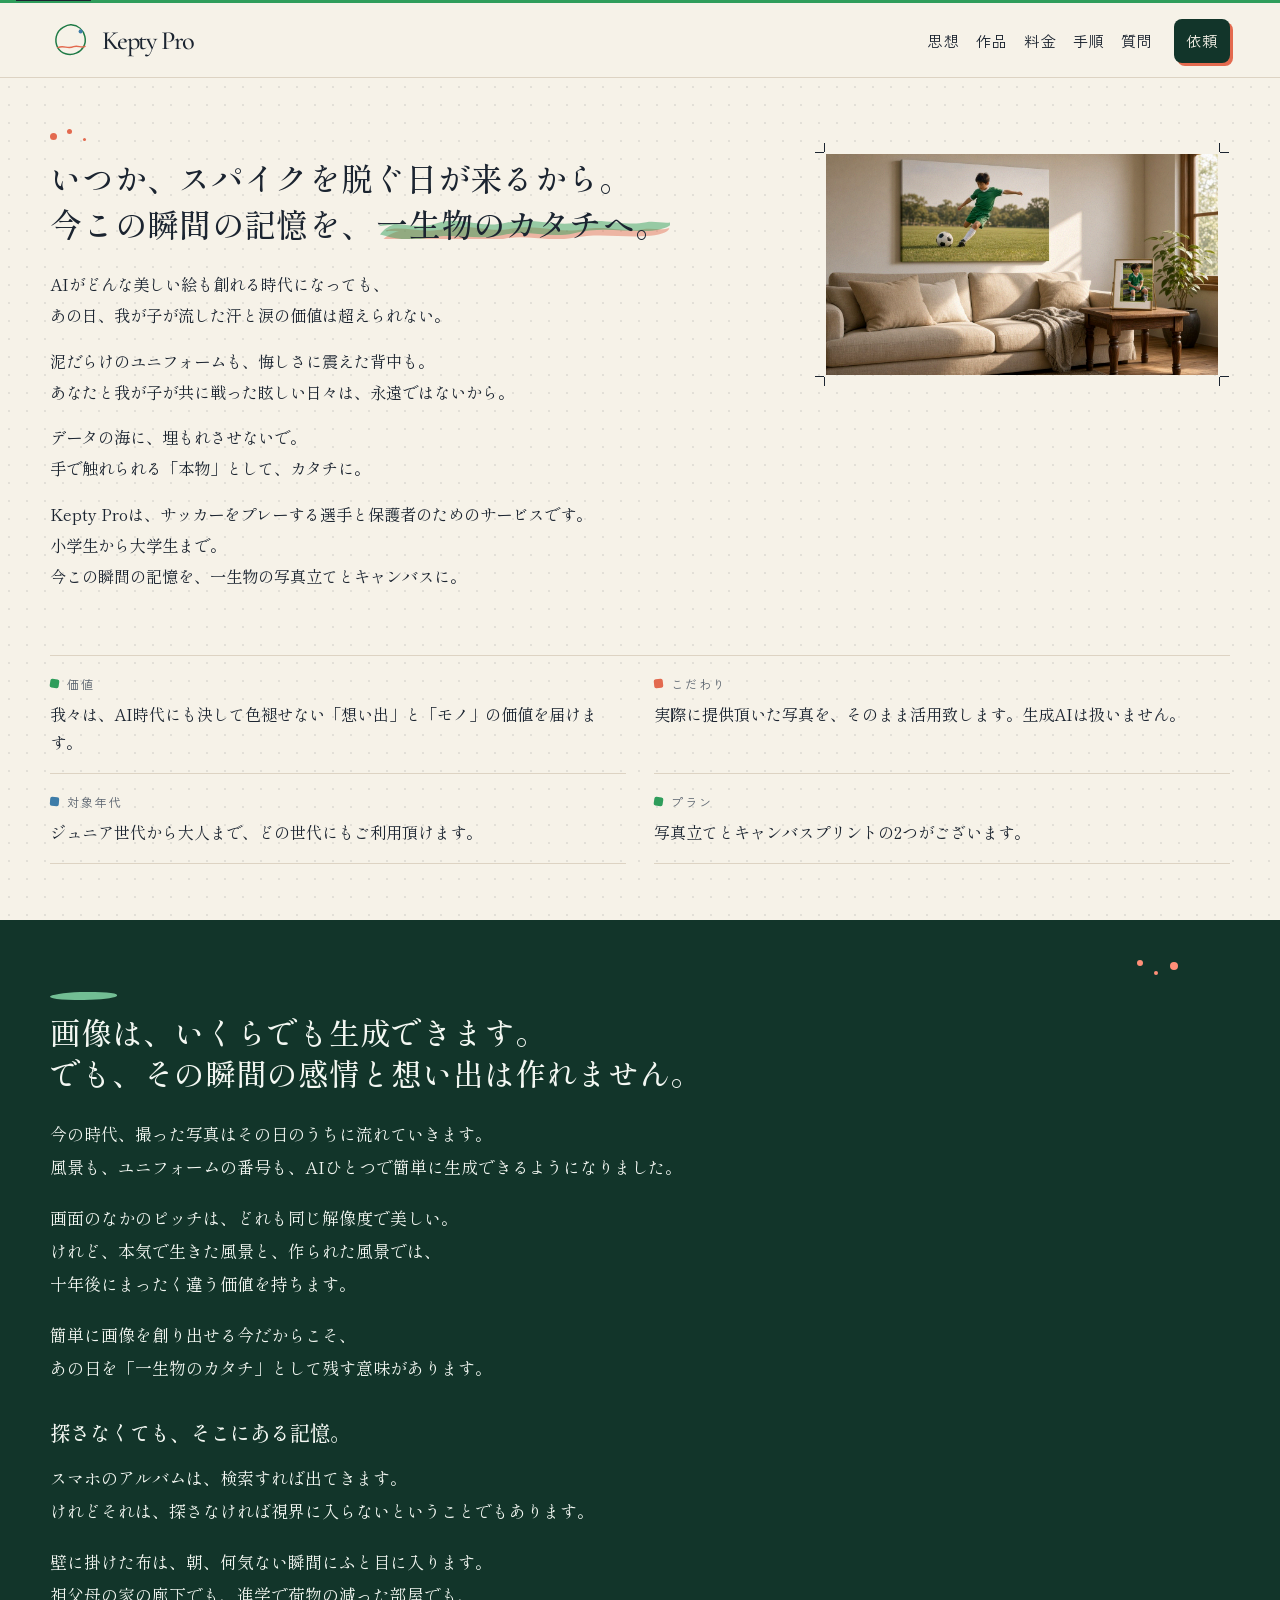
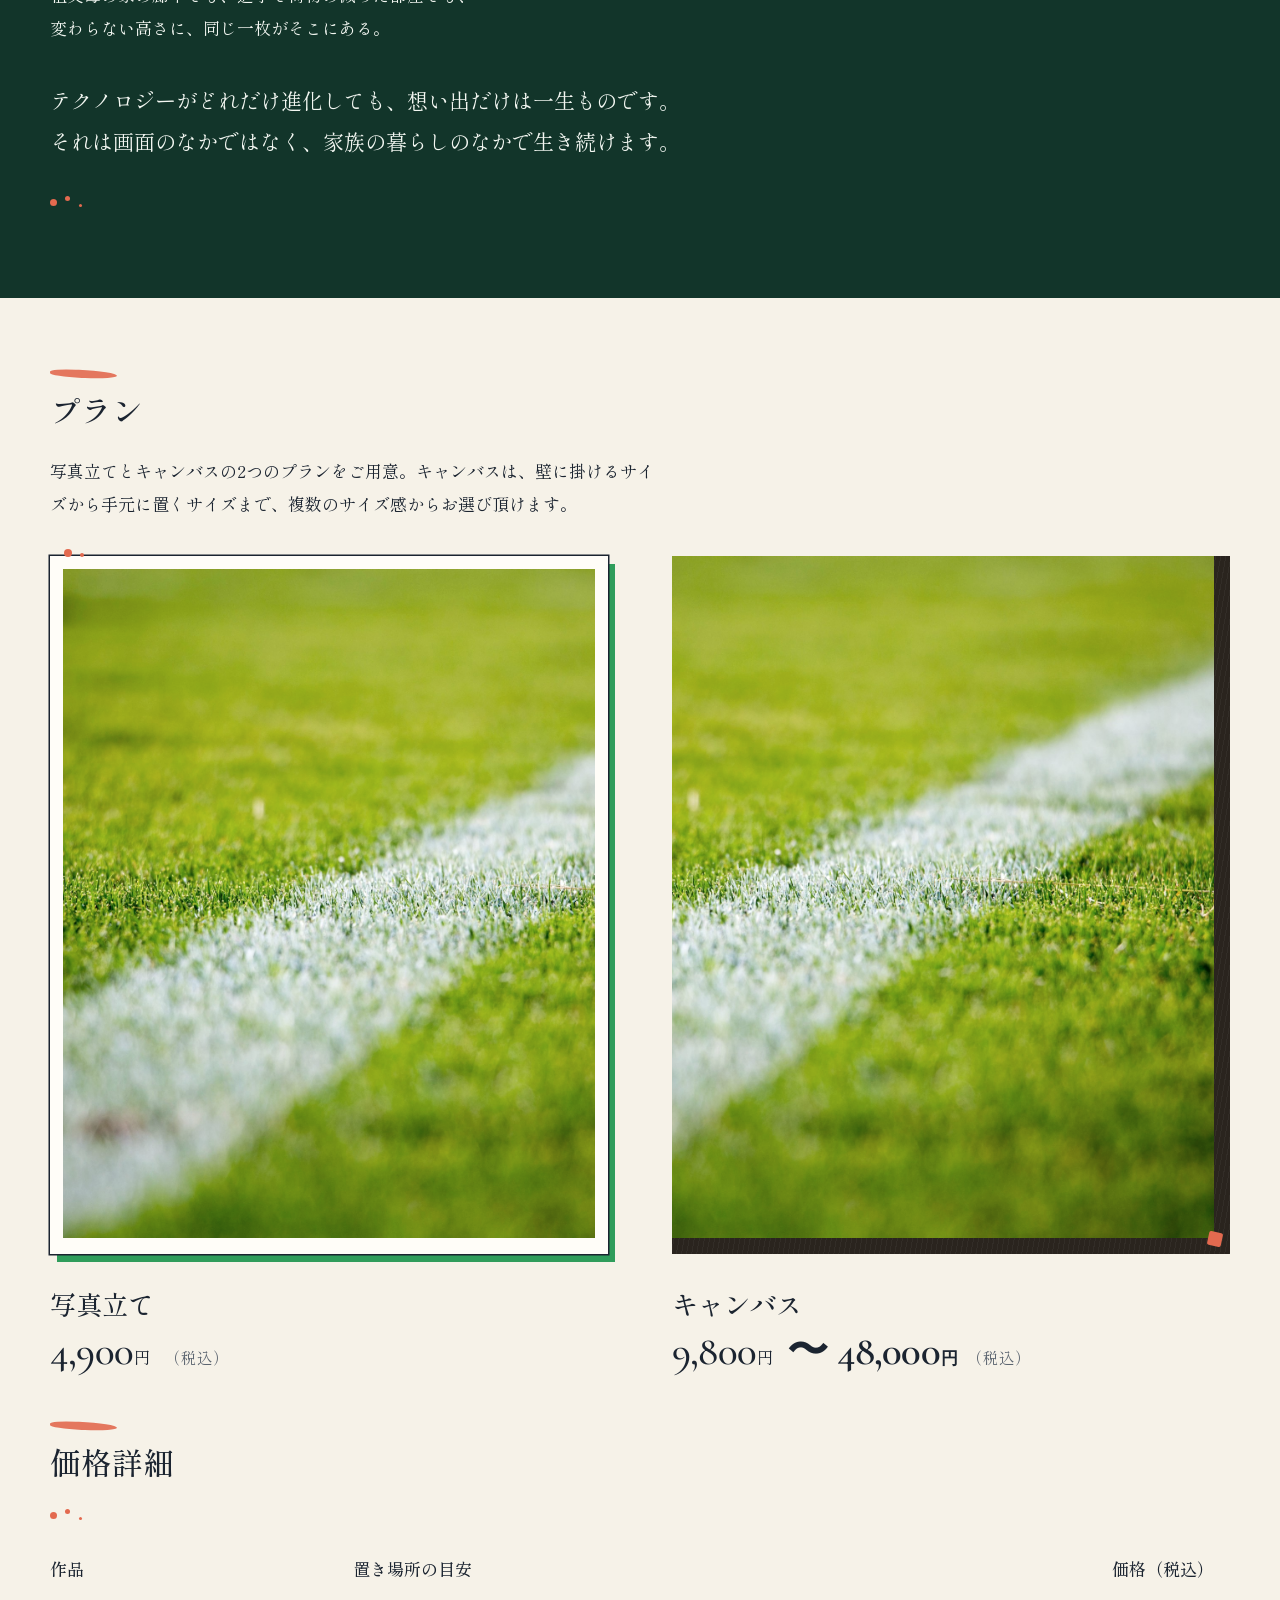
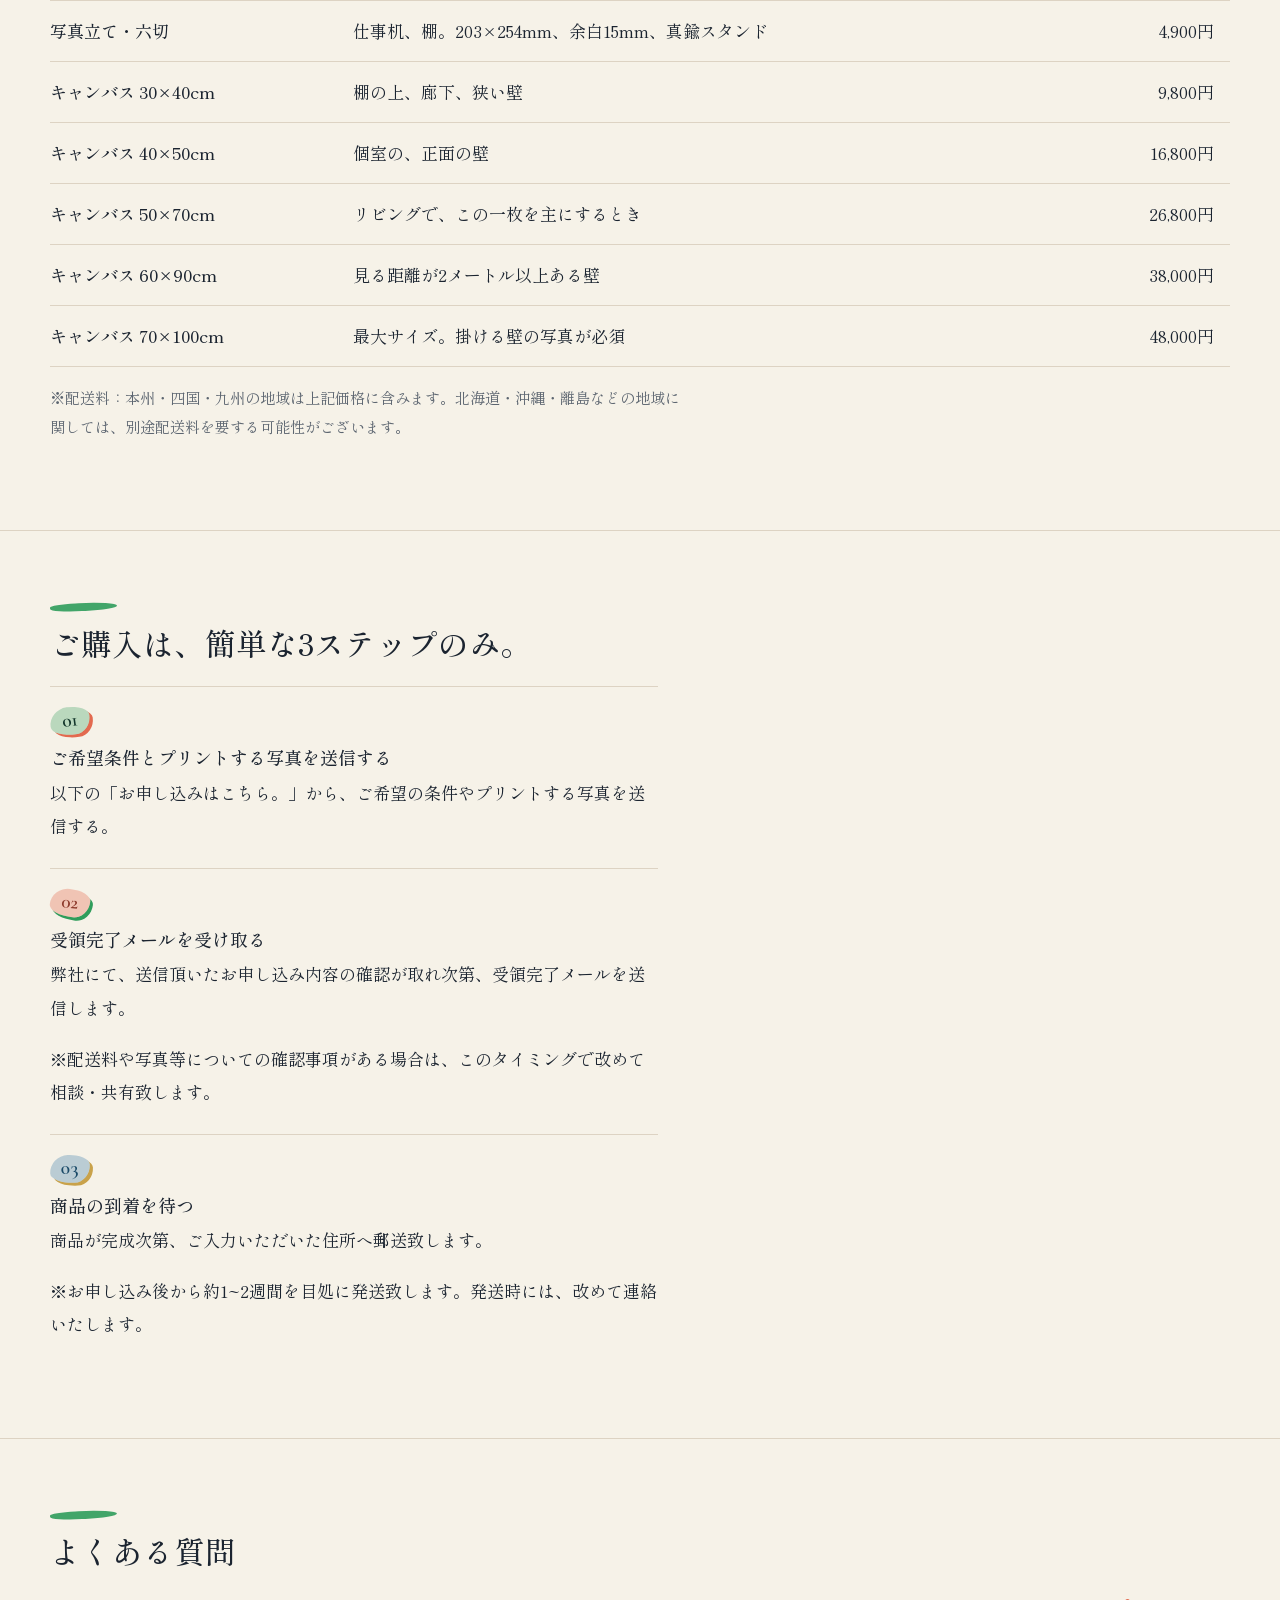
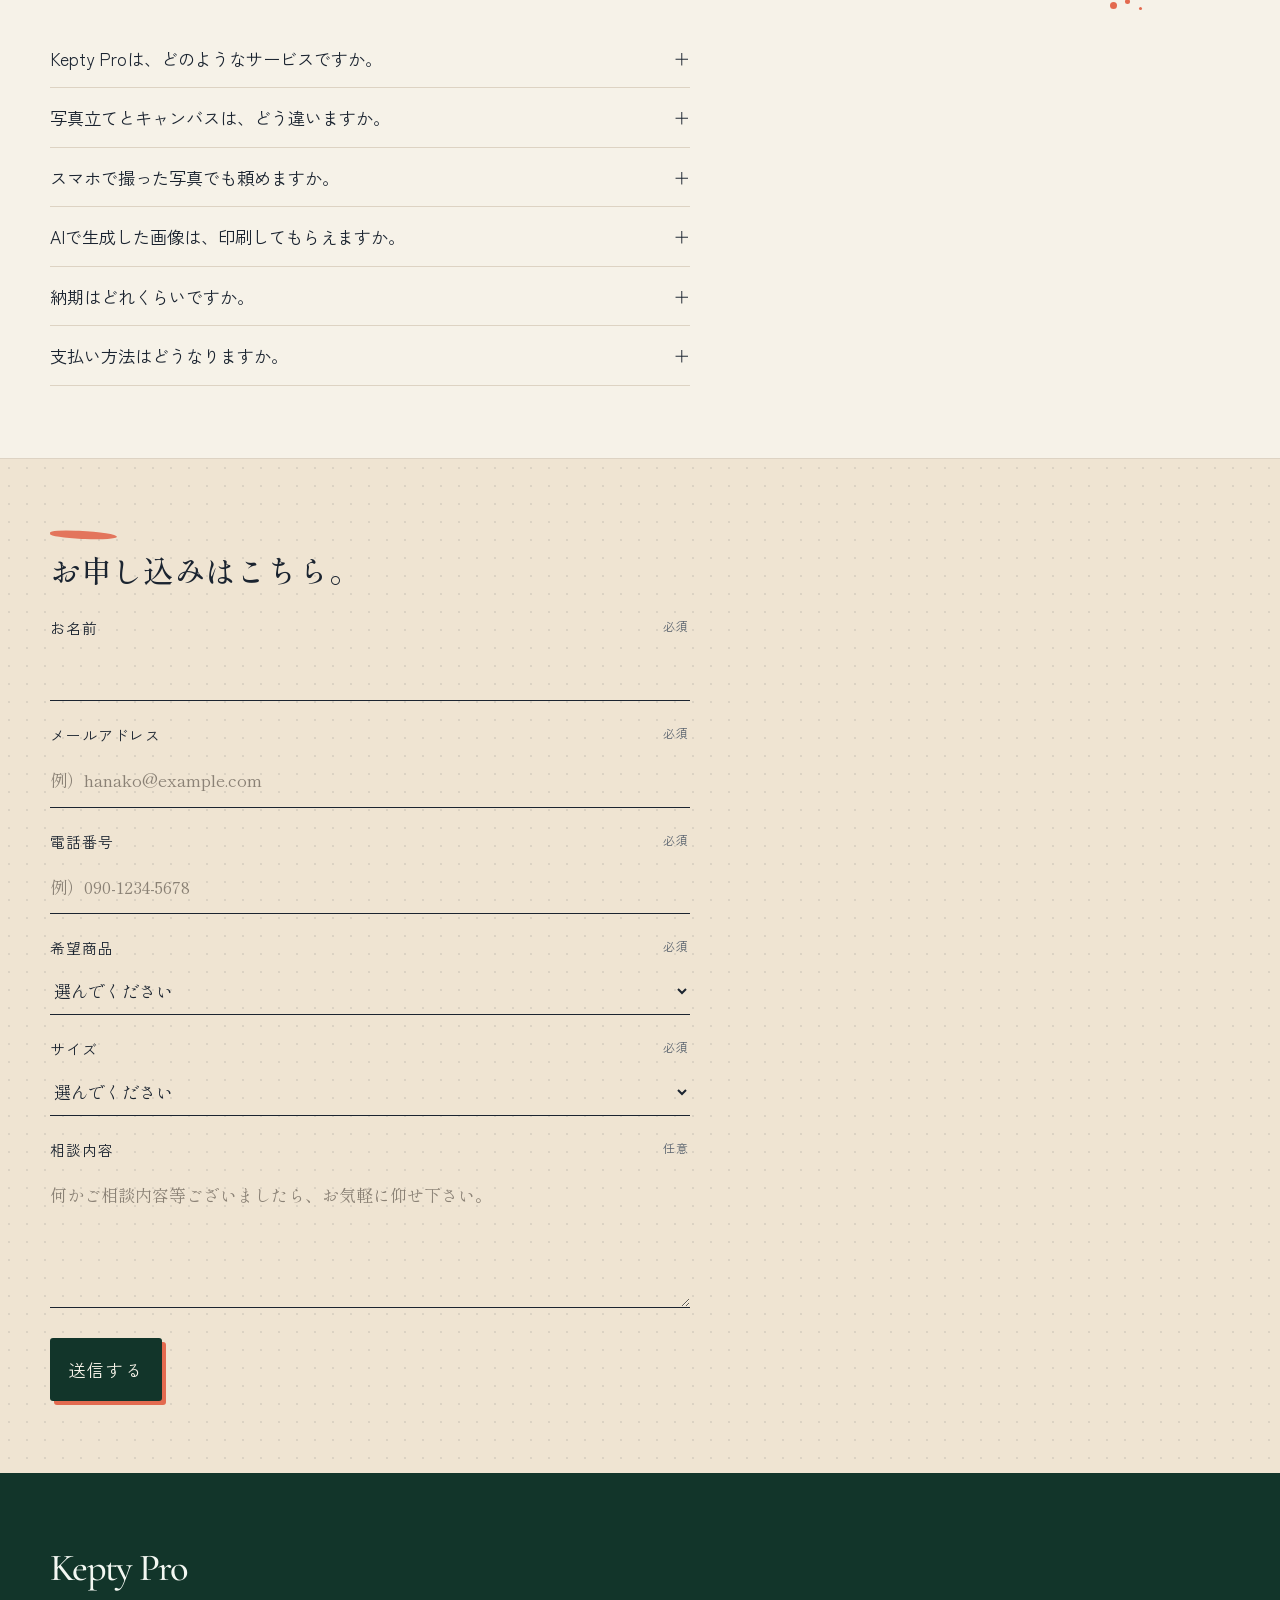
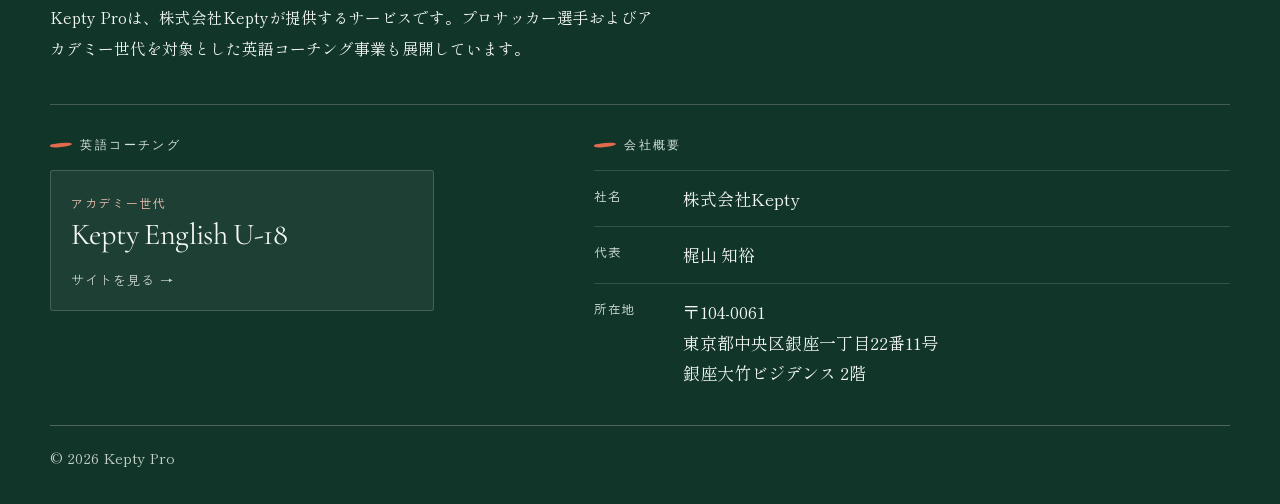
==== commit 73ec63aa: "あ" ====
--- a/index.html
+++ b/index.html
@@ -427,7 +427,7 @@
         </form>
         <div id="order-done" class="order-done" role="status" tabindex="-1" hidden>
           <p>依頼が完了しました。</p>
-          <p>お申し込み内容の確認が取れ次第、受領完了メールを送信致しますので、少々お待ち下さい。</p>
+          <p>お申し込み内容の確認が取れ次第、受領完了メールを送信致します。</p>
           <p>ご注文ありがとうございました。</p>
         </div>
       </div>
@@ -436,8 +436,43 @@
 
   <footer class="colophon">
     <div class="wrap">
-      <p class="mark-en">Kepty Pro</p>
-      <p class="colophon-lead">Kepty Proは、株式会社Keptyが提供するサービスです。プロサッカー選手およびアカデミー世代を対象とした英語コーチング事業も展開しています。</p>
+      <div class="colophon-brand">
+        <p class="mark-en">Kepty Pro</p>
+        <p class="colophon-lead">Kepty Proは、株式会社Keptyが提供するサービスです。プロサッカー選手およびアカデミー世代を対象とした英語コーチング事業も展開しています。</p>
+      </div>
+      <div class="colophon-panels">
+        <section class="colophon-panel" aria-labelledby="english-heading">
+          <h2 id="english-heading">英語コーチング</h2>
+          <a class="colophon-link" href="https://www.keptyenglishyouth.com/" target="_blank" rel="noopener noreferrer">
+            <span class="colophon-link-kicker">アカデミー世代</span>
+            <span class="colophon-link-name">Kepty English U-18</span>
+            <span class="colophon-link-go">サイトを見る</span>
+          </a>
+        </section>
+        <section class="colophon-panel" aria-labelledby="company-heading">
+          <h2 id="company-heading">会社概要</h2>
+          <dl class="company">
+            <div>
+              <dt>社名</dt>
+              <dd>株式会社Kepty</dd>
+            </div>
+            <div>
+              <dt>代表</dt>
+              <dd>梶山 知裕</dd>
+            </div>
+            <div>
+              <dt>所在地</dt>
+              <dd>
+                <address>
+                  〒104-0061<br>
+                  東京都中央区銀座一丁目22番11号<br>
+                  銀座大竹ビジデンス 2階
+                </address>
+              </dd>
+            </div>
+          </dl>
+        </section>
+      </div>
       <p class="copy">© 2026 Kepty Pro</p>
     </div>
   </footer>
--- a/css/style.css
+++ b/css/style.css
@@ -755,42 +755,140 @@
 .colophon {
   background: var(--pitch);
   color: var(--ivory);
-  padding: 64px 0 36px;
+  padding: 76px 0 32px;
 }
 
 .colophon .mark-en {
-  font-size: clamp(1.7rem, 3vw, 2.2rem);
-  margin: 0 0 14px;
-}
+  font-size: clamp(1.9rem, 3vw, 2.45rem);
+  margin: 0 0 16px;
+}
+
+.colophon-brand { max-width: 38rem; }
 
 .colophon-lead {
-  margin: 0 0 28px;
-  max-width: 34rem;
+  margin: 0;
   font-size: 0.98rem;
-  line-height: 1.9;
+  line-height: 1.95;
+}
+
+.colophon-panels {
+  display: grid;
+  gap: 36px;
+  margin-top: 40px;
+  padding-top: 32px;
+  border-top: 1px solid rgba(235, 230, 220, 0.22);
+}
+
+.colophon-panel h2 {
+  margin: 0 0 16px;
+  font-family: var(--gothic);
+  font-size: 0.75rem;
+  font-weight: 500;
+  letter-spacing: 0.2em;
+  color: #d5e3da;
+}
+
+.colophon-panel h2::before {
+  content: "";
+  display: inline-block;
+  width: 1.35rem;
+  height: 0.28rem;
+  margin: 0 0.55rem 0.16rem 0;
+  vertical-align: middle;
+  background: var(--coral);
+  border-radius: 40% 60% 50% 50%;
+  transform: rotate(-6deg);
+}
+
+.colophon-link {
+  display: flex;
+  flex-direction: column;
+  align-items: flex-start;
+  gap: 4px;
+  max-width: 24rem;
+  padding: 20px 20px 18px;
+  color: var(--ivory);
+  text-decoration: none;
+  background: rgba(243, 247, 242, 0.05);
+  border: 1px solid rgba(235, 230, 220, 0.2);
+  border-radius: 3px;
+}
+
+.colophon-link:hover {
+  text-decoration: none;
+  background: rgba(243, 247, 242, 0.1);
+  border-color: rgba(227, 106, 79, 0.7);
+}
+
+.colophon-link-kicker {
+  font-family: var(--gothic);
+  font-size: 0.75rem;
+  letter-spacing: 0.14em;
+  color: #f0c2b6;
+}
+
+.colophon-link-name {
+  font-family: var(--latin);
+  font-size: clamp(1.55rem, 2.4vw, 1.9rem);
+  letter-spacing: -0.02em;
+  line-height: 1.15;
+}
+
+.colophon-link-go {
+  margin-top: 10px;
+  font-family: var(--gothic);
+  font-size: 0.82rem;
+  letter-spacing: 0.08em;
+  color: var(--ivory-dim);
+}
+
+.colophon-link-go::after {
+  content: " →";
+}
+
+.company { margin: 0; }
+
+.company > div {
+  display: grid;
+  grid-template-columns: 4.6rem minmax(0, 1fr);
+  gap: 8px 16px;
+  padding: 13px 0;
+  border-top: 1px solid rgba(235, 230, 220, 0.16);
+}
+
+.company > div:last-child { padding-bottom: 0; }
+
+.company dt {
+  margin: 0;
+  font-family: var(--gothic);
+  font-size: 0.78rem;
+  letter-spacing: 0.14em;
+  color: #d5e3da;
+}
+
+.company dd {
+  margin: 0;
+  line-height: 1.75;
+}
+
+.colophon address {
+  font-style: normal;
+  margin: 0;
+  line-height: 1.8;
 }
 
 .colophon .copy {
-  margin: 0;
+  margin: 36px 0 0;
   padding-top: 18px;
   border-top: 1px solid rgba(235, 230, 220, 0.28);
 }
 
-.colophon a { text-underline-offset: 0.22em; }
-
-.colophon address {
-  font-style: normal;
-  margin: 8px 0 18px;
-}
-
-.colophon-nav {
-  display: flex;
-  flex-wrap: wrap;
-  gap: 8px 18px;
-  list-style: none;
-  margin: 0 0 22px;
-  padding: 18px 0 0;
-  border-top: 1px solid rgba(235, 230, 220, 0.25);
+@media (min-width: 860px) {
+  .colophon-panels {
+    grid-template-columns: minmax(0, 0.86fr) minmax(16rem, 1.14fr);
+    gap: 64px;
+    align-items: start;
+  }
 }
 
 .credit,
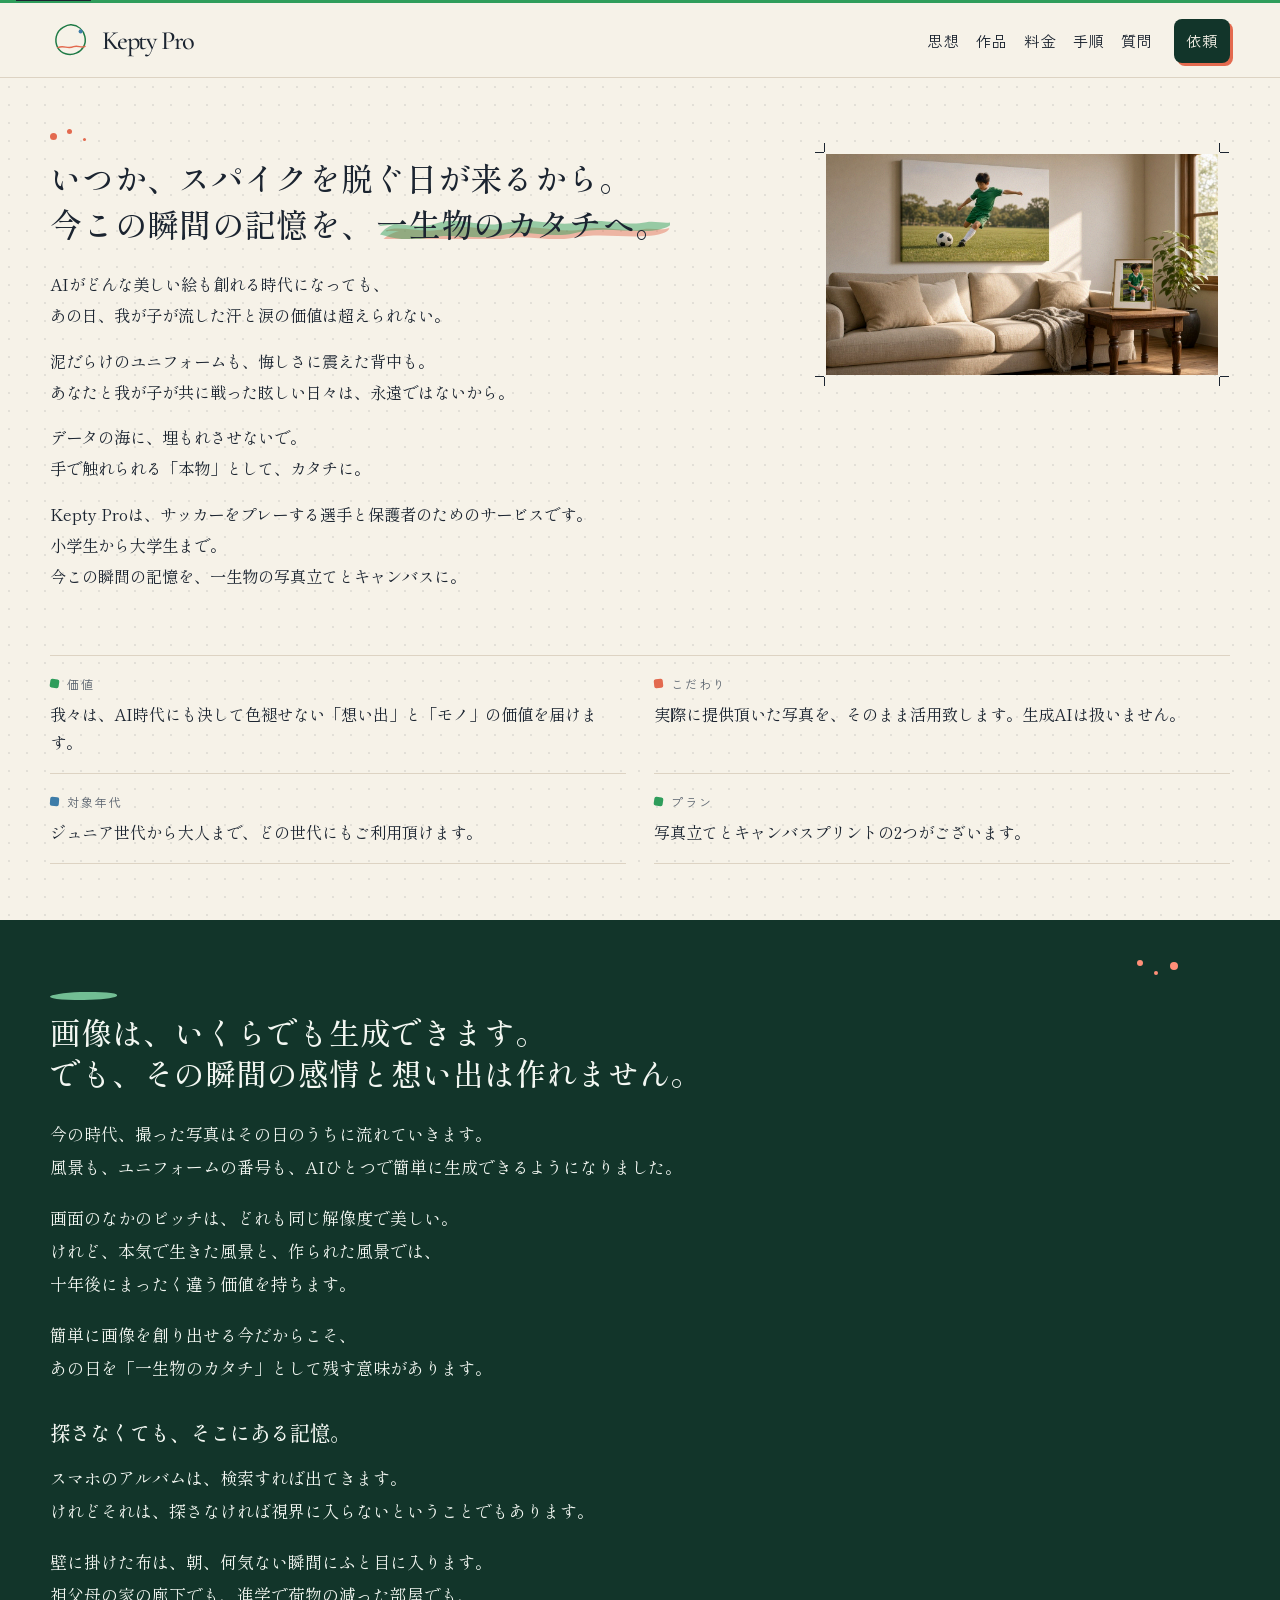
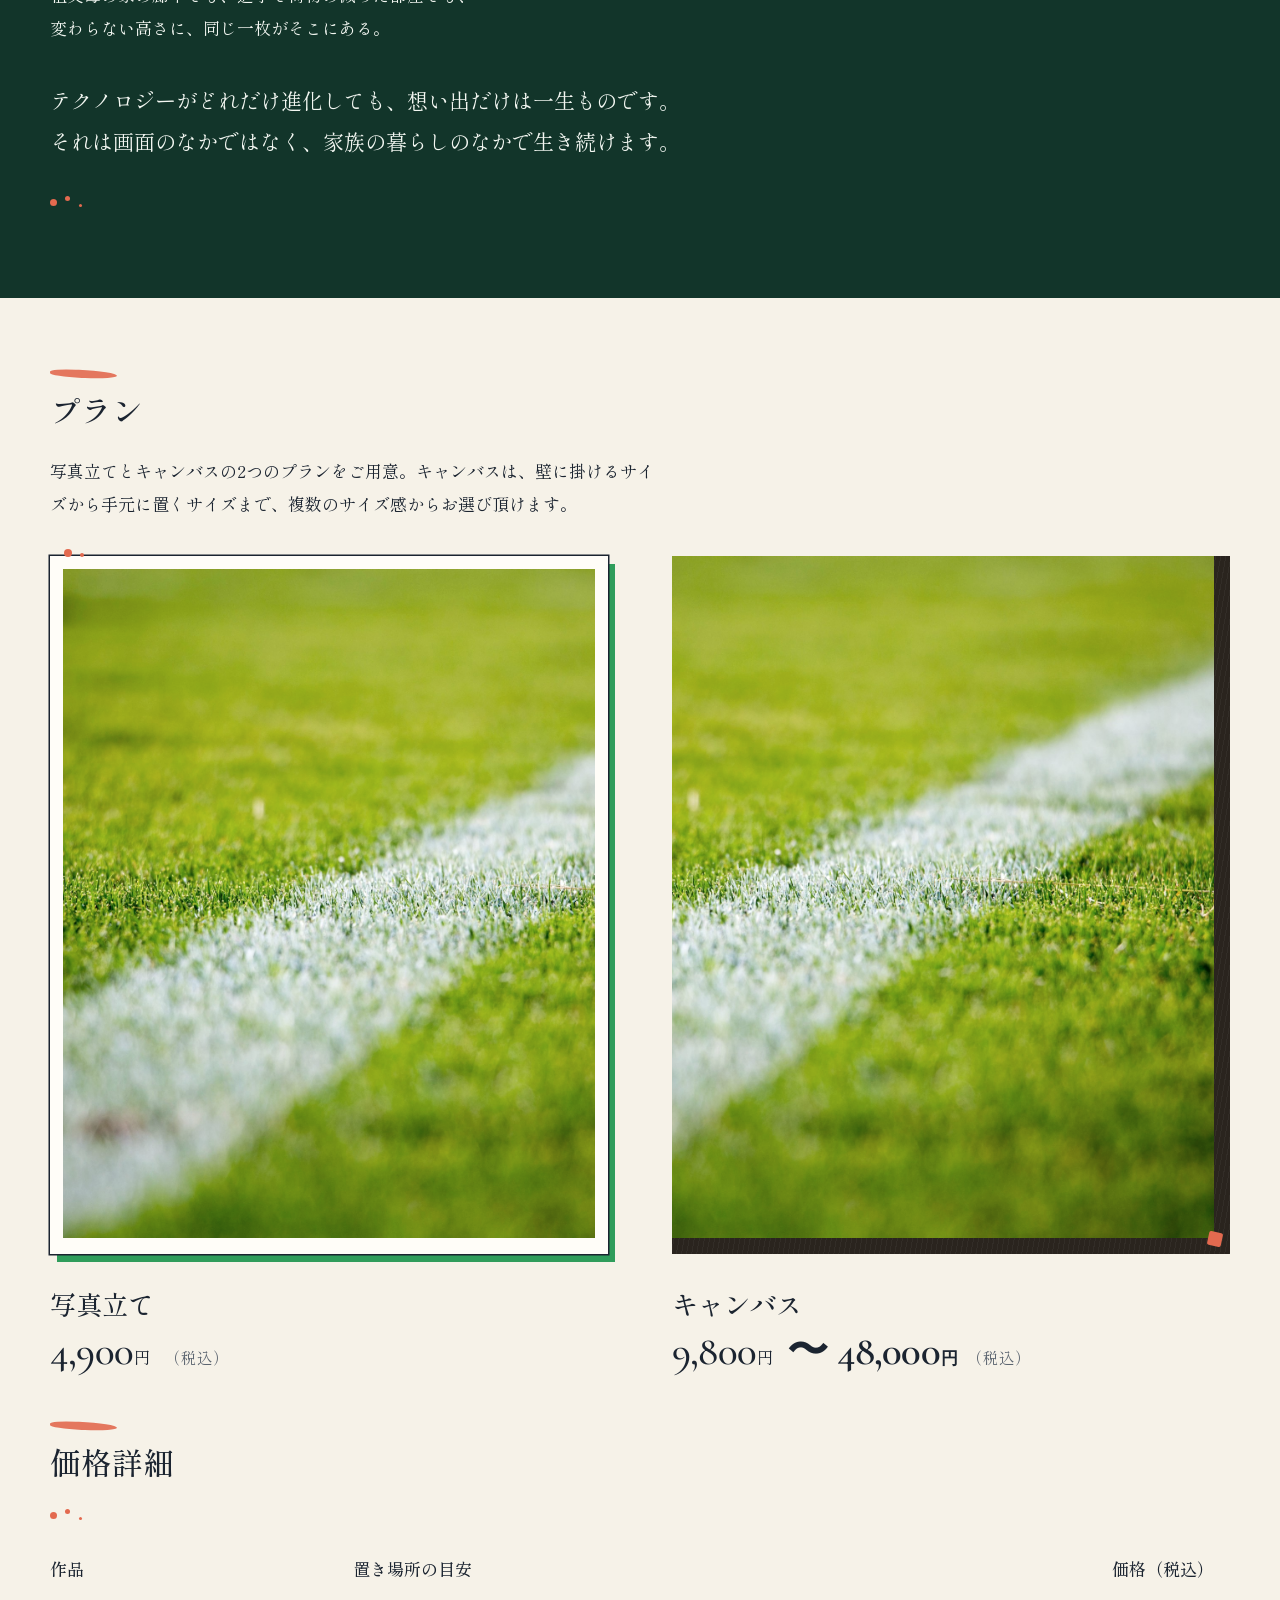
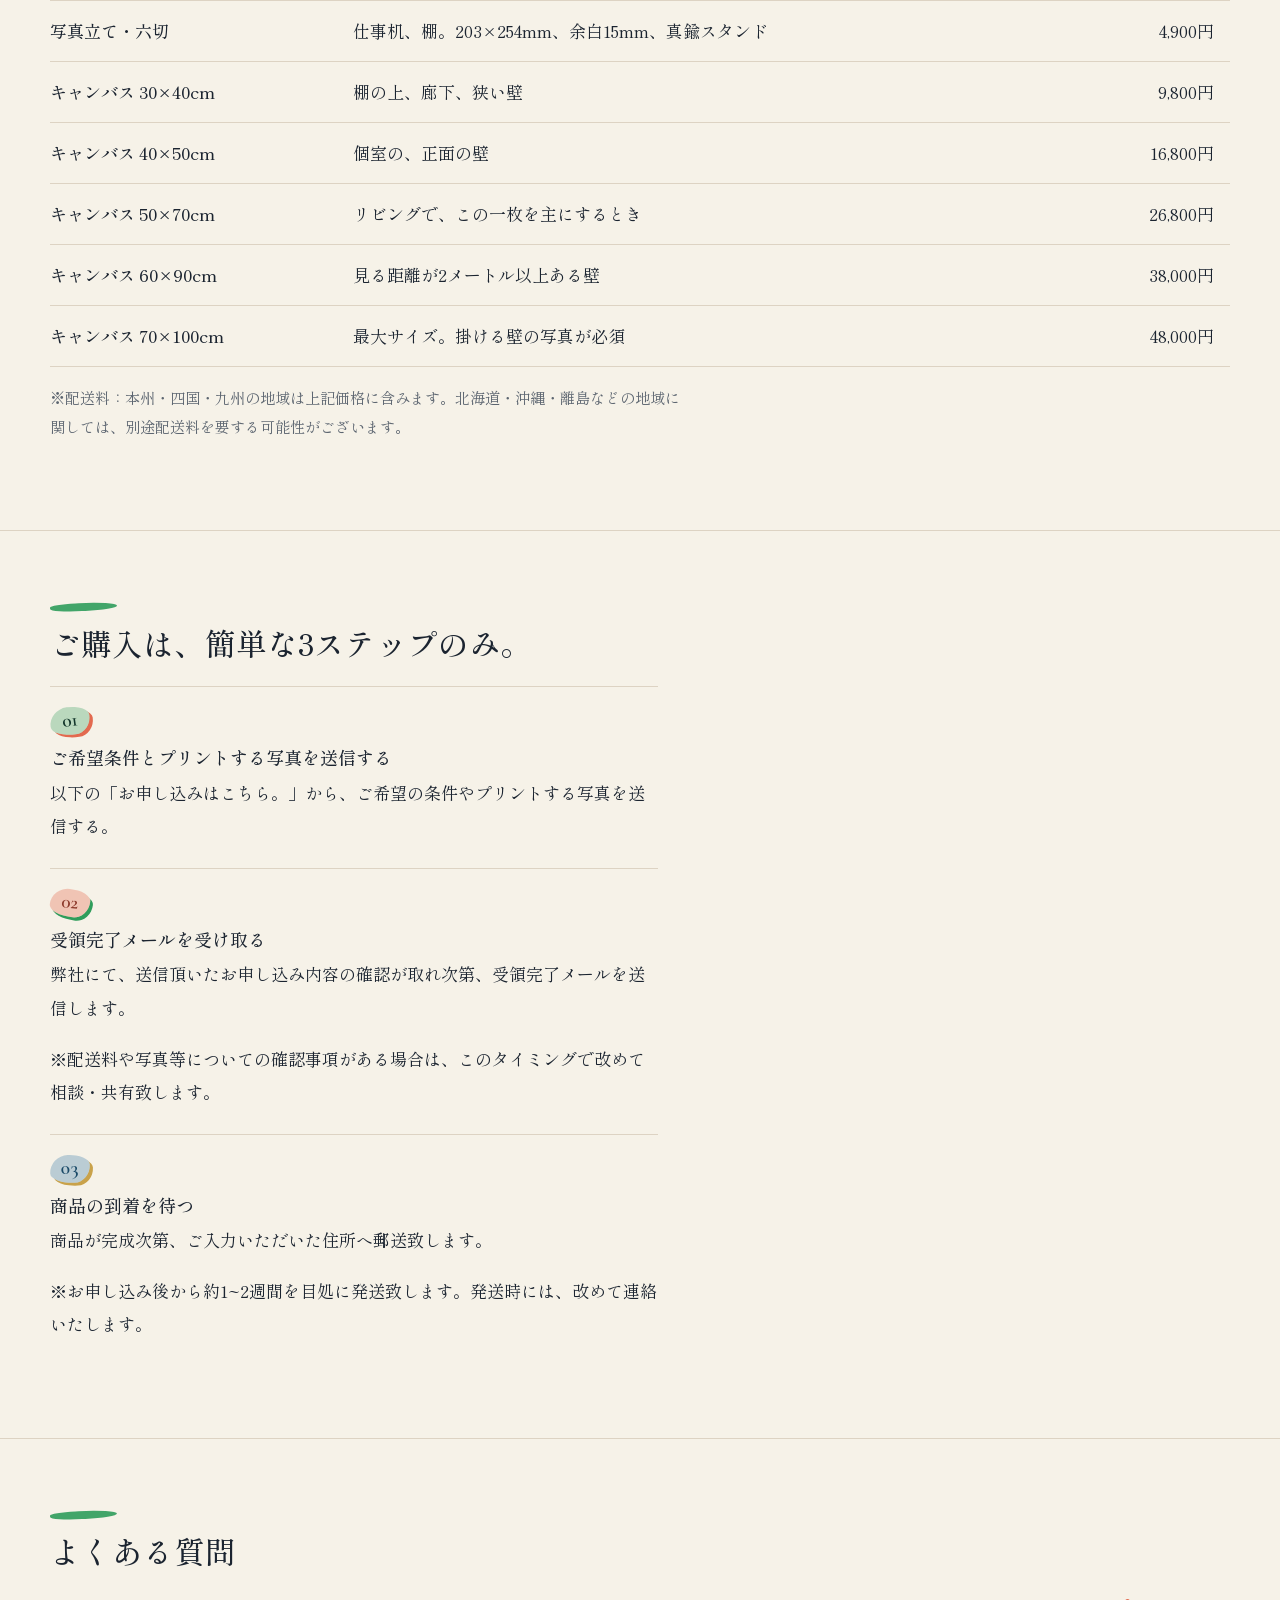
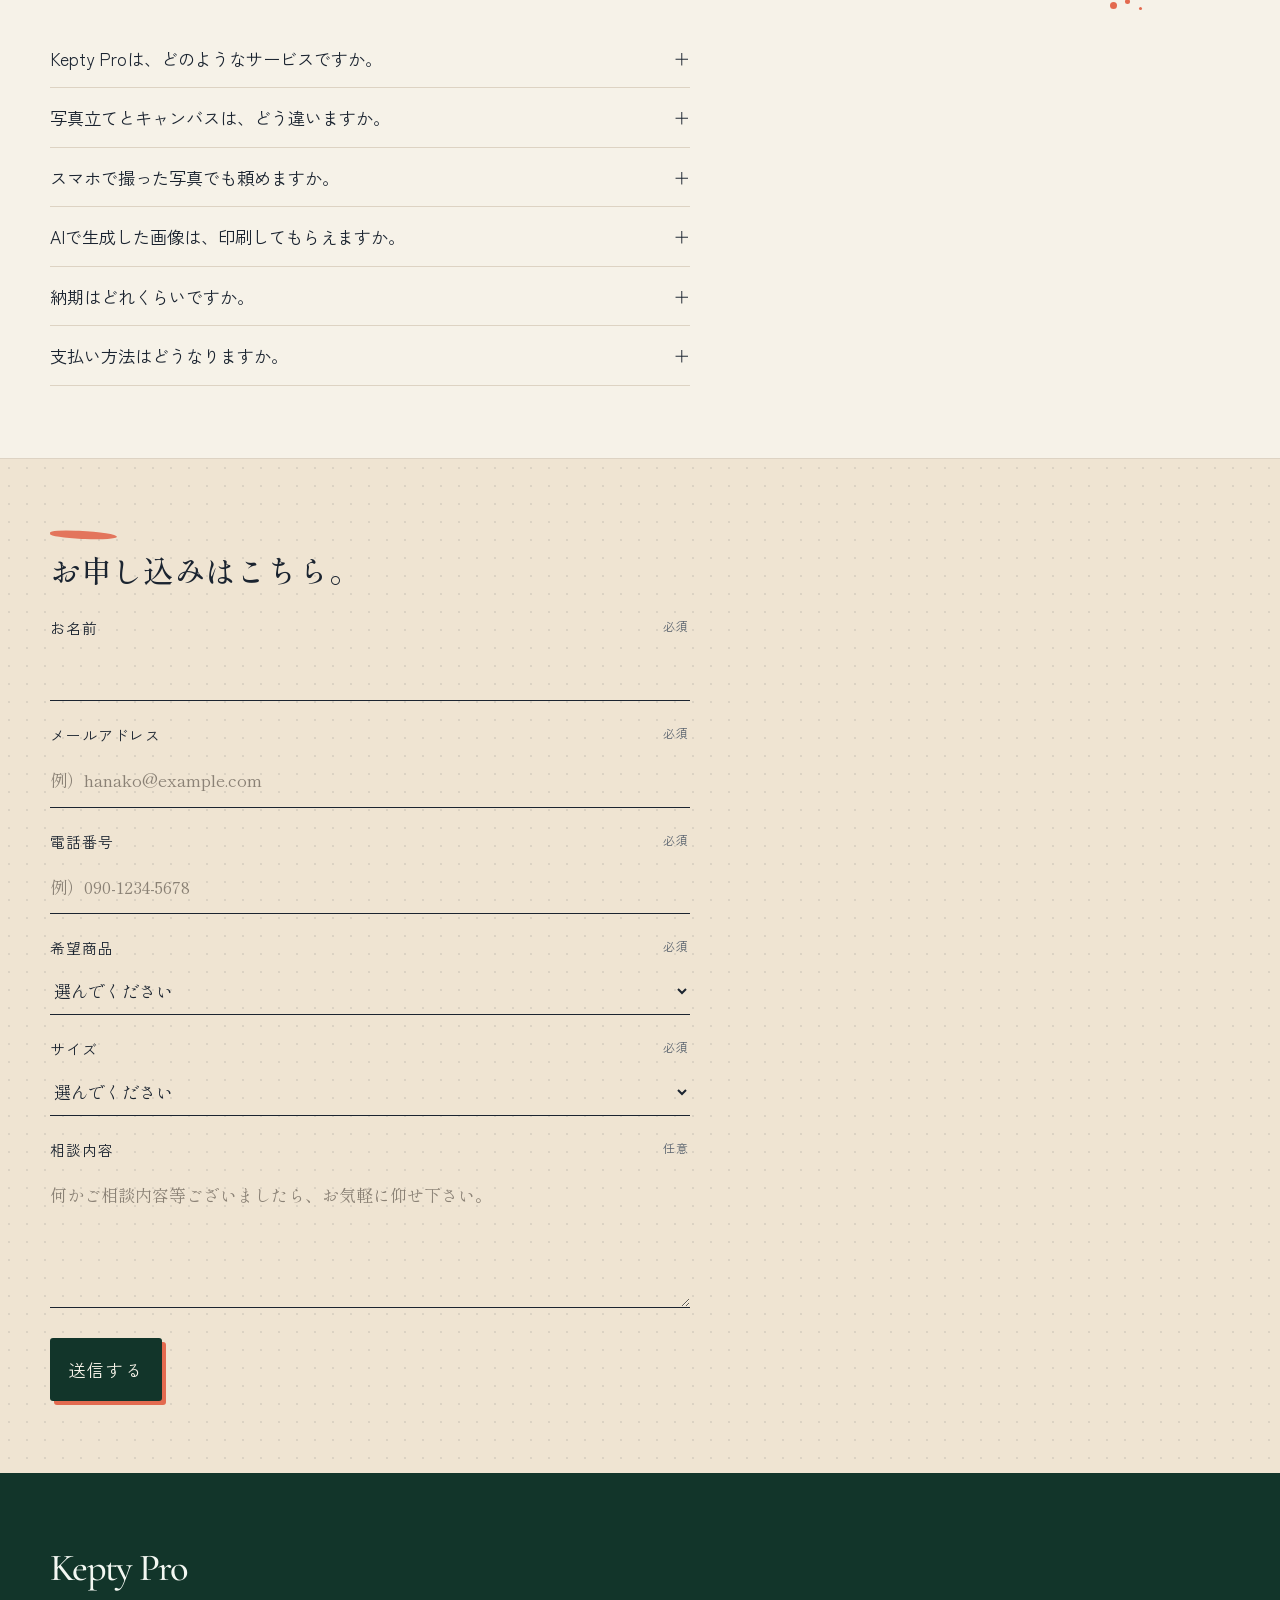
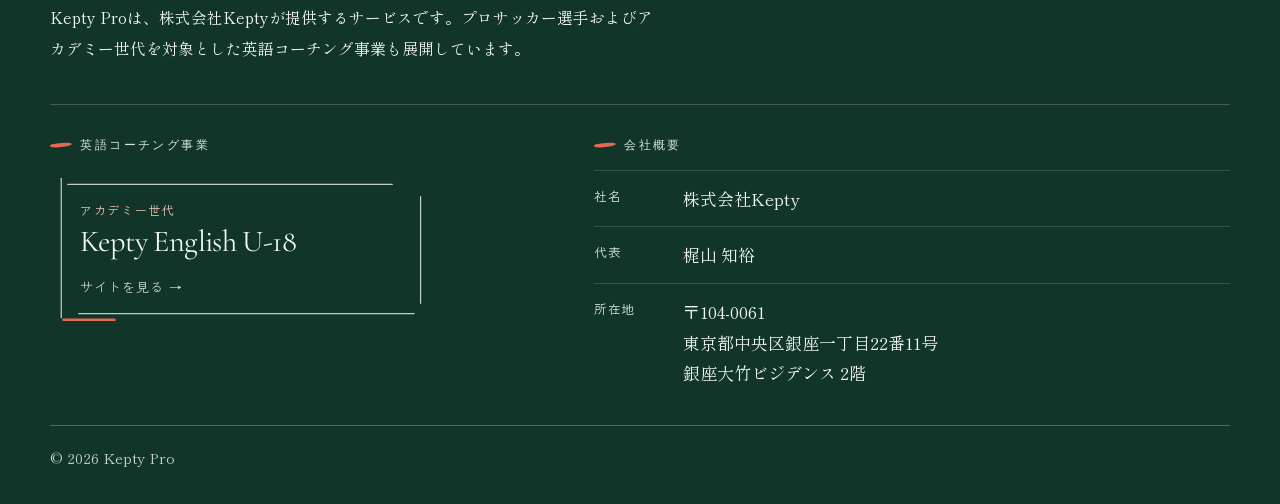
==== commit 5d413faf: "あ" ====
--- a/index.html
+++ b/index.html
@@ -442,8 +442,15 @@
       </div>
       <div class="colophon-panels">
         <section class="colophon-panel" aria-labelledby="english-heading">
-          <h2 id="english-heading">英語コーチング</h2>
+          <h2 id="english-heading">英語コーチング事業</h2>
           <a class="colophon-link" href="https://www.keptyenglishyouth.com/" target="_blank" rel="noopener noreferrer">
+            <svg class="colophon-frame" viewBox="0 0 360 156" preserveAspectRatio="none" aria-hidden="true">
+              <path class="frame-ink" d="M20 16H318"/>
+              <path class="frame-ink" d="M344 28V132"/>
+              <path class="frame-ink" d="M30 142H338"/>
+              <path class="frame-ink" d="M14 10V146"/>
+              <path class="frame-press" pathLength="100" d="M16 148H248"/>
+            </svg>
             <span class="colophon-link-kicker">アカデミー世代</span>
             <span class="colophon-link-name">Kepty English U-18</span>
             <span class="colophon-link-go">サイトを見る</span>
--- a/css/style.css
+++ b/css/style.css
@@ -801,24 +801,58 @@
 }
 
 .colophon-link {
+  position: relative;
   display: flex;
   flex-direction: column;
   align-items: flex-start;
   gap: 4px;
   max-width: 24rem;
-  padding: 20px 20px 18px;
+  padding: 28px 30px 24px;
   color: var(--ivory);
   text-decoration: none;
-  background: rgba(243, 247, 242, 0.05);
-  border: 1px solid rgba(235, 230, 220, 0.2);
-  border-radius: 3px;
-}
-
-.colophon-link:hover {
+  background: none;
+}
+
+.colophon-frame {
+  position: absolute;
+  inset: -2px -4px;
+  width: calc(100% + 8px);
+  height: calc(100% + 6px);
+  overflow: visible;
+  pointer-events: none;
+}
+
+.frame-ink,
+.frame-press {
+  fill: none;
+  stroke-linejoin: round;
+  stroke-linecap: round;
+  vector-effect: non-scaling-stroke;
+}
+
+.frame-ink {
+  stroke: rgba(243, 247, 242, 0.78);
+  stroke-width: 1.25;
+}
+
+.frame-press {
+  stroke: var(--coral);
+  stroke-width: 2.4;
+  stroke-dasharray: 22 100;
+  stroke-dashoffset: 0;
+}
+
+.colophon-link:hover,
+.colophon-link:focus-visible {
   text-decoration: none;
-  background: rgba(243, 247, 242, 0.1);
-  border-color: rgba(227, 106, 79, 0.7);
-}
+}
+
+.colophon-link:hover .frame-press,
+.colophon-link:focus-visible .frame-press {
+  stroke-dasharray: 64 100;
+}
+
+.colophon-link > span { position: relative; }
 
 .colophon-link-kicker {
   font-family: var(--gothic);
@@ -832,6 +866,15 @@
   font-size: clamp(1.55rem, 2.4vw, 1.9rem);
   letter-spacing: -0.02em;
   line-height: 1.15;
+  background-image: url("data:image/svg+xml;utf8,<svg xmlns='http://www.w3.org/2000/svg' viewBox='0 0 240 16' preserveAspectRatio='none'><path fill='%23e36a4f' fill-opacity='.0' d='M4 9c28-6 60 4 96-2 34-5 62 5 96 0 12-2 28 3 36-1-2 5-14 7-28 8-36 2-70-4-108 2-30 4-62-2-92 1 2-3 6-6 0-8z'/></svg>");
+  background-repeat: no-repeat;
+  background-size: 108% 0.28em;
+  background-position: -4% 92%;
+}
+
+.colophon-link:hover .colophon-link-name,
+.colophon-link:focus-visible .colophon-link-name {
+  background-image: url("data:image/svg+xml;utf8,<svg xmlns='http://www.w3.org/2000/svg' viewBox='0 0 240 16' preserveAspectRatio='none'><path fill='%23e36a4f' fill-opacity='.85' d='M4 9c28-6 60 4 96-2 34-5 62 5 96 0 12-2 28 3 36-1-2 5-14 7-28 8-36 2-70-4-108 2-30 4-62-2-92 1 2-3 6-6 0-8z'/></svg>");
 }
 
 .colophon-link-go {
@@ -844,6 +887,14 @@
 
 .colophon-link-go::after {
   content: " →";
+}
+
+@media (prefers-reduced-motion: reduce) {
+  .frame-press,
+  .colophon-link:hover .frame-press,
+  .colophon-link:focus-visible .frame-press {
+    stroke-dasharray: 64 100;
+  }
 }
 
 .company { margin: 0; }
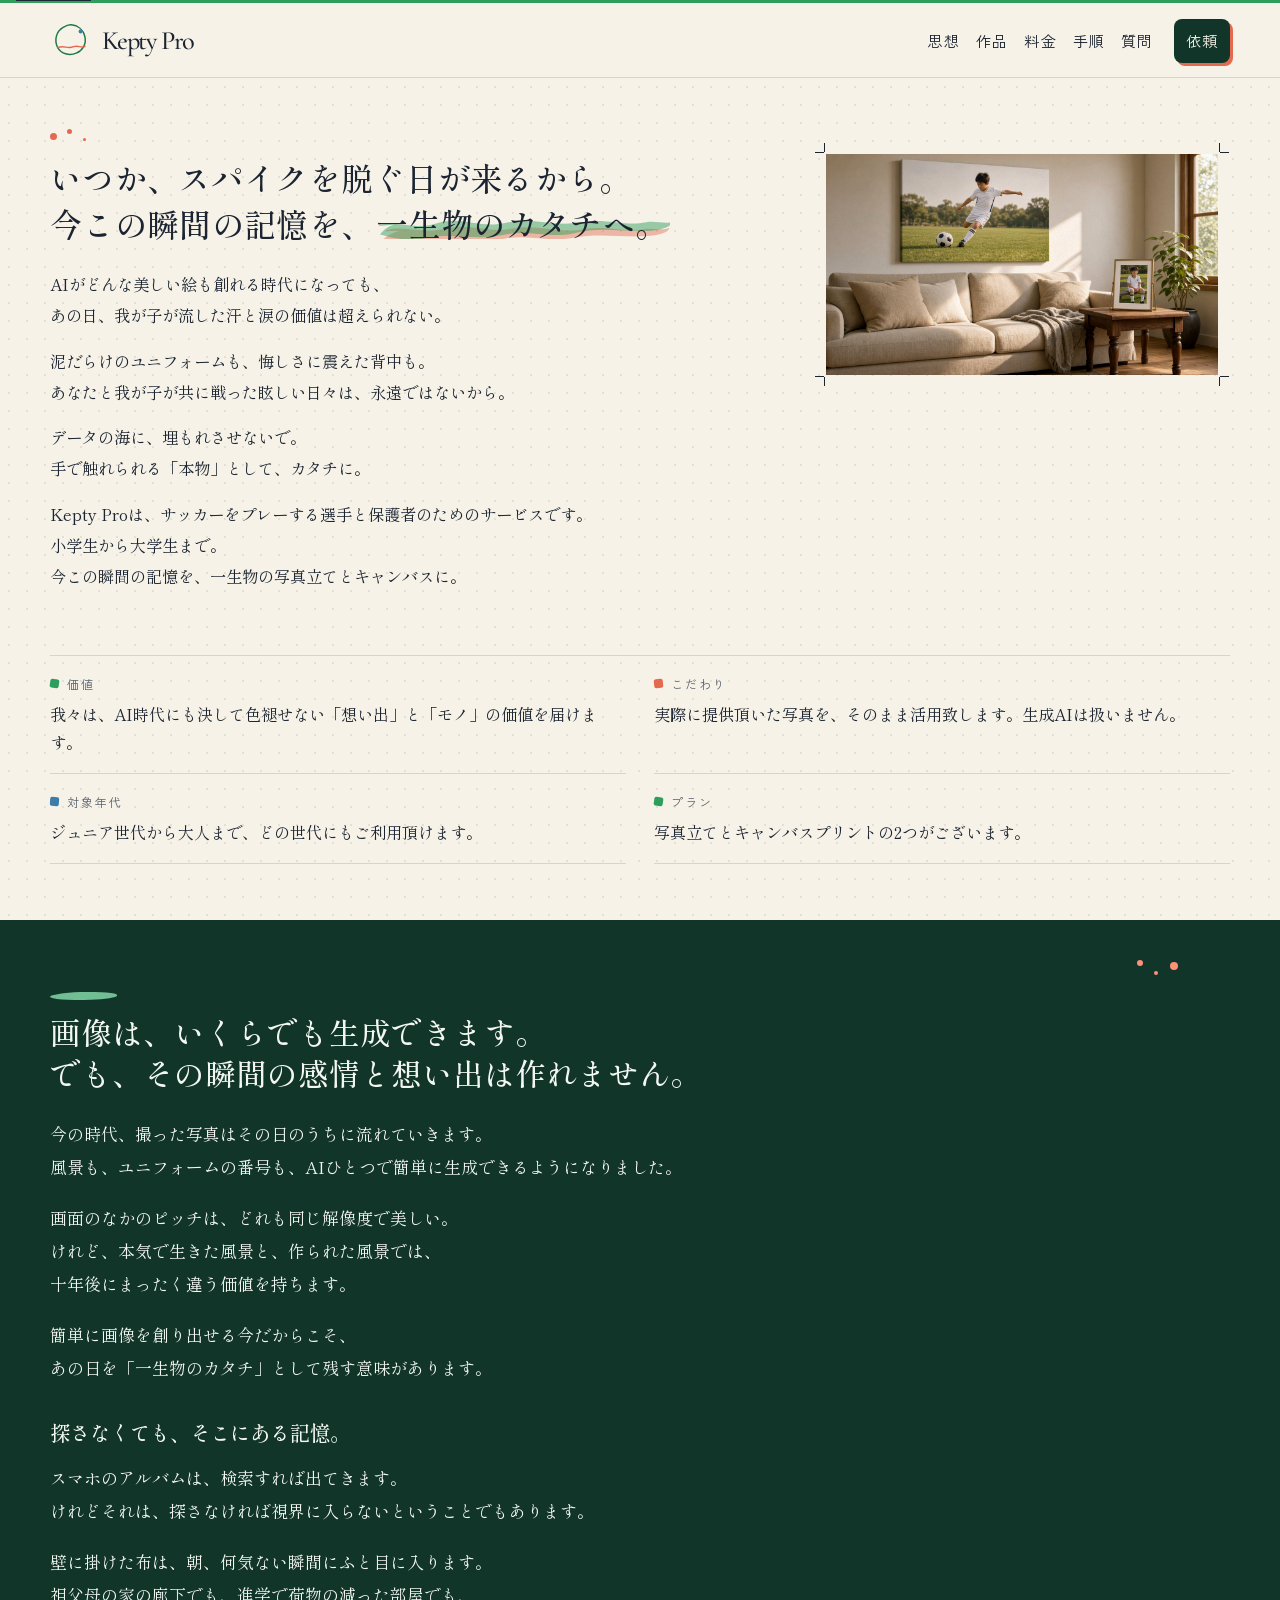
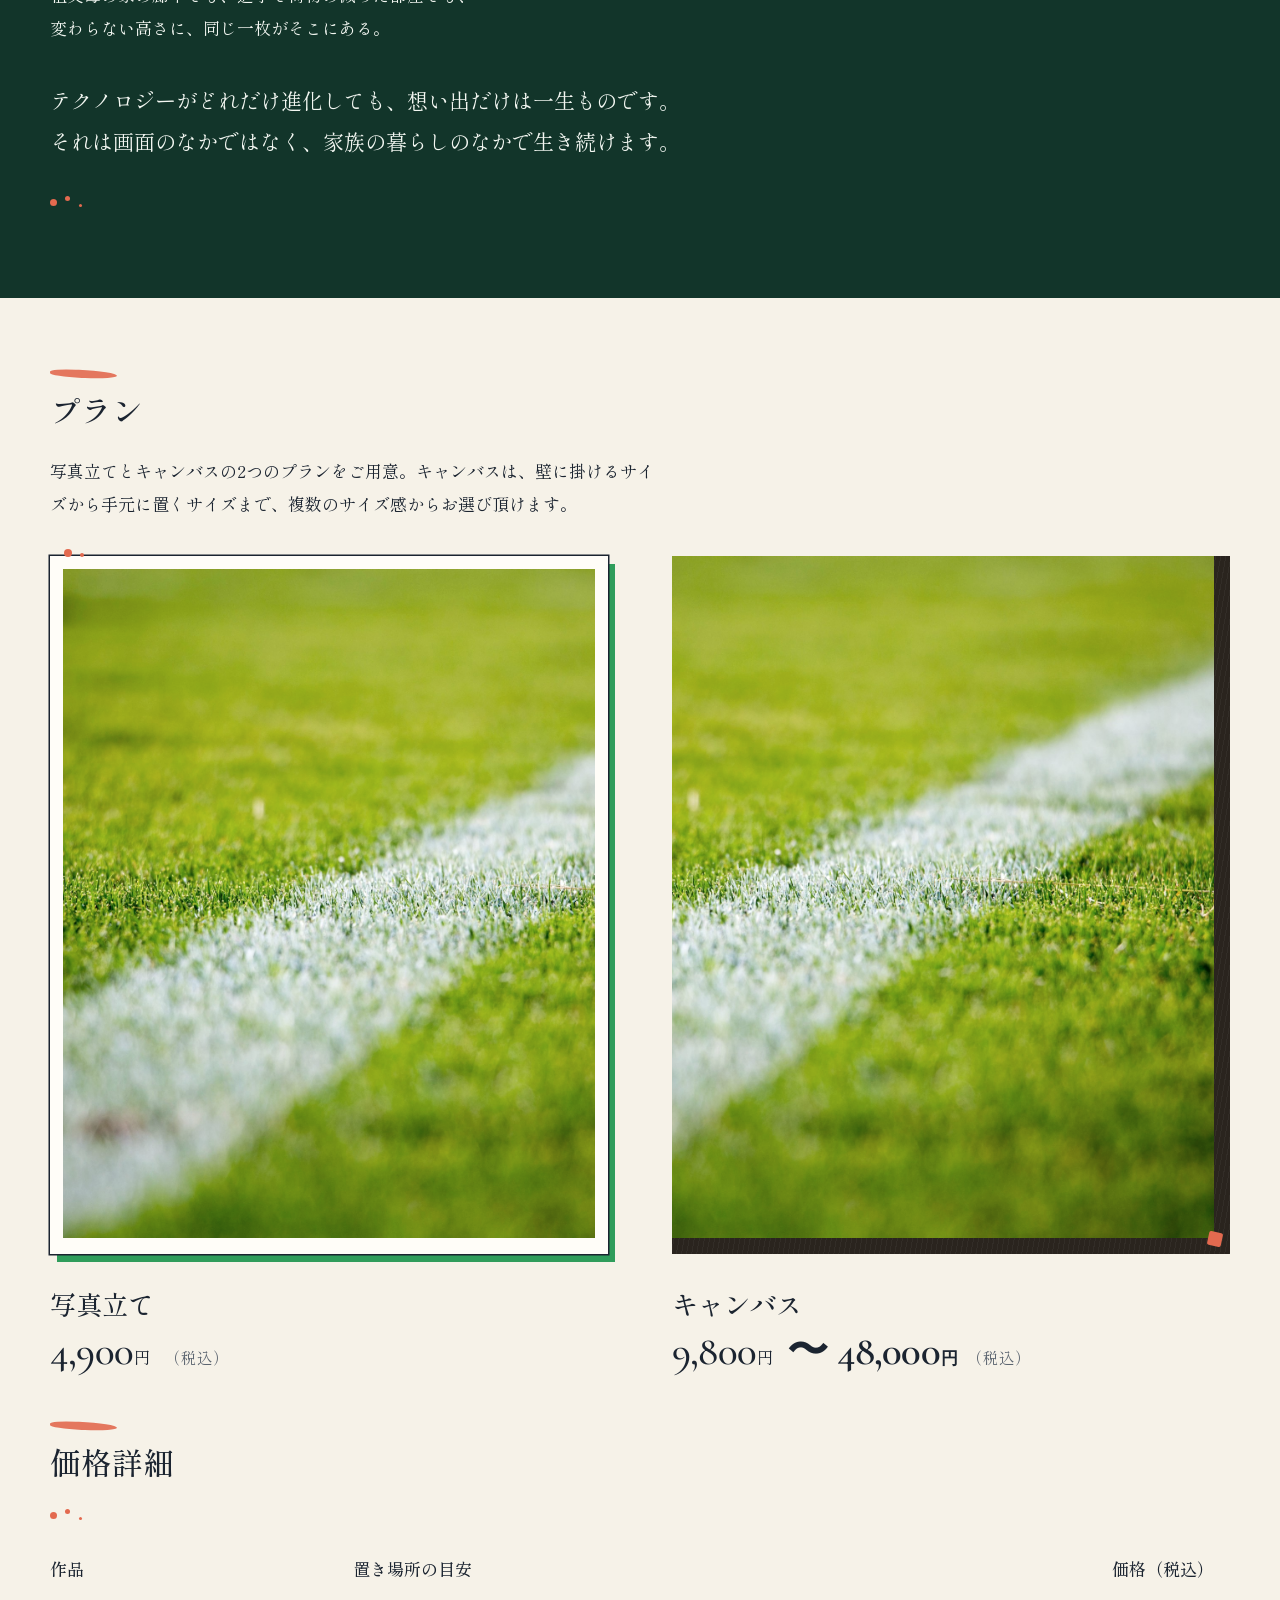
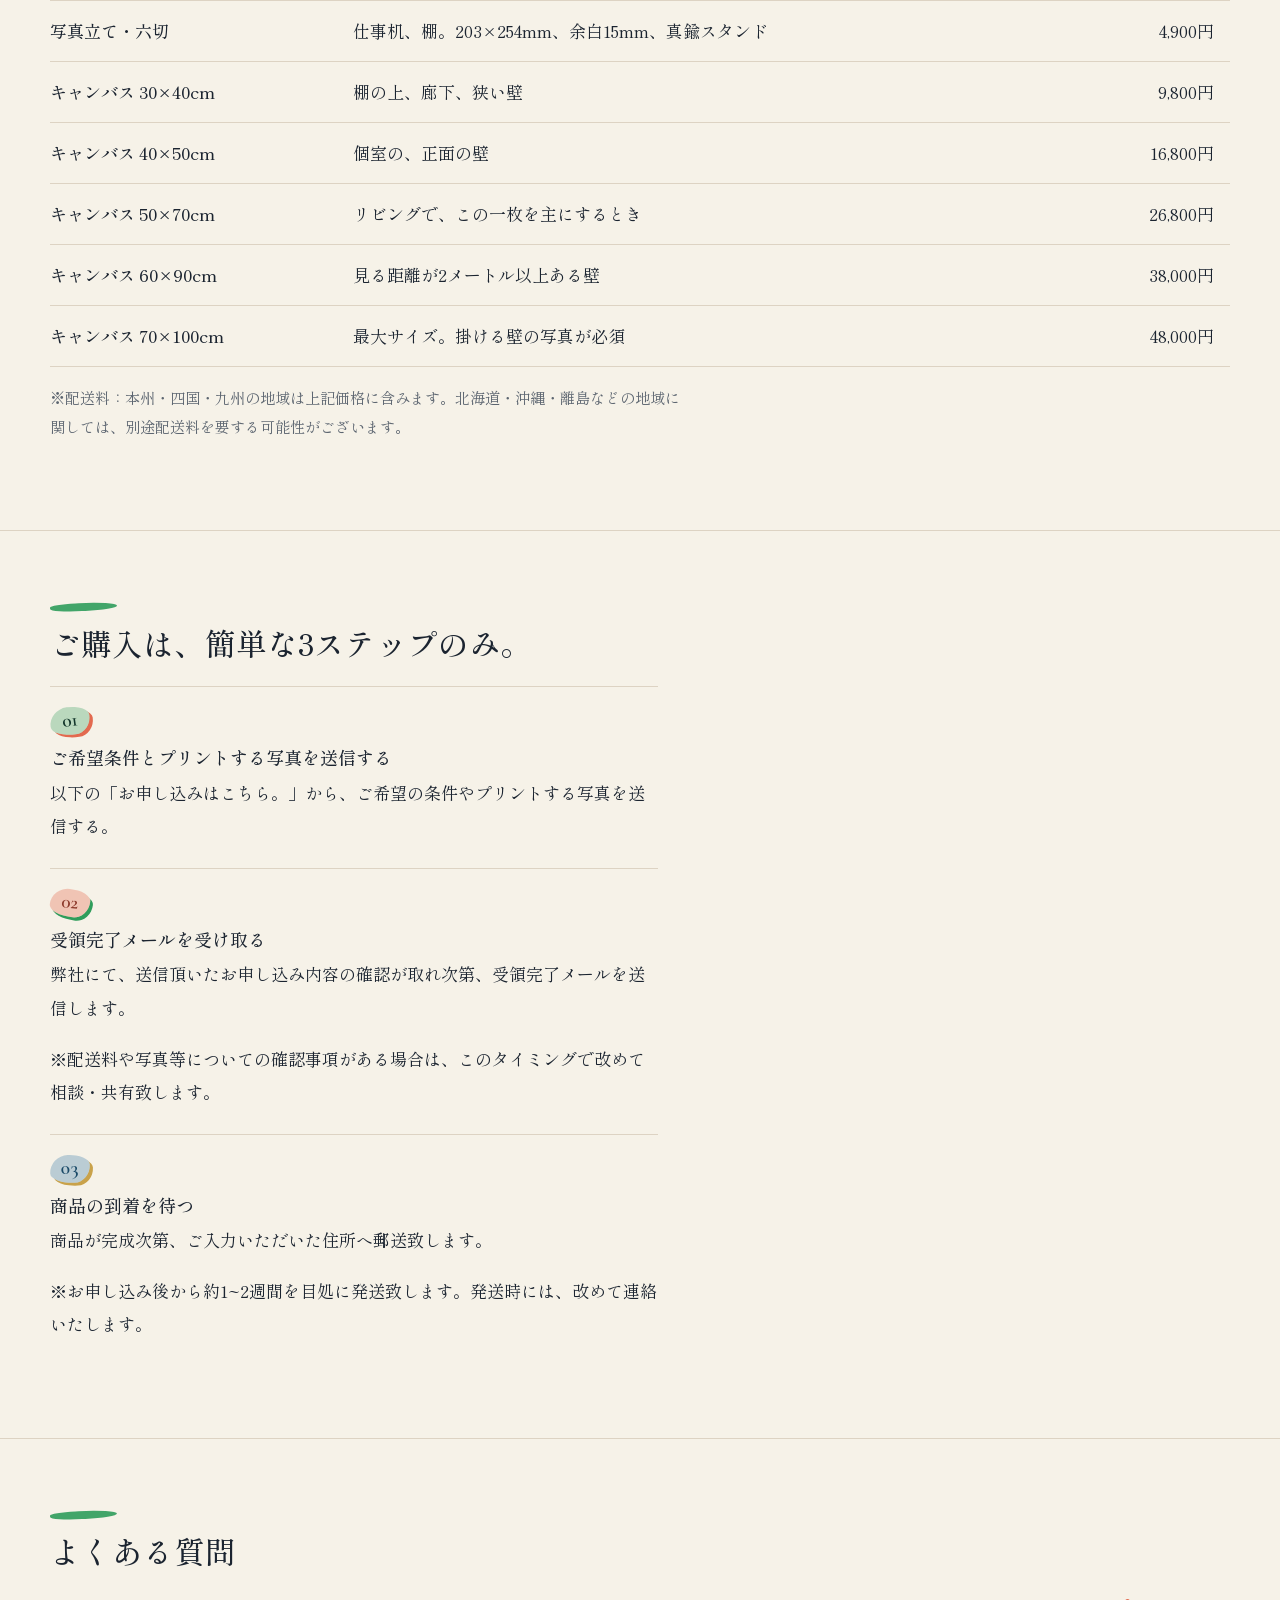
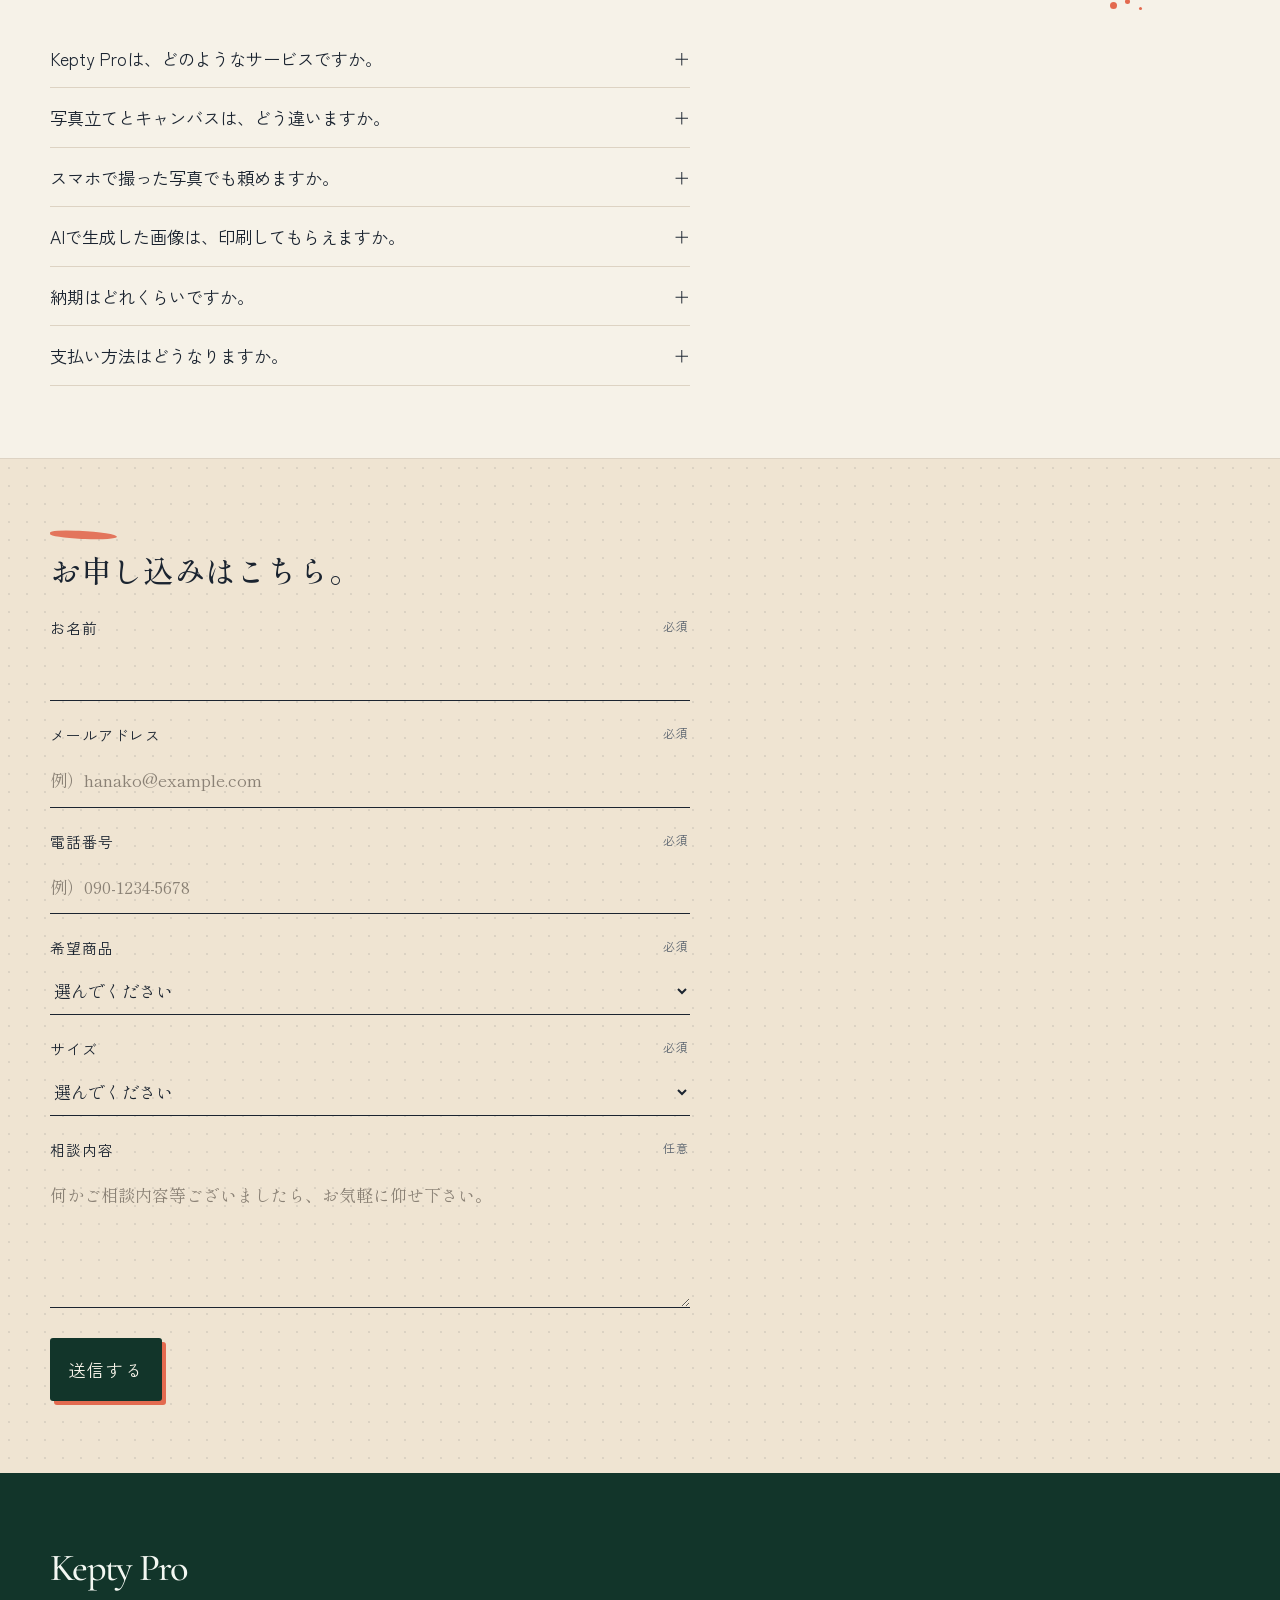
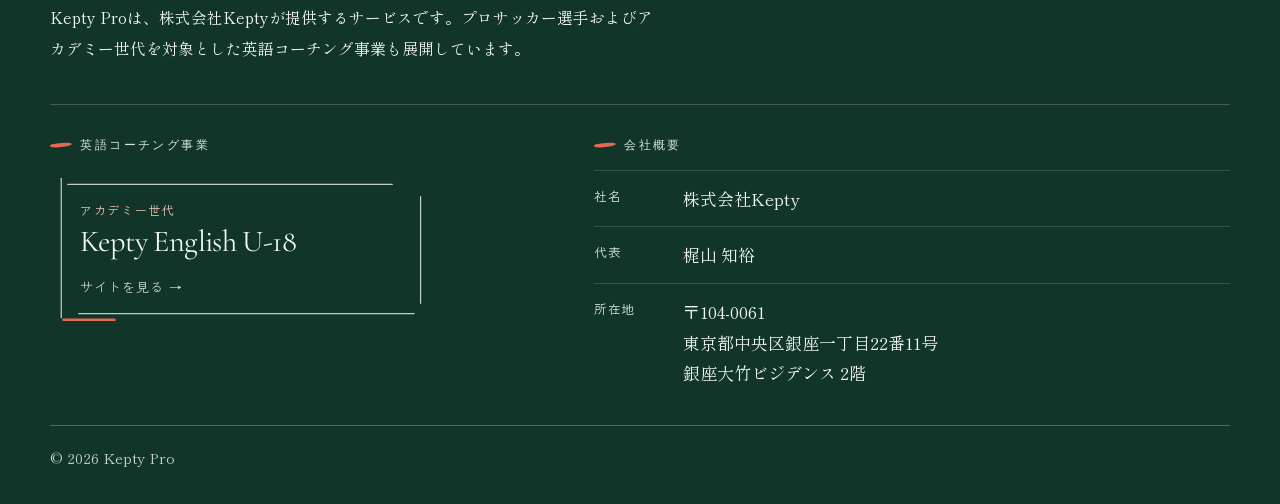
==== commit c0761a86: "あ" ====
--- a/index.html
+++ b/index.html
@@ -193,7 +193,7 @@
           </div>
           <figure class="hero-figure">
             <div class="img-wrap proof">
-              <img class="tone" src="images/room.jpg?v=2" width="1280" height="720" alt="リビングの壁に、ボールを蹴る緑のユニフォームの写真がキャンバスで掛かり、脇の机の写真立てにはベンチに座る別の一枚が置いてある。" fetchpriority="high">
+              <img class="tone" src="images/room.jpg?v=3" width="1280" height="720" alt="リビングの壁に、白いユニフォームでボールを蹴る写真がキャンバスで掛かり、脇の机の写真立てには同じウェアでベンチに座る一枚が、白い余白の内側に収まっている。" fetchpriority="high">
             </div>
           </figure>
         </div>
